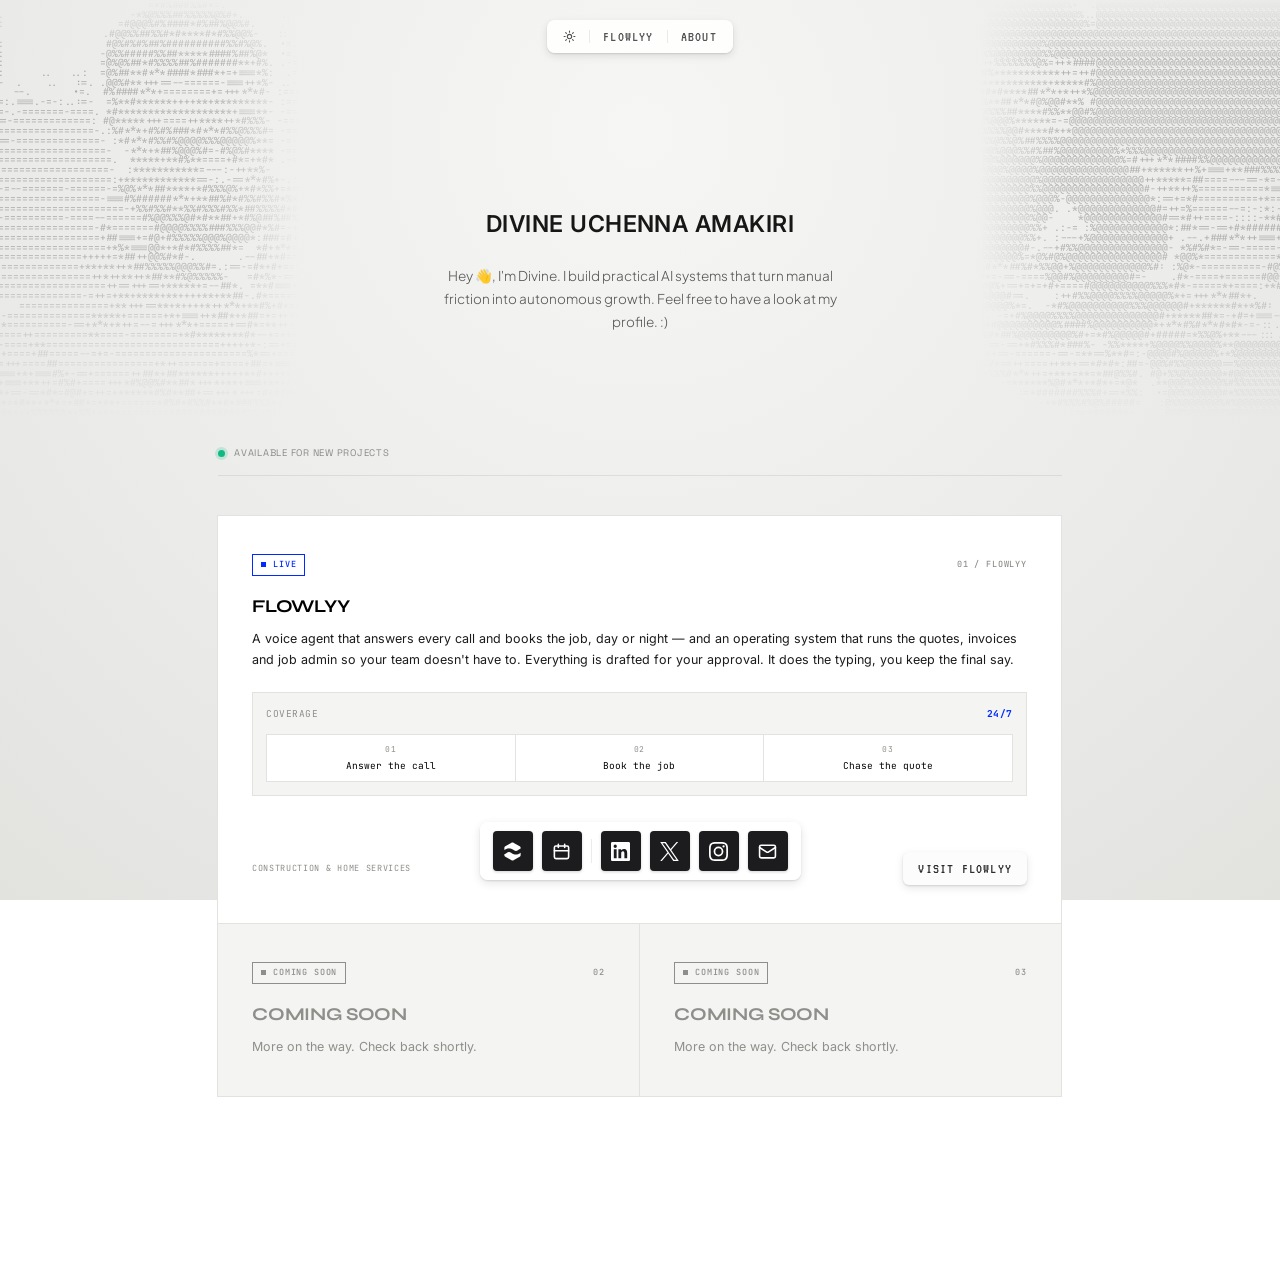
==== index.html @ fd587afb "Personal landing page A single static page for the link in bio on Instagram, LinkedIn and X: name, i" ====
<!DOCTYPE html>
<html lang="en">
<head>
<meta charset="utf-8">
<meta name="viewport" content="width=device-width, initial-scale=1">

<title>Divine Uchenna Amakiri — AI systems for trade businesses</title>
<meta name="description" content="I build voice agents and operating systems that answer the calls, chase the quotes and run the job admin for construction and home-service firms. Founder of Flowlyy.">
<meta name="author" content="Divine Uchenna Amakiri">
<meta name="theme-color" content="#f6f6f4" media="(prefers-color-scheme: light)">
<meta name="theme-color" content="#101015" media="(prefers-color-scheme: dark)">

<!-- Link previews for Instagram, LinkedIn and X.
     TODO before launch: set these two to the page's real public URL. -->
<link rel="canonical" href="https://www.flowly.org.uk/divine">
<meta property="og:url" content="https://www.flowly.org.uk/divine">
<meta property="og:type" content="profile">
<meta property="og:site_name" content="Divine Uchenna Amakiri">
<meta property="og:title" content="Divine Uchenna Amakiri — AI systems for trade businesses">
<meta property="og:description" content="Voice agents and operating systems that answer the calls, chase the quotes and run the job admin for construction and home-service firms.">
<meta property="og:image" content="assets/og-image.png">
<meta property="og:image:width" content="1200">
<meta property="og:image:height" content="630">
<meta property="og:image:alt" content="Divine Uchenna Amakiri, founder of Flowlyy — AI systems for trade businesses.">
<meta property="profile:first_name" content="Divine">
<meta property="profile:last_name" content="Amakiri">
<meta name="twitter:card" content="summary_large_image">
<meta name="twitter:site" content="@FlowlyybuildsAI">
<meta name="twitter:creator" content="@FlowlyybuildsAI">
<meta name="twitter:title" content="Divine Uchenna Amakiri — AI systems for trade businesses">
<meta name="twitter:description" content="Voice agents and operating systems that answer the calls, chase the quotes and run the job admin for construction and home-service firms.">
<meta name="twitter:image" content="assets/og-image.png">

<link rel="icon" href="assets/logo/favicon.svg" type="image/svg+xml">
<link rel="apple-touch-icon" href="assets/logo/favicon.svg">

<link rel="preconnect" href="https://fonts.googleapis.com">
<link rel="preconnect" href="https://fonts.gstatic.com" crossorigin>
<link rel="stylesheet" href="https://fonts.googleapis.com/css2?family=Inter:wght@400;500;600;700&family=JetBrains+Mono:wght@400;500;700&family=Plus+Jakarta+Sans:wght@300;400;500;600;700;800&family=Space+Grotesk:wght@400;500;600&family=Syne:wght@700;800&family=VT323&display=swap">

<link rel="stylesheet" href="css/styles.css">

<!-- Applied before first paint so the correct theme renders immediately, with no flash. -->
<script>
  (function () {
    try {
      var saved = localStorage.getItem('theme');
      if (saved === 'dark' || saved === 'light') {
        document.documentElement.setAttribute('data-theme', saved);
      }
    } catch (e) { /* private mode or blocked storage: fall back to the OS preference */ }
  })();
</script>
</head>

<body>
<a class="skip-link" href="#main">Skip to content</a>

<!-- Floating capsule nav -->
<header class="topbar">
  <nav class="pill" aria-label="Page">
    <button class="pill__icon" id="themeToggle" type="button" aria-label="Switch to dark theme">
      <svg class="icon-sun" viewBox="0 0 24 24" fill="none" stroke="currentColor" stroke-width="2" stroke-linecap="round" aria-hidden="true">
        <circle cx="12" cy="12" r="4"/><path d="M12 2v2M12 20v2M4.93 4.93l1.41 1.41M17.66 17.66l1.41 1.41M2 12h2M20 12h2M6.34 17.66l-1.41 1.41M19.07 4.93l-1.41 1.41"/>
      </svg>
      <svg class="icon-moon" viewBox="0 0 24 24" fill="none" stroke="currentColor" stroke-width="2" stroke-linecap="round" stroke-linejoin="round" aria-hidden="true">
        <path d="M12 3a6 6 0 0 0 9 9 9 9 0 1 1-9-9Z"/>
      </svg>
    </button>

    <span class="pill__rule" aria-hidden="true"></span>

    <a class="pill__link" href="https://www.flowly.org.uk/" target="_blank" rel="noopener noreferrer">flowlyy</a>

    <span class="pill__rule" aria-hidden="true"></span>

    <button class="pill__link" id="aboutOpen" type="button" aria-haspopup="dialog">about</button>
  </nav>
</header>

<main id="main">
  <!-- Hero -->
  <section class="hero">
    <!-- ASCII backdrop. Decorative, so hidden from assistive tech — it would
         otherwise be read out as thousands of punctuation characters.
         Generated from design/feature-source.jpg; see README to regenerate. -->
    <div class="ascii" aria-hidden="true"><pre>                           =*#%###%%#*=.                      :::-=--===================-                                                           .-                 .#@@@@@@@@@@@%+  .@@@@@@@@@@%%@@@@@@@@@@@@@@@@@@@@@
  .                     -*%@%%%##%%%%%@%#+.      ..  .    ..:---========================-                                                           .-                =@@@@@@@@@@@@@@@%..@@@@@@@@@@@@@@@@@@@@@@@@@@@@@@@@@
 .:                   =#@@@%#%####*#%##%@@%#.    .    ....:---==========================-                                                           :-               -@@@@@@@@@@@@@@@@@%=@@@@@@@@@@@@@@@@@@@@@@@@@@@@@@@@@
 .:                 .#@@%%##%%#*#****#*#%%@@%-   :: ..-:::========================-=====-                                                           --               %@@@@@@@@@@@@@@@@@@@@@@@@@@@@@@@@@@@@@@@@@@@@@@@@@@@@.
 .:                 #@%#%#%##%##########%%#%@%.  .=.:=--================================-                                                          .--               %@@@@@@@@@@%@@@@@@@@@@@@@@@@@@@@@@@@@@@@@@@@@@@@@@@@@
 .:                -@%%#####%%##*****####%##%@*  .=.-====================================.                              .                          .-.              .%%%@@@@@@@@%%@@@@@@@@@@@@@@@@@@@@@@@@@@@@@@@@@@@@@@@@
 .:                =@%@%##*#%%%%##%#######**+#%. .-======================-=-=============.                            . .                         ..-.               #++%%%%%%%@%=++*####@@@@@@@@@@@@@@@@@@@@@@@@@@@@@@@@@
 .:      ..   ..:  =@%##**#***####*###*+=+===*%:  .=============-:.....   . .============.                  .    .                .:--===-:.      ::=.              :##%***********++=++#@@@@@@@@@@@@@@@@@@@@@@@@@@@@@@@@@
  -  .    ..   :=. .@@%#**+++==--======-===++*%- ..-===========:  ....:---- :============.               .. .      .    ...    .-+#########+=+=    .=.        ...-**#%***********+*****#%@@@@@@@@@@@@@@@@@@@@@@@@@@@@@@@@@
  -  --.       .=.  #%####***+========+=+++***#- :=============-.=======-:::=============.                .    ..  .--.=-==:  =*#*******+*+*%@@-   .-     :=#%@@@@%#####*#****##***+*++*%@@@@@@@@@@@@@@@@@@@@@@@@@@@@@@@@@.
  =:.===.-=-:..:=-  =%**#******++++**+*********- :==============-:..  .....-=============:                 .    . ..-::===-  +#*********+*%@@@@%+. .-  -*%@@@@@@@@#%%%%**##***#@%@@#**% #@@@@@@@@@@@@@@@@@@@@@@@@@@@@@@@@@
  =-.-=======-====. *#*******************+===**- -===============.:-:-=================-=-                       .--===-=:  *@#*******++#@@@@@@%%#-  =%@@@@@@@@@@@@@@@@%%%##****#%%**@@#%@@@@@@@@@@@@@@@@@@@@@@@@@@@@@@@@@
  ==-=============: #@*****+++====++****++*#%%%- -===============-=======================-                 .:..-=========: =@%********#%%@@@@@@%%%%=#@@@@@@@@@@@@@@#%@@%@@@%******=-=@@@@@@@@@@@@@@@@@@@@@@@@@@@@@@@@@@@@@.
  ================-.:%#***+#%#%###*#***#%%@%%%#= -================-=-====================-                 :-====-=======.=%%********%%%%@@@@@@@###@@@@@@@@@@@@@@@@@##%%%%@@#****#*+*@@@@@@@@@@@@@@@@@@@@@@@@@@@@@@@@@@@@@
  ==-==============- :*#***#%%#%@@@@%%%@@@@@%**= -=-============================----=====-           ..  .:-::==========.=%#******##%%%%%%@@@@@@%%@@@@@@@@@%%%@@@@@@@%%%@%%@%##%%%%@@@@@@@@@@@@@@@@@@@@@@@@@@@@@@@@@@@@@@@
  ==================-  -***+*##%@@@%#=-#%@%#**** -=======================--=-::-...:::---:           :. .----===========.###******####%%%@@@@@@%%@@@@@%%%%@@%%%@@@@@@@@@%@@@%%#%##%@@@@@@@@@%*%%%@@@@@@@@@@@@@@@@@@@@@@@@%
  ===================.  *****+**#%**====+#*=+*#* .-===================---:=+=+***#######*+-         . -:.-=:===========:-#**#***#*#**%#*#@@@@@@%%@@@@@%%%%%@@@%%@@@@@@@@%@@@@@@%@@@@@@@@@@@@@%=#+++***####%%@@@@@@@@@@@@@%
  ===================-  :***********=---:-++**%-    ..--============--=*#################%%#-    ...   ..--============:#%%##**%%*#**%#%#%@@@@@%#@@@@@@@%%@@@@@@@@@@@@@@@@%@@@@%@@@@@@@@@@@@@@@##+******++%+===+**###%%%%%.
  ===================:+************==-:.-==***#%+-.::::...::-========%%##########%##%####%#%%+   ..:--=================-##****%%###**%#**%@@@@@%%@@@@@@@@@@@@@@@%@@@@@@@@@@@@@@%@@@@@@@@@@@@@@@@@++*****=##====---==-*=-==
  -=--=======-======-=%@%***##****+*#%%%@%+*#*%%+=*==+====-:=======*%%########%#%######%##%%%@*    .===================-*#***##%%##**#%#**%@@@@@@@%@@@@@@@@@@@@@@@@@@@@@@@@@@@%%@@@@@@@@@@@@@@@@@#-++**++%===========*===-
  =================-===#%######***+**##%#*#%%#%%#*%*.==============%@%%%##############%%#%%%%%@#.  .-====================%%%%#*%##*#*#%##*%@@@@@@@@@@@@@@@@@@@@@@@@@@@@@@@@@@@%@@@%-@@@@@@@@@@@@@@*:==+=*#==========+*====
  =====================-+%%#%%#**%%#%%%#%%*##%%%%#*#+-++===========-=#@######%####%%#######%@%%@#   -====================%@@@@@%##*#**%@%@%%@@@@@@@@@@@@@@@@@@@@@@@@@@@@@@@@@@%@@@. .*@@@@@@@@@@@@@#=++=%======--=:-:*:---
  -==========-====--======#%@@%%%@#*#**##+*#%@##%##%%==++===========-.*%%%##%%#%##%#%##%####%%%@@+  :==================++%@@@@@%#*****###@%%@@@@@@%@%%%%@@@%@@@@@@@@@@@@@@@@@@%@@-    *@@@@@@@@@@@@@#==*#++====-::::-**#%#
  ================-#*=======#@@@@%%%%###%%%@@#*%#=-++===++============-+@@@%###%#%%%%#%%%#%####%@@= :================+**+*%@%%@%#*%#**#**#%@%@@@@@%%%%%%%%%%%@@@@@@@@@@@@@@@@@%%+ .:-= :%@@@@@@@@@@@@*:##*==-==+#*#######*
  =================+##===+=#@+#%%%%%@@@%@@@@*:###=#++====+============+-+@@%%@%%#%%@%@%#%#%#####@@%:.===============+**+*#**%@@@@##%%###*#%%%@@@@@%%%%%%%%%%%@@@@@@@@@@@@@@@@%%+. :---+%@@@@@@@@@@@@@+ .--.+###***++===+*=
  ==================+*%*===@@*+*#*#%%%%##*=  *#+***=======+============+-*@@@@%%%%%%%%%%@%%#%####%@#.==============+****%#%@@@%%%%##%@#**#%%%%@@@@%%%%%%%%%%%@@@@@@@@@@@@@@@@#-.--+#%%@@@@@@@@@@@@@@@- *%#%#*=-==-=====-:-
  ==============+++++=*##++@@%#*#-.       .--##+*#====================***:*@@@%@%%@%%%%%%%%%%%###%@@*:=============***+#@@%@@@%%%%#*#@@%@%@@%%@@@@%%%@@@@@@@%@@@@@@@@@@@@@@@%=*@%#@%@@@@@@@@@@@@@@@@# *@@%*============*+:
  ==============+**+**++*##%%%%%@@@%%#=.:==-=#*+#+=========+==========#**=:#@@@@@%%%%%@%%########%@@@=============****+%@@%%@@%%%#%%#%@@%%@@@@@@@@@@@@@@@@@@@@@@@@@@@@%#***##%#*%%@@+%@@@@@@@@@@@@%#: :%@*-==========-#@%=.
  ================++*++**++*##**#%@%%%%%-   =#*%*-==++++==============+#+==:#@@@%%%%%%%%#%%#%#####%@@%-==========******@@%%%%@@@%%%%#%%#@%@@@@@@@@@@@@@@@@@@@@@@@@@@%+#*=-==-====%@@#%@@@@@@@@@#=-    .#*-====+======#@@*=.
  ==================++==+++==+*****+=--##*. =**#===+*++*=========+====*%====-%@@@%@%%%%%%@@%%%###%%@@@*-========*****+#@@@%%%@@@@@@%###%@@@@@@@@@@@@@@@@@%%%@@@@@@@#%%#@%+==+=+=+#+====#@@@@@@@@@@%%%*#*-=====*+====:+*#:.
  ==============-=++=+**+****+**++++**+**##-.#*=====+=====*+-====++==-+*==-==-%%@@@@@@@@@@%%%%%@%%@@@%%-=======*******%%%%%%%@@@@@@@@%%@@@@@@@@@@@@@@@@@%%%%%%@@@@@@@#%@@@#==.    :++#%%@@@@%%%%@@@@@%*+=+++***##*+.    ..
  ===============+**+++==**+*++++*++***+**#%+#+=====-====-#%===+++**+==#+--==-:%@@@@@@@@@@@@%@@@@@@@@%%*-=====********%@@%%@@@@@@@@@@@@@@@@@@@@@@@@@@@@@%%%%%%%%@@@@@@@%*=.  -*#%@@@@@@@@@@%%%@@@@@@#+******#*+*%#:
  -==============*****+======+*+===++*##*+*##=+=++=========+==++++=+*==**+*===:-%%@@@@@@@@@@@@@@@@@@@%%%-====+*******#%%%@@@@@%@%%@@@%%@@@@@@@@@@@@@@@@@@@@%%%%%%%@@#=. -=+#%@@@@%%%%@@@@@@@@@@@@@@#+*****##*=-+#=+===--.
 .*==========-==+***+*++=--=+++***+=====+==#*=**++--=======--+*====+**=#%*+==+=.+@%%@@@@@@@@@@@@@@@@@%%@===-+********%%%%%%%@@%%%%%@@%%@@@@@@@@@@@@@@@@@@@@@@@@%%%%%%%*#@@@@@@@@@@%####%@@@@@@@@@@*+***#%#***#*#*-=-::...
  ====++=========**====-========+*#*****+**#*--+=++++=+=============**=*#+======-:%%%@@@@@@@@@@@@@@@@%%@+===+********@%@@@%@@@%%%@%%%@@@@%@@@@@@@@@@@@@@@@@@@@@@@@@@@@%#*##%@@@@@@@@@%#+=*#%@@@@@#+#####=*%%@%+**---:::...
  -====+**=============================+++++*-:==+=====++++=========+*+=**+==+==+:.#%%@@@@@@@@@@@@@%%%@@====********#%%@@%@@@%%%@%%%%@@@%%@@@@@@@@@@@@@@%@@@@@@@@@@@@*-==-==+*#%%%#*###%- -%%****+%@@@@%%@@@@%**@@@@@@@@@%
  =+====+##=====--=+=-======================%*==+========+=========+***=**===+====::#@%@@@@@@@@@@%%%%@@%-==+********#@%%@@%%@%%@@%%%%%%%%@@@@@@@@@@@%#=. .=*#%@@@@@@#=+*+==-======-==-=**==%**#=:-@@@@#%@@@@@%+*%@@@@@@@@@.
  =+++====##================+*++======+====+##=+===++==============+***+++-=======#@*#%%@%%@@%@%%%%%@@@*===****##****@%%%@%%@@@@@@%%%%%@@@@@@@@@%#=.          .+%@@@%%%#*==++====++**+==*#*#*:##=-@@%#%%@@@@@@==%@@@@@@@@@
  ===+*+===#%+-==+======++##*+##******+++++*+#++++===============+*==**+*#*+=====#%=.#@%%%%%%%%%%%%@@@#===+****##****%%%%@@%@@@@@@@%@@@@@@@@%#+:                 -++=+*%%%#***++=+**+=**=*##@%%#. #@+%%@%@@@@@*#@@%%%%%%%%
  +===+**++=#%#+====+++*#%@@%#**##*+++*+**+===+**+****=========+***==+*+#@@%+==+##*%@@@%%%%%%%%%%@@@@#==-=*****###**#@@%%@%%@@@@@@@@@@@@@%+-                            .-=******%@#***+*#*+=*@*  .**@@@%@@@@@%#%%%%%%%%%#
  *+==-==*#*=#@#+=++=+******#%#**##+==+++*+++=#*########++===++***+====++@@#*+#%*=:=#@@@@@@@@%@@@@@%+-===+*****###*%@%@%@%%%@@@@@@@@@%*-.                                   :=*#######%%%#+==*%%:  .=@@%%@@@@@#*%%%%%%%%%#
  **=*#**+***=+##+=+**+======*#%#*#%%#**#*###%%%**:=##%@%#+==*****=-==**+%@*#@%*===: -*=+%@@@@@@@%*-=+==*******####%@@%%%%@@@@@@@%#=.                                          .-+*#%%%#%@%#####=   :@%%@@@@@@%#%@@@@@@@@%.
  =#*=+*%%%%%%*+%%+++++========*############%%##%##%%%%##**+=-====++=*####%%@%======+=-.  +@@@@#+=-+**********#####%%@@%@@@@@%#=:                                                   .:==*#####*-.   .@@@%@@@@@@%@@@@@@@@@@.
  =*#*+===*#%%@%#@%#++*+========*####%%%@@##*+=#%##*#####%%%#+-...=+##%@@%@%#==+=+======--:-*+-:-==*++*******########%@@@%#*:                                                                       .%%*#%@@@@@@@@@@@@@@@@.
  ==+##*==-==*#%%%@@%#=======+==+==**##%###+===*+#****+*#%@@@@%%#+-=##**#@%+===++++====**-:.  +###***#*******####%%%%%#+-                                                                           .#+..==++*+*#%#%%%%%%%
  =+=-##*=====+=+#%@@@%++=--=-==+++==++=======**=*#+++*++++#%%%%@@@#+:.. *#+*=**+=++=======--%@%%%%%@@%%#++***#%#%%+-.                                                                               **-=====:--=-
  ==+==*#*+==+====+*#@@%**#%%#*=**+==========++===**=======-=+++#%%%%%+=:#@#*##**+**#*-=++=-%@+--==++=+=====---====++-                                                                               +*=-==-:=++*=.
  =====**##+=***====*@@@%*%@@@%#++==========+=====-++=-.======----==+#*+=@@%#%%%%#++#%*==*+=@%=============+***=++++++.                                                                              +@##%%##%%%@*-==-.</pre></div>

    <div class="hero__id">
      <!-- carries the page's h1 now that the display headline is gone -->
      <h1 class="hero__name">Divine Uchenna Amakiri</h1>
    </div>

    <p class="hero__lede">
      Hey 👋, I'm Divine. I build practical AI systems that turn manual friction
      into autonomous growth. Feel free to have a look at my profile. :)
    </p>
  </section>


  <!-- Work -->
  <section class="work" aria-labelledby="work-heading">
    <h2 class="visually-hidden" id="work-heading">What I build</h2>

    <div class="work__bar">
      <p class="status">
        <span class="status__dot" aria-hidden="true"></span>
        Available for new projects
      </p>
    </div>

    <div class="cards">
      <!-- 01 — live -->
      <article class="card card--live">
        <div class="card__top">
          <span class="tag tag--brand"><span class="tag__dot" aria-hidden="true"></span>Live</span>
          <span class="card__num">01 / FLOWLYY</span>
        </div>

        <h3 class="card__title">Flowlyy</h3>

        <p class="card__body">
          A voice agent that answers every call and books the job, day or night — and an
          operating system that runs the quotes, invoices and job admin so your team doesn't
          have to. Everything is drafted for your approval. It does the typing, you keep the
          final say.
        </p>

        <div class="panel">
          <div class="panel__row">
            <span>Coverage</span>
            <strong class="panel__ok">24/7</strong>
          </div>
          <ol class="panel__flow">
            <li><span>01</span>Answer the call</li>
            <li><span>02</span>Book the job</li>
            <li><span>03</span>Chase the quote</li>
          </ol>
        </div>

        <div class="card__foot">
          <p class="card__meta">Construction &amp; home services</p>
          <a class="card__link" href="https://www.flowly.org.uk/" target="_blank" rel="noopener noreferrer">Visit Flowlyy</a>
        </div>
      </article>

      <!-- 02 — placeholder -->
      <article class="card card--soon">
        <div class="card__top">
          <span class="tag"><span class="tag__dot" aria-hidden="true"></span>Coming soon</span>
          <span class="card__num">02</span>
        </div>
        <h3 class="card__title">Coming soon</h3>
        <p class="card__body">More on the way. Check back shortly.</p>
      </article>

      <!-- 03 — placeholder -->
      <article class="card card--soon">
        <div class="card__top">
          <span class="tag"><span class="tag__dot" aria-hidden="true"></span>Coming soon</span>
          <span class="card__num">03</span>
        </div>
        <h3 class="card__title">Coming soon</h3>
        <p class="card__body">More on the way. Check back shortly.</p>
      </article>
    </div>
  </section>
</main>

<!-- Floating dock -->
<footer class="dock-wrap">
  <nav class="dock" aria-label="Links and contact">
    <ul class="dock__group">
      <li class="dock__item">
        <a class="sq sq--flowlyy" href="https://www.flowly.org.uk/" target="_blank" rel="noopener noreferrer" aria-label="Flowlyy">
          <img src="assets/logo/favicon.svg" alt="" width="26" height="26">
        </a>
        <span class="tip" aria-hidden="true">Flowlyy</span>
      </li>

      <li class="dock__item">
        <a class="sq sq--cal" href="https://cal.com/divine-uchenna-amakiri/discovery-call" target="_blank" rel="noopener noreferrer" aria-label="Book a discovery call">
          <svg viewBox="0 0 24 24" fill="none" stroke="currentColor" stroke-width="2" stroke-linecap="round" stroke-linejoin="round" aria-hidden="true">
            <rect x="3" y="5" width="18" height="16" rx="2"/><path d="M8 3v4M16 3v4M3 11h18"/>
          </svg>
        </a>
        <span class="tip" aria-hidden="true">Book a call</span>
      </li>
    </ul>

    <span class="dock__rule" aria-hidden="true"></span>

    <ul class="dock__group">
      <li class="dock__item">
        <a class="sq sq--linkedin" href="https://www.linkedin.com/in/divineamakiri/" target="_blank" rel="noopener noreferrer" aria-label="LinkedIn">
          <svg viewBox="0 0 24 24" fill="currentColor" aria-hidden="true">
            <path d="M20.45 20.45h-3.55v-5.57c0-1.33-.03-3.04-1.85-3.04-1.86 0-2.14 1.45-2.14 2.94v5.67H9.35V9h3.41v1.56h.05c.48-.9 1.64-1.85 3.37-1.85 3.6 0 4.27 2.37 4.27 5.46v6.28ZM5.34 7.43a2.06 2.06 0 1 1 0-4.12 2.06 2.06 0 0 1 0 4.12Zm1.78 13.02H3.55V9h3.57v11.45ZM22.22 0H1.77C.79 0 0 .77 0 1.73v20.54C0 23.23.79 24 1.77 24h20.45c.98 0 1.78-.77 1.78-1.73V1.73C24 .77 23.2 0 22.22 0Z"/>
          </svg>
        </a>
        <span class="tip" aria-hidden="true">LinkedIn</span>
      </li>

      <li class="dock__item">
        <a class="sq sq--x" href="https://x.com/FlowlyybuildsAI" target="_blank" rel="noopener noreferrer" aria-label="X">
          <svg viewBox="0 0 24 24" fill="currentColor" aria-hidden="true">
            <path d="M14.234 10.162 22.977 0h-2.072l-7.591 8.824L7.251 0H.258l9.168 13.343L.258 24H2.33l8.016-9.318L16.749 24h6.993zm-2.837 3.299-.929-1.329L3.076 1.56h3.182l5.965 8.532.929 1.329 7.754 11.09h-3.182z"/>
          </svg>
        </a>
        <span class="tip" aria-hidden="true">X</span>
      </li>

      <li class="dock__item">
        <a class="sq sq--instagram" href="https://www.instagram.com/divinebiz_/" target="_blank" rel="noopener noreferrer" aria-label="Instagram">
          <svg viewBox="0 0 24 24" fill="currentColor" aria-hidden="true">
            <path d="M12 2.16c3.2 0 3.58.01 4.85.07 1.17.05 1.8.25 2.23.41.56.22.96.48 1.38.9.42.42.68.82.9 1.38.16.42.36 1.06.41 2.23.06 1.27.07 1.65.07 4.85s-.01 3.58-.07 4.85c-.05 1.17-.25 1.8-.41 2.23-.22.56-.48.96-.9 1.38-.42.42-.82.68-1.38.9-.42.16-1.06.36-2.23.41-1.27.06-1.65.07-4.85.07s-3.58-.01-4.85-.07c-1.17-.05-1.8-.25-2.23-.41-.56-.22-.96-.48-1.38-.9-.42-.42-.68-.82-.9-1.38-.16-.42-.36-1.06-.41-2.23-.06-1.27-.07-1.65-.07-4.85s.01-3.58.07-4.85c.05-1.17.25-1.8.41-2.23.22-.56.48-.96.9-1.38.42-.42.82-.68 1.38-.9.42-.16 1.06-.36 2.23-.41 1.27-.06 1.65-.07 4.85-.07M12 0C8.74 0 8.33.01 7.05.07 5.78.13 4.9.33 4.14.63c-.79.3-1.46.71-2.13 1.38C1.34 2.68.93 3.35.63 4.14.33 4.9.13 5.78.07 7.05.01 8.33 0 8.74 0 12s.01 3.67.07 4.95c.06 1.27.26 2.15.56 2.91.3.79.71 1.46 1.38 2.13.67.67 1.34 1.08 2.13 1.38.76.3 1.64.5 2.91.56C8.33 23.99 8.74 24 12 24s3.67-.01 4.95-.07c1.27-.06 2.15-.26 2.91-.56.79-.3 1.46-.71 2.13-1.38.67-.67 1.08-1.34 1.38-2.13.3-.76.5-1.64.56-2.91.06-1.28.07-1.69.07-4.95s-.01-3.67-.07-4.95c-.06-1.27-.26-2.15-.56-2.91-.3-.79-.71-1.46-1.38-2.13C21.32 1.34 20.65.93 19.86.63c-.76-.3-1.64-.5-2.91-.56C15.67.01 15.26 0 12 0Zm0 5.84a6.16 6.16 0 1 0 0 12.32 6.16 6.16 0 0 0 0-12.32ZM12 16a4 4 0 1 1 0-8 4 4 0 0 1 0 8Zm7.85-10.4a1.44 1.44 0 1 1-2.88 0 1.44 1.44 0 0 1 2.88 0Z"/>
          </svg>
        </a>
        <span class="tip" aria-hidden="true">Instagram</span>
      </li>

      <li class="dock__item">
        <button class="sq sq--mail" id="copyEmail" type="button" aria-label="Copy my email address">
          <svg viewBox="0 0 24 24" fill="none" stroke="currentColor" stroke-width="2" stroke-linecap="round" stroke-linejoin="round" aria-hidden="true">
            <rect x="2" y="4" width="20" height="16" rx="2"/><path d="m22 7-8.97 5.7a1.94 1.94 0 0 1-2.06 0L2 7"/>
          </svg>
        </button>
        <span class="tip" aria-hidden="true">Copy email</span>
      </li>
    </ul>
  </nav>
</footer>

<!-- About -->
<div class="modal" id="aboutModal" role="dialog" aria-modal="true" aria-labelledby="aboutTitle" hidden>
  <div class="modal__box" role="document">
    <button class="modal__close" id="aboutClose" type="button" aria-label="Close">
      <svg viewBox="0 0 24 24" fill="none" stroke="currentColor" stroke-width="2" stroke-linecap="round" aria-hidden="true"><path d="M18 6 6 18M6 6l12 12"/></svg>
    </button>

    <div class="modal__head">
      <div class="avatar avatar--sm">
        <img src="assets/founder/divine.jpg" alt="" width="480" height="480" loading="lazy" decoding="async">
      </div>
      <div>
        <h2 class="modal__name" id="aboutTitle">Divine Uchenna Amakiri</h2>
        <p class="modal__role">Founder, Flowlyy</p>
      </div>
    </div>

    <div class="prose">
      <p>
        You started your business to be your own boss. Then the phone and the paperwork started
        running you. A missed call leaves no trace, so you never see what it cost. A quote sits
        unsent for a week. An invoice goes unchased for two months.
      </p>
      <p>
        AI can take that grunt work off you. The problem is it moves fast, and there's no time to
        work out what actually holds up on a noisy job site. So I build custom AI systems for
        trades — a voice agent that books the job, and an operating system that runs your quotes,
        invoices and job admin.
      </p>
      <p>
        Book an audit and you walk away with a ranked plan, <strong>whether you hire me or not</strong>.
      </p>
    </div>

    <section class="block">
      <h3 class="block__title">What I do</h3>
      <ul class="grid2">
        <li><strong>Voice agents</strong><span>Answers every call and books the job, day or night.</span></li>
        <li><strong>AI operating systems</strong><span>Runs the quotes, invoices and job admin.</span></li>
        <li><strong>Consulting &amp; done-for-you</strong><span>1:1 strategy, or I build the whole thing.</span></li>
        <li><strong>AI education</strong><span>Teaching AI agents, Claude Code and Codex.</span></li>
      </ul>
    </section>

    <section class="block">
      <h3 class="block__title">What it costs</h3>
      <dl class="rows">
        <div><dt>One module</dt><dd>£2,000–£3,500 <span>+ £299/mo</span></dd></div>
        <div><dt>Three modules</dt><dd>£6,000 <span>+ £749/mo</span></dd></div>
        <div><dt>Full suite</dt><dd>£9,000 <span>+ £999/mo</span></dd></div>
        <div><dt>Audit</dt><dd>from £1,500 <span>credited if you build within 60 days</span></dd></div>
      </dl>
    </section>

    <div class="modal__foot">
      <p class="modal__where">United Kingdom · working globally</p>
      <a class="btn btn--primary" href="https://cal.com/divine-uchenna-amakiri/discovery-call" target="_blank" rel="noopener noreferrer">Book a call</a>
    </div>
  </div>
</div>

<div class="toast" id="toast" role="status" aria-live="polite">
  <span class="toast__dot" aria-hidden="true"></span>
  <span id="toastText"></span>
</div>

<script src="js/script.js" defer></script>
</body>
</html>
---- css/styles.css ----
/* Divine Uchenna Amakiri — personal landing page
   Design ported by hand from design/code.html (Google Stitch export).
   No framework, no build step. Tokens live on :root. */

/* ---------------------------------------------------------------- tokens */

:root {
  --canvas-1: #f6f6f4;
  --canvas-2: #ebebea;
  --canvas-3: #e2e2df;

  --ink: #171717;
  --ink-soft: #525252;
  --ink-mute: #8a8a85;

  --surface: rgba(255, 255, 255, 0.7);
  --surface-solid: #ffffff;
  --surface-sunk: #f1f1ef;
  --line: rgba(0, 0, 0, 0.08);
  --line-soft: rgba(0, 0, 0, 0.05);

  --glass: rgba(255, 255, 255, 0.68);
  --glass-dock: rgba(250, 250, 249, 0.75);
  --glass-edge: rgba(255, 255, 255, 0.85);

  --accent: #6d3bf5;
  --accent-ink: #5a2ee0;
  --accent-wash: rgba(109, 59, 245, 0.1);
  --ok: #10b981;

  --invert-bg: #171717;
  --invert-ink: #ffffff;

  --shadow-pill: 0 8px 24px -4px rgba(0, 0, 0, 0.06), 0 0 0 1px rgba(0, 0, 0, 0.05);
  --shadow-card: 0 12px 32px -8px rgba(0, 0, 0, 0.05), 0 0 0 1px rgba(0, 0, 0, 0.04);
  --shadow-lift: 0 24px 48px -12px rgba(0, 0, 0, 0.12), 0 0 0 1px rgba(0, 0, 0, 0.05);
  --shadow-dock: 0 20px 48px -12px rgba(0, 0, 0, 0.16), 0 2px 6px rgba(0, 0, 0, 0.04),
    inset 0 1px 0 rgba(255, 255, 255, 0.9);

  --font: "Plus Jakarta Sans", ui-sans-serif, system-ui, -apple-system, "Segoe UI", sans-serif;
  --mono: "Space Grotesk", ui-monospace, "SFMono-Regular", monospace;
  --font-name: "Inter", ui-sans-serif, system-ui, -apple-system, sans-serif;

  --r-sm: 10px;
  --r-md: 16px;
  --r-lg: 24px;
  --r-pill: 999px;

  --page: 900px;
  --gutter: 20px;
}

/* Dark: follows the OS unless the visitor picked a theme. */
@media (prefers-color-scheme: dark) {
  :root:not([data-theme="light"]) {
    --canvas-1: #18181f;
    --canvas-2: #101015;
    --canvas-3: #09090c;

    --ink: #f5f5f5;
    --ink-soft: #a3a3a3;
    --ink-mute: #6f6f76;

    --surface: rgba(21, 21, 27, 0.8);
    --surface-solid: #16161c;
    --surface-sunk: #0e0e13;
    --line: rgba(255, 255, 255, 0.1);
    --line-soft: rgba(255, 255, 255, 0.07);

    --glass: rgba(22, 22, 28, 0.72);
    --glass-dock: rgba(22, 22, 28, 0.78);
    --glass-edge: rgba(255, 255, 255, 0.12);

    --accent: #a78bfa;
    --accent-ink: #c4b5fd;
    --accent-wash: rgba(167, 139, 250, 0.14);

    --invert-bg: #ffffff;
    --invert-ink: #16161c;

    --shadow-pill: 0 8px 24px -4px rgba(0, 0, 0, 0.5), 0 0 0 1px rgba(255, 255, 255, 0.08);
    --shadow-card: 0 12px 32px -8px rgba(0, 0, 0, 0.45), 0 0 0 1px rgba(255, 255, 255, 0.06);
    --shadow-lift: 0 28px 56px -14px rgba(0, 0, 0, 0.7), 0 0 0 1px rgba(255, 255, 255, 0.09);
    --shadow-dock: 0 25px 60px -15px rgba(0, 0, 0, 0.65), inset 0 1px 0 rgba(255, 255, 255, 0.15);
  }
}

:root[data-theme="dark"] {
  --canvas-1: #18181f;
  --canvas-2: #101015;
  --canvas-3: #09090c;

  --ink: #f5f5f5;
  --ink-soft: #a3a3a3;
  --ink-mute: #6f6f76;

  --surface: rgba(21, 21, 27, 0.8);
  --surface-solid: #16161c;
  --surface-sunk: #0e0e13;
  --line: rgba(255, 255, 255, 0.1);
  --line-soft: rgba(255, 255, 255, 0.07);

  --glass: rgba(22, 22, 28, 0.72);
  --glass-dock: rgba(22, 22, 28, 0.78);
  --glass-edge: rgba(255, 255, 255, 0.12);

  --accent: #a78bfa;
  --accent-ink: #c4b5fd;
  --accent-wash: rgba(167, 139, 250, 0.14);

  --invert-bg: #ffffff;
  --invert-ink: #16161c;

  --shadow-pill: 0 8px 24px -4px rgba(0, 0, 0, 0.5), 0 0 0 1px rgba(255, 255, 255, 0.08);
  --shadow-card: 0 12px 32px -8px rgba(0, 0, 0, 0.45), 0 0 0 1px rgba(255, 255, 255, 0.06);
  --shadow-lift: 0 28px 56px -14px rgba(0, 0, 0, 0.7), 0 0 0 1px rgba(255, 255, 255, 0.09);
  --shadow-dock: 0 25px 60px -15px rgba(0, 0, 0, 0.65), inset 0 1px 0 rgba(255, 255, 255, 0.15);
}

/* ---------------------------------------------------------------- base */

*,
*::before,
*::after { box-sizing: border-box; }

html {
  scroll-behavior: smooth;
  -webkit-text-size-adjust: 100%;
}

body {
  margin: 0;
  min-height: 100vh;
  padding-bottom: 172px;
  background: radial-gradient(circle at 50% 15%, var(--canvas-1) 0%, var(--canvas-2) 60%, var(--canvas-3) 100%);
  background-attachment: fixed;
  color: var(--ink);
  font-family: var(--font);
  font-size: 15px;
  line-height: 1.6;
  -webkit-font-smoothing: antialiased;
  overflow-x: hidden;
}

h1, h2, h3, p, dl, dd, figure, ul, ol { margin: 0; padding: 0; }
ul, ol { list-style: none; }
img, svg { display: block; max-width: 100%; }
a { color: inherit; text-decoration: none; }

button {
  font: inherit;
  color: inherit;
  background: none;
  border: 0;
  cursor: pointer;
}

::selection { background: var(--ink); color: var(--canvas-1); }

:focus-visible {
  outline: 2px solid var(--accent);
  outline-offset: 3px;
  border-radius: 4px;
}

.visually-hidden {
  position: absolute;
  width: 1px; height: 1px;
  margin: -1px; padding: 0;
  overflow: hidden;
  clip: rect(0 0 0 0);
  white-space: nowrap;
  border: 0;
}

.skip-link {
  position: absolute;
  top: -100px;
  left: 50%;
  transform: translateX(-50%);
  z-index: 100;
  padding: 10px 18px;
  background: var(--invert-bg);
  color: var(--invert-ink);
  border-radius: var(--r-pill);
  font-size: 13px;
  font-weight: 600;
  transition: top 0.2s ease;
}
.skip-link:focus { top: 12px; }

/* ---------------------------------------------------------------- top pill */

.topbar {
  position: fixed;
  top: 20px;
  left: 0; right: 0;
  z-index: 40;
  display: flex;
  justify-content: center;
  padding: 0 var(--gutter);
  pointer-events: none;
}

/* Retro treatment: squared-off corners instead of a capsule, no rule, and the
   same two-layer shadow and VT323 label as the "Visit Flowlyy" button. */
.pill {
  pointer-events: auto;
  display: inline-flex;
  align-items: center;
  gap: 10px;
  padding: 7px 13px;
  border: 0;
  border-radius: 8px;
  background: rgba(255, 255, 255, 0.86);
  box-shadow:
    0 1px 2px rgba(0, 0, 0, 0.12),
    0 3px 8px rgba(0, 0, 0, 0.10);
  -webkit-backdrop-filter: blur(16px);
  backdrop-filter: blur(16px);
  transition: box-shadow 0.3s ease;
}
.pill:hover {
  box-shadow:
    0 2px 4px rgba(0, 0, 0, 0.14),
    0 5px 14px rgba(0, 0, 0, 0.12);
}
:root[data-theme="dark"] .pill {
  background: rgba(32, 32, 40, 0.88);
  box-shadow: 0 2px 10px rgba(0, 0, 0, 0.55);
}
:root[data-theme="dark"] .pill:hover { box-shadow: 0 4px 16px rgba(0, 0, 0, 0.65); }
@media (prefers-color-scheme: dark) {
  :root:not([data-theme="light"]) .pill {
    background: rgba(32, 32, 40, 0.88);
    box-shadow: 0 2px 10px rgba(0, 0, 0, 0.55);
  }
  :root:not([data-theme="light"]) .pill:hover { box-shadow: 0 4px 16px rgba(0, 0, 0, 0.65); }
}

.pill__icon {
  display: grid;
  place-items: center;
  padding: 3px;
  color: var(--ink-soft);
  border-radius: 3px;
  transition: color 0.2s ease;
}
.pill__icon:hover { color: var(--ink); }
.pill__icon svg { width: 13px; height: 13px; }

.icon-moon { display: none; }
:root[data-theme="dark"] .icon-sun { display: none; }
:root[data-theme="dark"] .icon-moon { display: block; }
@media (prefers-color-scheme: dark) {
  :root:not([data-theme="light"]) .icon-sun { display: none; }
  :root:not([data-theme="light"]) .icon-moon { display: block; }
}

.pill__rule {
  width: 1px;
  height: 13px;
  background: var(--line);
}

.pill__link {
  padding: 1px 3px;
  color: var(--ink-soft);
  font-family: "VT323", ui-monospace, monospace;
  font-size: 15px;
  letter-spacing: 0.08em;
  line-height: 1;
  text-transform: uppercase;
  transition: color 0.2s ease;
}
.pill__link:hover { color: var(--ink); }

/* ---------------------------------------------------------------- hero */

.hero {
  position: relative;
  max-width: 680px;
  margin: 0 auto;
  padding: 180px var(--gutter) 0;
  text-align: center;
}

.hero__id,
.hero__lede { position: relative; z-index: 1; }

.hero__id { display: grid; justify-items: center; }

.avatar {
  width: 104px;
  height: 104px;
  padding: 4px;
  border-radius: 50%;
  background: linear-gradient(to bottom, rgba(255, 255, 255, 0.9), rgba(255, 255, 255, 0.4));
  box-shadow: 0 4px 14px rgba(0, 0, 0, 0.08), 0 0 0 1px rgba(0, 0, 0, 0.05);
}
:root[data-theme="dark"] .avatar {
  background: linear-gradient(to bottom, #3f3f46, #18181b);
  box-shadow: 0 4px 14px rgba(0, 0, 0, 0.5), 0 0 0 1px rgba(255, 255, 255, 0.1);
}
@media (prefers-color-scheme: dark) {
  :root:not([data-theme="light"]) .avatar {
    background: linear-gradient(to bottom, #3f3f46, #18181b);
    box-shadow: 0 4px 14px rgba(0, 0, 0, 0.5), 0 0 0 1px rgba(255, 255, 255, 0.1);
  }
}

.avatar img {
  width: 100%;
  height: 100%;
  border-radius: 50%;
  object-fit: cover;
  filter: grayscale(1) contrast(1.08);
}

.avatar--sm { width: 56px; height: 56px; padding: 3px; }

.hero__name {
  font-family: var(--font-name);
  /* the name is the hero's focal point now, so it scales with the viewport;
     tracking tightens as it grows, since 0.16em sprawls at display sizes */
  font-size: clamp(1rem, 3.4vw, 1.45rem);
  /* 600 in a proportional sans reads at about the weight 500 did in mono */
  font-weight: 600;
  letter-spacing: 0.02em;
  line-height: 1.25;
  text-transform: uppercase;
  text-wrap: balance;
  color: var(--ink);
}

.hero__lede {
  max-width: 27rem;
  margin: 26px auto 0;
  color: var(--ink-soft);
  font-size: 13.5px;
  font-weight: 300;
  line-height: 1.7;
  text-wrap: pretty;
}

.btn {
  display: inline-flex;
  align-items: center;
  gap: 7px;
  padding: 11px 20px;
  border: 1px solid transparent;
  border-radius: var(--r-pill);
  font-size: 14px;
  font-weight: 600;
  white-space: nowrap;
  transition: transform 0.18s ease, opacity 0.18s ease, background-color 0.18s ease;
}
.btn svg { width: 15px; height: 15px; }
.btn:active { transform: scale(0.97); }

.btn--primary {
  background: var(--invert-bg);
  color: var(--invert-ink);
  box-shadow: 0 6px 18px -6px rgba(0, 0, 0, 0.35);
}
.btn--primary:hover { opacity: 0.88; }

/* ---------------------------------------------------------------- ascii backdrop
   Real characters, not an image: inherits color so it works in both themes, and
   monospace means 220 cols x 0.6em advance sizes to exactly 100vw at any width.
   Sits behind the hero text; a radial hole keeps the copy legible. */

.ascii {
  position: absolute;
  top: 0;
  left: 50%;
  transform: translateX(-50%);
  z-index: 0;
  display: flex;
  justify-content: center;
  width: 100vw;
  overflow: hidden;
  line-height: 0;
  pointer-events: none;
  /* Two layers. Horizontally, a clear column down the middle so the art sits
     either side of the copy rather than behind it. Vertically, fade in below the
     nav and out again before the cards. The column is sized in px, not %, so it
     tracks the 680px hero rather than the viewport. */
  -webkit-mask-image:
    linear-gradient(to right,
      #000 0,
      #000 calc(50% - 420px),
      transparent calc(50% - 340px),
      transparent calc(50% + 340px),
      #000 calc(50% + 420px),
      #000 100%),
    linear-gradient(to bottom, transparent 0%, #000 13%, #000 52%, transparent 90%);
  -webkit-mask-composite: source-in;
  mask-image:
    linear-gradient(to right,
      #000 0,
      #000 calc(50% - 420px),
      transparent calc(50% - 340px),
      transparent calc(50% + 340px),
      #000 calc(50% + 420px),
      #000 100%),
    linear-gradient(to bottom, transparent 0%, #000 13%, #000 52%, transparent 90%);
  mask-composite: intersect;
}

/* Below ~1000px there is no room either side of the copy for a column, so the
   art goes back to sitting behind it with a hole punched out instead. */
@media (max-width: 999px) {
  .ascii {
    -webkit-mask-image:
      radial-gradient(ellipse 46% 38% at 50% 40%, transparent 12%, #000 76%),
      linear-gradient(to bottom, transparent 0%, #000 13%, #000 52%, transparent 90%);
    mask-image:
      radial-gradient(ellipse 46% 38% at 50% 40%, transparent 12%, #000 76%),
      linear-gradient(to bottom, transparent 0%, #000 13%, #000 52%, transparent 90%);
  }
}

.ascii pre {
  margin: 0;
  font-family: "JetBrains Mono", ui-monospace, "SFMono-Regular", monospace;
  font-size: calc(100vw / 132);
  line-height: 1;
  white-space: pre;
  flex: 0 0 auto;
  color: rgba(23, 23, 23, 0.3);
  user-select: none;
  -webkit-user-select: none;
}

:root[data-theme="dark"] .ascii pre { color: rgba(245, 245, 245, 0.3); }
@media (prefers-color-scheme: dark) {
  :root:not([data-theme="light"]) .ascii pre { color: rgba(245, 245, 245, 0.3); }
}

/* On a phone the block would only be ~136px tall at the desktop ratio, leaving the
   hero copy on blank space. It is scaled up instead and cropped evenly by the
   centring above, so it still reads as a backdrop rather than a strip. */
@media (max-width: 639px) {
  .ascii pre { font-size: calc(100vw / 58); }
}

/* ---------------------------------------------------------------- work */

.work {
  max-width: var(--page);
  margin: 0 auto;
  padding: 96px var(--gutter) 0;
}

.work__bar {
  display: flex;
  flex-wrap: wrap;
  gap: 8px;
  align-items: center;
  padding-bottom: 14px;
  border-bottom: 1px solid var(--line);
}

.status {
  display: flex;
  align-items: center;
  gap: 9px;
  font-family: var(--mono);
  font-size: 9.5px;
  letter-spacing: 0.08em;
  text-transform: uppercase;
  color: var(--ink-mute);
}

.status__dot {
  width: 7px;
  height: 7px;
  border-radius: 50%;
  background: var(--ok);
  box-shadow: 0 0 0 3px rgba(16, 185, 129, 0.18);
}

/* ---------------------------------------------------------------- project cards
   Archival Swiss, matching flowly.org.uk: zero radius, zero shadow, hairline
   grid, Syne heads, JetBrains Mono labels, #002AFF accent. Scoped to the cards
   only — the section around them keeps the page's soft styling. */

.cards {
  --sw-canvas: #ffffff;
  --sw-sunk: #f4f4f2;
  --sw-line: #e2e2de;
  --sw-rule: #1b1b1b;
  --sw-ink: #000000;
  --sw-ink-2: #1b1b1b;
  --sw-mute: #8e8e8a;
  --sw-accent: #002aff;
  --sw-mono: "JetBrains Mono", ui-monospace, monospace;
  --sw-head: "Syne", ui-sans-serif, system-ui, sans-serif;

  display: grid;
  grid-template-columns: 1fr;
  gap: 0;
  margin-top: 40px;
}

:root[data-theme="dark"] .cards {
  --sw-canvas: #0d0d11;
  --sw-sunk: #141419;
  --sw-line: rgba(255, 255, 255, 0.14);
  --sw-rule: rgba(255, 255, 255, 0.5);
  --sw-ink: #f5f5f5;
  --sw-ink-2: #d4d4d4;
  --sw-mute: #7c7c84;
  --sw-accent: #6b86ff;
}
@media (prefers-color-scheme: dark) {
  :root:not([data-theme="light"]) .cards {
    --sw-canvas: #0d0d11;
    --sw-sunk: #141419;
    --sw-line: rgba(255, 255, 255, 0.14);
    --sw-rule: rgba(255, 255, 255, 0.5);
    --sw-ink: #f5f5f5;
    --sw-ink-2: #d4d4d4;
    --sw-mute: #7c7c84;
    --sw-accent: #6b86ff;
  }
}

.card {
  display: flex;
  flex-direction: column;
  padding: 30px 26px;
  /* full border per cell, shared edges pulled together so they stay 1px */
  border: 1px solid var(--sw-line);
  margin: -1px 0 0 -1px;
  background: var(--sw-canvas);
  color: var(--sw-ink);
  transition: background-color 0.2s ease;
}
.card--live:hover { background: var(--sw-sunk); }

.card__top {
  display: flex;
  align-items: center;
  justify-content: space-between;
  gap: 12px;
  margin-bottom: 20px;
}

.tag {
  display: inline-flex;
  align-items: center;
  gap: 7px;
  padding: 3px 8px;
  border: 1px solid currentColor;
  color: var(--sw-mute);
  font-family: var(--sw-mono);
  font-size: 8.5px;
  font-weight: 500;
  letter-spacing: 0.1em;
  text-transform: uppercase;
}
.tag__dot { width: 5px; height: 5px; background: currentColor; }
.tag--brand { color: var(--sw-accent); }

.card__num {
  font-family: var(--sw-mono);
  font-size: 8.5px;
  font-weight: 500;
  letter-spacing: 0.1em;
  color: var(--sw-mute);
}

.card__title {
  font-family: var(--sw-head);
  font-size: 15px;
  font-weight: 700;
  letter-spacing: -0.01em;
  line-height: 1.2;
  text-transform: uppercase;
  color: var(--sw-ink);
}

.card__body {
  margin-top: 12px;
  color: var(--sw-ink-2);
  font-family: var(--font-name);
  font-size: 12px;
  font-weight: 400;
  line-height: 1.65;
  text-wrap: pretty;
}

.panel {
  margin-top: 22px;
  padding: 13px;
  border: 1px solid var(--sw-line);
  background: var(--sw-sunk);
  font-family: var(--sw-mono);
  font-size: 9.5px;
}

.panel__row {
  display: flex;
  align-items: center;
  justify-content: space-between;
  letter-spacing: 0.06em;
  text-transform: uppercase;
  color: var(--sw-mute);
}
.panel__ok { color: var(--sw-accent); font-weight: 700; }

.panel__flow {
  display: grid;
  grid-template-columns: repeat(3, 1fr);
  gap: 0;
  margin-top: 12px;
  border-left: 1px solid var(--sw-line);
}
.panel__flow li {
  padding: 9px 7px;
  border-right: 1px solid var(--sw-line);
  border-top: 1px solid var(--sw-line);
  border-bottom: 1px solid var(--sw-line);
  background: var(--sw-canvas);
  color: var(--sw-ink);
  font-size: 9.5px;
  line-height: 1.4;
  text-align: center;
}
.panel__flow span {
  display: block;
  margin-bottom: 4px;
  color: var(--sw-mute);
  font-size: 8px;
  letter-spacing: 0.12em;
}

.card__foot {
  display: flex;
  flex-wrap: wrap;
  gap: 12px;
  align-items: center;
  justify-content: space-between;
  margin-top: auto;
  padding-top: 28px;
}
.card .panel + .card__foot { margin-top: 28px; }

.card__meta {
  font-family: var(--sw-mono);
  font-size: 8.5px;
  letter-spacing: 0.08em;
  text-transform: uppercase;
  color: var(--sw-mute);
}

.card__link {
  display: inline-flex;
  align-items: center;
  gap: 8px;
  padding: 8px 14px;
  border: 1px solid var(--sw-rule);
  color: var(--sw-ink);
  font-family: var(--sw-mono);
  font-size: 11px;
  font-weight: 500;
  letter-spacing: 0.08em;
  text-transform: uppercase;
  transition: color 0.2s ease, border-color 0.2s ease;
}
.card__link svg { width: 13px; height: 13px; }
.card__link:hover { color: var(--sw-accent); border-color: var(--sw-accent); }

.card--soon {
  min-height: 170px;
  background: var(--sw-sunk);
}
.card--soon .card__title,
.card--soon .card__body { color: var(--sw-mute); }

@media (min-width: 900px) {
  .work { padding-top: 112px; }
  .cards { grid-template-columns: repeat(2, 1fr); }
  .card--live { grid-column: 1 / -1; }
  .card { padding: 38px 34px; }
  .card__title { font-size: 18px; }
  .card__body { font-size: 12.5px; }
}

/* ---------------------------------------------------------------- cta buttons
   Matched to the supplied reference: 2px grey rule, soft 6px corner,
   near-white fill, pixel uppercase label. */

.card__link,
.btn--primary {
  --cta-bg: #fdfcfc;
  --cta-ink: #2e2d2d;
  --cta-line: #7f7f7f;

  display: inline-flex;
  align-items: center;
  justify-content: center;
  padding: 7px 13px;
  border: 2px solid var(--cta-line);
  border-radius: 6px;
  background: var(--cta-bg);
  color: var(--cta-ink);
  /* VT323 is a true bitmap face — it carries a small cap height for its em,
     so it runs larger than a normal label would at the same optical size. */
  font-family: "VT323", ui-monospace, monospace;
  font-size: 15px;
  font-weight: 400;
  letter-spacing: 0.08em;
  line-height: 1;
  text-transform: uppercase;
  white-space: nowrap;
  box-shadow: none;
  transition: border-color 0.2s ease, color 0.2s ease, background-color 0.2s ease;
}

.card__link:hover,
.btn--primary:hover {
  border-color: var(--cta-ink);
  color: #000000;
  background: #ffffff;
  opacity: 1;
}

:root[data-theme="dark"] .card__link,
:root[data-theme="dark"] .btn--primary {
  --cta-bg: #17171c;
  --cta-ink: #e8e8e8;
  --cta-line: #6f6f76;
}
:root[data-theme="dark"] .card__link:hover,
:root[data-theme="dark"] .btn--primary:hover {
  border-color: #e8e8e8;
  color: #ffffff;
  background: #1f1f26;
}
@media (prefers-color-scheme: dark) {
  :root:not([data-theme="light"]) .card__link,
  :root:not([data-theme="light"]) .btn--primary {
    --cta-bg: #17171c;
    --cta-ink: #e8e8e8;
    --cta-line: #6f6f76;
  }
  :root:not([data-theme="light"]) .card__link:hover,
  :root:not([data-theme="light"]) .btn--primary:hover {
    border-color: #e8e8e8;
    color: #ffffff;
    background: #1f1f26;
  }
}

/* "Visit Flowlyy" drops the rule and is lifted on a shadow instead. It sits on a
   white card and is itself near-white, so the shadow is the only thing defining
   its edge — hence two layers rather than one soft blur. Padding grows by the
   2px the border gave back, so the button keeps its size. */

.card__link {
  padding: 9px 15px;
  border: 0;
  box-shadow:
    0 1px 2px rgba(0, 0, 0, 0.12),
    0 3px 8px rgba(0, 0, 0, 0.10);
  transition: box-shadow 0.2s ease, transform 0.2s ease, color 0.2s ease,
    background-color 0.2s ease;
}

.card__link:hover {
  transform: translateY(-1px);
  box-shadow:
    0 2px 5px rgba(0, 0, 0, 0.14),
    0 7px 18px rgba(0, 0, 0, 0.13);
}
.card__link:active { transform: translateY(0); }

/* On dark, a drop shadow reads as nothing, so the lift comes from the button
   being lighter than the card behind it. */
:root[data-theme="dark"] .card__link {
  --cta-bg: #24242c;
  box-shadow: 0 2px 10px rgba(0, 0, 0, 0.55);
}
:root[data-theme="dark"] .card__link:hover {
  --cta-bg: #2e2e38;
  box-shadow: 0 5px 18px rgba(0, 0, 0, 0.65);
}
@media (prefers-color-scheme: dark) {
  :root:not([data-theme="light"]) .card__link {
    --cta-bg: #24242c;
    box-shadow: 0 2px 10px rgba(0, 0, 0, 0.55);
  }
  :root:not([data-theme="light"]) .card__link:hover {
    --cta-bg: #2e2e38;
    box-shadow: 0 5px 18px rgba(0, 0, 0, 0.65);
  }
}

/* ---------------------------------------------------------------- dock */

.dock-wrap {
  position: fixed;
  bottom: 20px;
  left: 0; right: 0;
  z-index: 40;
  display: flex;
  justify-content: center;
  padding: 0 var(--gutter);
  pointer-events: none;
}

/* Same retro treatment as the top bar: squared corners, no rule, two-layer shadow. */
.dock {
  pointer-events: auto;
  display: inline-flex;
  align-items: center;
  gap: 7px;
  padding: 8px 11px;
  border: 0;
  border-radius: 8px;
  background: rgba(255, 255, 255, 0.86);
  box-shadow:
    0 1px 2px rgba(0, 0, 0, 0.12),
    0 3px 10px rgba(0, 0, 0, 0.11);
  -webkit-backdrop-filter: blur(24px) saturate(180%);
  backdrop-filter: blur(24px) saturate(180%);
}

:root[data-theme="dark"] .dock {
  background: rgba(32, 32, 40, 0.88);
  box-shadow: 0 2px 12px rgba(0, 0, 0, 0.6);
}
@media (prefers-color-scheme: dark) {
  :root:not([data-theme="light"]) .dock {
    background: rgba(32, 32, 40, 0.88);
    box-shadow: 0 2px 12px rgba(0, 0, 0, 0.6);
  }
}

.dock__group {
  display: flex;
  align-items: center;
  gap: 8px;
}

.dock__rule {
  width: 1px;
  height: 24px;
  background: var(--line);
}

.dock__item { position: relative; }

.sq {
  display: grid;
  place-items: center;
  width: 36px;
  height: 36px;
  border-radius: 4px;
  box-shadow: 0 1px 3px rgba(0, 0, 0, 0.18);
  transition: transform 0.2s ease;
}
.sq svg { width: 17px; height: 17px; }
.sq:hover { transform: translateY(-7px) scale(1.05); }
.sq:active { transform: translateY(-3px) scale(0.96); }

/* Dock marks are monochrome: solid squircles that invert with the theme.
   The Flowlyy mark is an <img>, so it is knocked to flat black or white with a
   filter rather than a fill. */

.sq {
  background: #1c1c1e;
  color: #ffffff;
}
.sq--flowlyy img {
  width: 21px;
  height: 21px;
  filter: brightness(0) invert(1);
}

:root[data-theme="dark"] .sq {
  background: #f2f2f2;
  color: #16161c;
}
:root[data-theme="dark"] .sq--flowlyy img { filter: brightness(0); }

@media (prefers-color-scheme: dark) {
  :root:not([data-theme="light"]) .sq {
    background: #f2f2f2;
    color: #16161c;
  }
  :root:not([data-theme="light"]) .sq--flowlyy img { filter: brightness(0); }
}

.tip {
  position: absolute;
  bottom: calc(100% + 10px);
  left: 50%;
  transform: translate(-50%, 6px);
  padding: 4px 9px;
  border-radius: 4px;
  background: var(--invert-bg);
  color: var(--invert-ink);
  font-family: "VT323", ui-monospace, monospace;
  font-size: 13px;
  letter-spacing: 0.08em;
  line-height: 1.2;
  text-transform: uppercase;
  white-space: nowrap;
  opacity: 0;
  pointer-events: none;
  transition: opacity 0.2s ease, transform 0.2s ease;
}
.dock__item:hover .tip,
.sq:focus-visible + .tip {
  opacity: 1;
  transform: translate(-50%, 0);
}

/* ---------------------------------------------------------------- about */

.modal {
  position: fixed;
  inset: 0;
  z-index: 60;
  display: flex;
  align-items: center;
  justify-content: center;
  padding: 16px;
  background: rgba(0, 0, 0, 0.45);
  -webkit-backdrop-filter: blur(10px);
  backdrop-filter: blur(10px);
  opacity: 0;
  transition: opacity 0.25s ease;
}
.modal[hidden] { display: none; }
.modal.is-open { opacity: 1; }

.modal__box {
  position: relative;
  width: 100%;
  max-width: 540px;
  max-height: 88vh;
  padding: 26px;
  overflow-y: auto;
  overscroll-behavior: contain;
  border: 1px solid var(--line);
  border-radius: var(--r-lg);
  background: var(--surface-solid);
  box-shadow: 0 32px 64px -16px rgba(0, 0, 0, 0.35);
  transform: scale(0.96);
  transition: transform 0.25s ease;
}
.modal.is-open .modal__box { transform: scale(1); }

.modal__close {
  position: absolute;
  top: 20px; right: 20px;
  display: grid;
  place-items: center;
  width: 34px; height: 34px;
  border-radius: 50%;
  color: var(--ink-mute);
  transition: background-color 0.2s ease, color 0.2s ease;
}
.modal__close svg { width: 18px; height: 18px; }
.modal__close:hover { background: rgba(0, 0, 0, 0.06); color: var(--ink); }
:root[data-theme="dark"] .modal__close:hover { background: rgba(255, 255, 255, 0.09); }
@media (prefers-color-scheme: dark) {
  :root:not([data-theme="light"]) .modal__close:hover { background: rgba(255, 255, 255, 0.09); }
}

.modal__head {
  display: flex;
  align-items: center;
  gap: 14px;
  padding-right: 40px;
}
.modal__name { font-size: 17px; font-weight: 600; letter-spacing: -0.02em; }
.modal__role {
  font-family: var(--mono);
  font-size: 10.5px;
  color: var(--ink-mute);
}

.prose { margin-top: 22px; display: grid; gap: 14px; }
.prose p {
  color: var(--ink-soft);
  font-size: 13px;
  font-weight: 300;
  line-height: 1.7;
  text-wrap: pretty;
}
.prose strong { color: var(--ink); font-weight: 600; }

.block {
  margin-top: 26px;
  padding-top: 22px;
  border-top: 1px solid var(--line-soft);
}
.block__title {
  margin-bottom: 14px;
  font-family: var(--mono);
  font-size: 9.5px;
  font-weight: 500;
  letter-spacing: 0.1em;
  text-transform: uppercase;
  color: var(--ink-mute);
}

.grid2 {
  display: grid;
  grid-template-columns: 1fr;
  gap: 10px;
}
.grid2 li {
  padding: 13px 14px;
  border: 1px solid var(--line-soft);
  border-radius: var(--r-md);
  background: var(--surface-sunk);
}
.grid2 strong {
  display: block;
  margin-bottom: 3px;
  font-size: 12.5px;
  font-weight: 600;
}
.grid2 span {
  color: var(--ink-mute);
  font-size: 11.5px;
  line-height: 1.5;
}

.rows { display: grid; gap: 2px; }
.rows > div {
  display: flex;
  flex-wrap: wrap;
  gap: 10px;
  align-items: baseline;
  justify-content: space-between;
  padding: 11px 0;
  border-bottom: 1px solid var(--line-soft);
}
.rows > div:last-child { border-bottom: 0; }
.rows dt { font-size: 12.5px; font-weight: 500; }
.rows dd {
  margin: 0;
  font-family: var(--mono);
  font-size: 12px;
  text-align: right;
}
.rows dd span {
  display: block;
  color: var(--ink-mute);
  font-size: 10.5px;
}

.modal__foot {
  display: flex;
  flex-wrap: wrap;
  gap: 14px;
  align-items: center;
  justify-content: space-between;
  margin-top: 26px;
  padding-top: 22px;
  border-top: 1px solid var(--line-soft);
}
.modal__where {
  font-family: var(--mono);
  font-size: 10.5px;
  color: var(--ink-mute);
}

/* ---------------------------------------------------------------- toast */

.toast {
  position: fixed;
  top: 76px;
  left: 50%;
  z-index: 70;
  display: flex;
  align-items: center;
  gap: 9px;
  padding: 10px 16px;
  border-radius: var(--r-pill);
  background: var(--invert-bg);
  color: var(--invert-ink);
  font-family: var(--mono);
  font-size: 11px;
  box-shadow: 0 16px 32px -10px rgba(0, 0, 0, 0.4);
  opacity: 0;
  transform: translate(-50%, -10px);
  pointer-events: none;
  transition: opacity 0.25s ease, transform 0.25s ease;
}
.toast.is-on { opacity: 1; transform: translate(-50%, 0); }
.toast__dot {
  width: 6px; height: 6px;
  border-radius: 50%;
  background: var(--ok);
}

/* ---------------------------------------------------------------- breakpoints */

@media (min-width: 640px) {
  :root { --gutter: 28px; }
  .hero { padding-top: 210px; }
  .sq { width: 40px; height: 40px; border-radius: 4px; }
  .sq svg { width: 19px; height: 19px; }
  .dock { gap: 9px; padding: 9px 13px; border-radius: 8px; }
  .dock__group { gap: 9px; }
  .grid2 { grid-template-columns: 1fr 1fr; }
  .modal__box { padding: 30px; }
}

@media (max-width: 380px) {
  .sq { width: 32px; height: 32px; border-radius: 3px; }
  .sq svg { width: 15px; height: 15px; }
  .sq--flowlyy img { width: 19px; height: 19px; }
  .dock { gap: 5px; padding: 7px 9px; }
  .dock__group { gap: 6px; }
}

@media (prefers-reduced-motion: reduce) {
  html { scroll-behavior: auto; }
  *, *::before, *::after {
    animation-duration: 0.01ms !important;
    transition-duration: 0.01ms !important;
  }
}
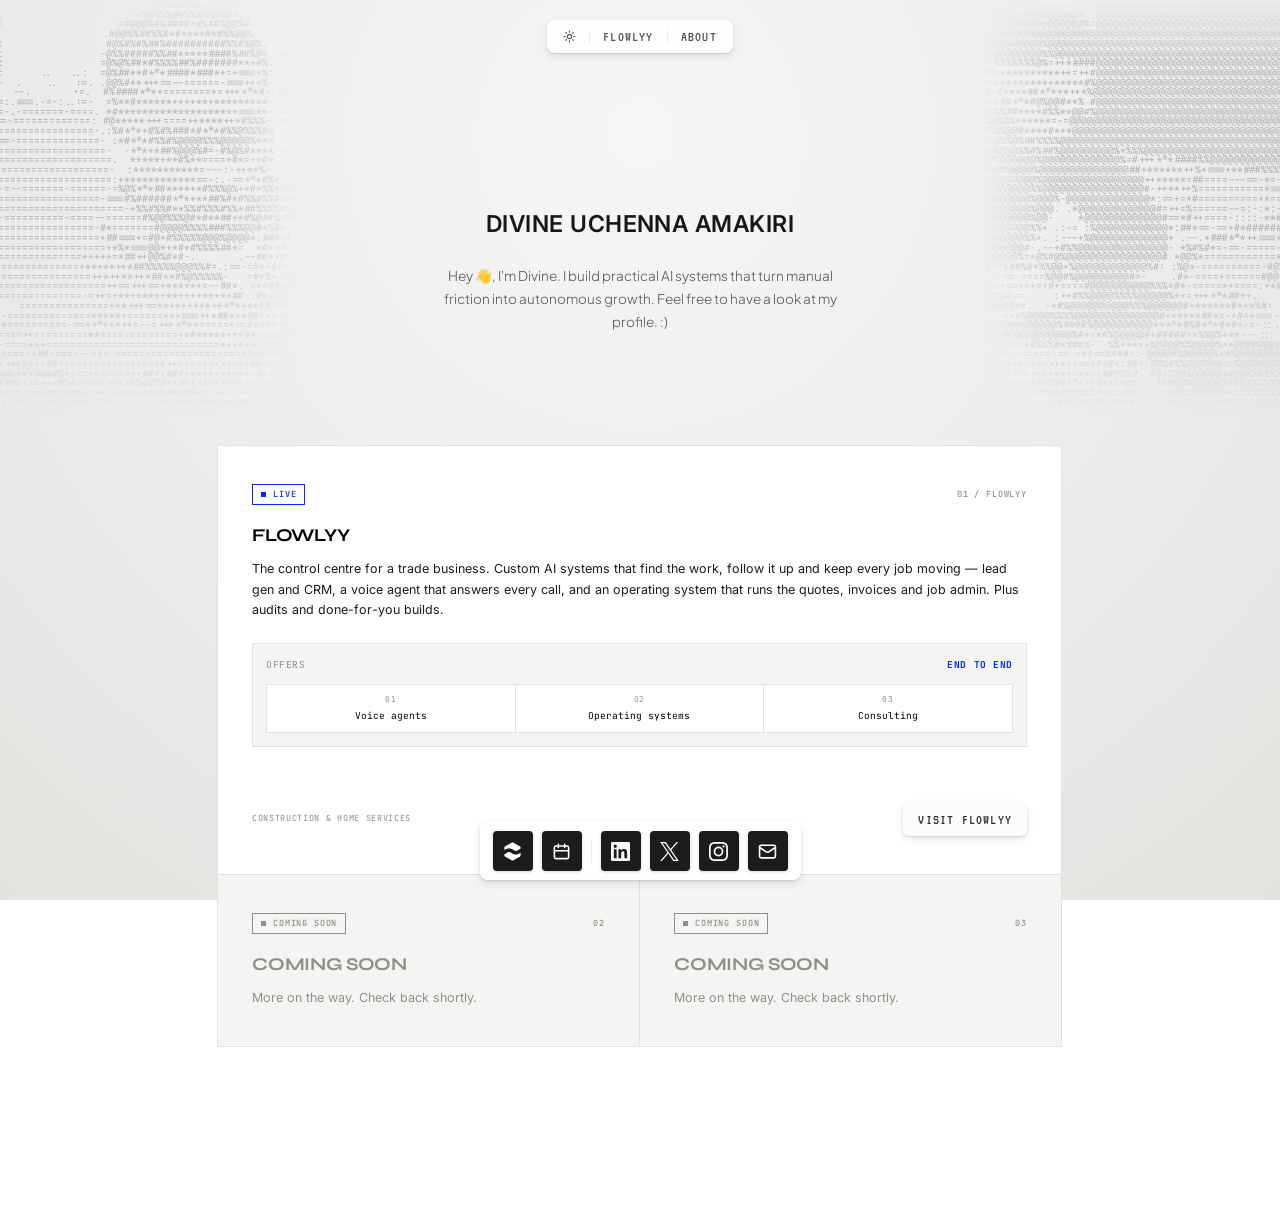
==== commit 16dac99d: "Reposition Flowlyy card and simplify work section - Rewrite Flowlyy copy to lead with the full offer" ====
--- a/index.html
+++ b/index.html
@@ -149,13 +149,6 @@
   <section class="work" aria-labelledby="work-heading">
     <h2 class="visually-hidden" id="work-heading">What I build</h2>
 
-    <div class="work__bar">
-      <p class="status">
-        <span class="status__dot" aria-hidden="true"></span>
-        Available for new projects
-      </p>
-    </div>
-
     <div class="cards">
       <!-- 01 — live -->
       <article class="card card--live">
@@ -167,21 +160,21 @@
         <h3 class="card__title">Flowlyy</h3>
 
         <p class="card__body">
-          A voice agent that answers every call and books the job, day or night — and an
-          operating system that runs the quotes, invoices and job admin so your team doesn't
-          have to. Everything is drafted for your approval. It does the typing, you keep the
-          final say.
+          The control centre for a trade business. Custom AI systems that find the work,
+          follow it up and keep every job moving — lead gen and CRM, a voice agent that
+          answers every call, and an operating system that runs the quotes, invoices and
+          job admin. Plus audits and done-for-you builds.
         </p>
 
         <div class="panel">
           <div class="panel__row">
-            <span>Coverage</span>
-            <strong class="panel__ok">24/7</strong>
+            <span>Offers</span>
+            <strong class="panel__ok">End to end</strong>
           </div>
           <ol class="panel__flow">
-            <li><span>01</span>Answer the call</li>
-            <li><span>02</span>Book the job</li>
-            <li><span>03</span>Chase the quote</li>
+            <li><span>01</span>Voice agents</li>
+            <li><span>02</span>Operating systems</li>
+            <li><span>03</span>Consulting</li>
           </ol>
         </div>
 
--- a/css/styles.css
+++ b/css/styles.css
@@ -453,34 +453,6 @@
   padding: 96px var(--gutter) 0;
 }
 
-.work__bar {
-  display: flex;
-  flex-wrap: wrap;
-  gap: 8px;
-  align-items: center;
-  padding-bottom: 14px;
-  border-bottom: 1px solid var(--line);
-}
-
-.status {
-  display: flex;
-  align-items: center;
-  gap: 9px;
-  font-family: var(--mono);
-  font-size: 9.5px;
-  letter-spacing: 0.08em;
-  text-transform: uppercase;
-  color: var(--ink-mute);
-}
-
-.status__dot {
-  width: 7px;
-  height: 7px;
-  border-radius: 50%;
-  background: var(--ok);
-  box-shadow: 0 0 0 3px rgba(16, 185, 129, 0.18);
-}
-
 /* ---------------------------------------------------------------- project cards
    Archival Swiss, matching flowly.org.uk: zero radius, zero shadow, hairline
    grid, Syne heads, JetBrains Mono labels, #002AFF accent. Scoped to the cards
@@ -501,7 +473,7 @@
   display: grid;
   grid-template-columns: 1fr;
   gap: 0;
-  margin-top: 40px;
+  margin-top: 0;
 }
 
 :root[data-theme="dark"] .cards {
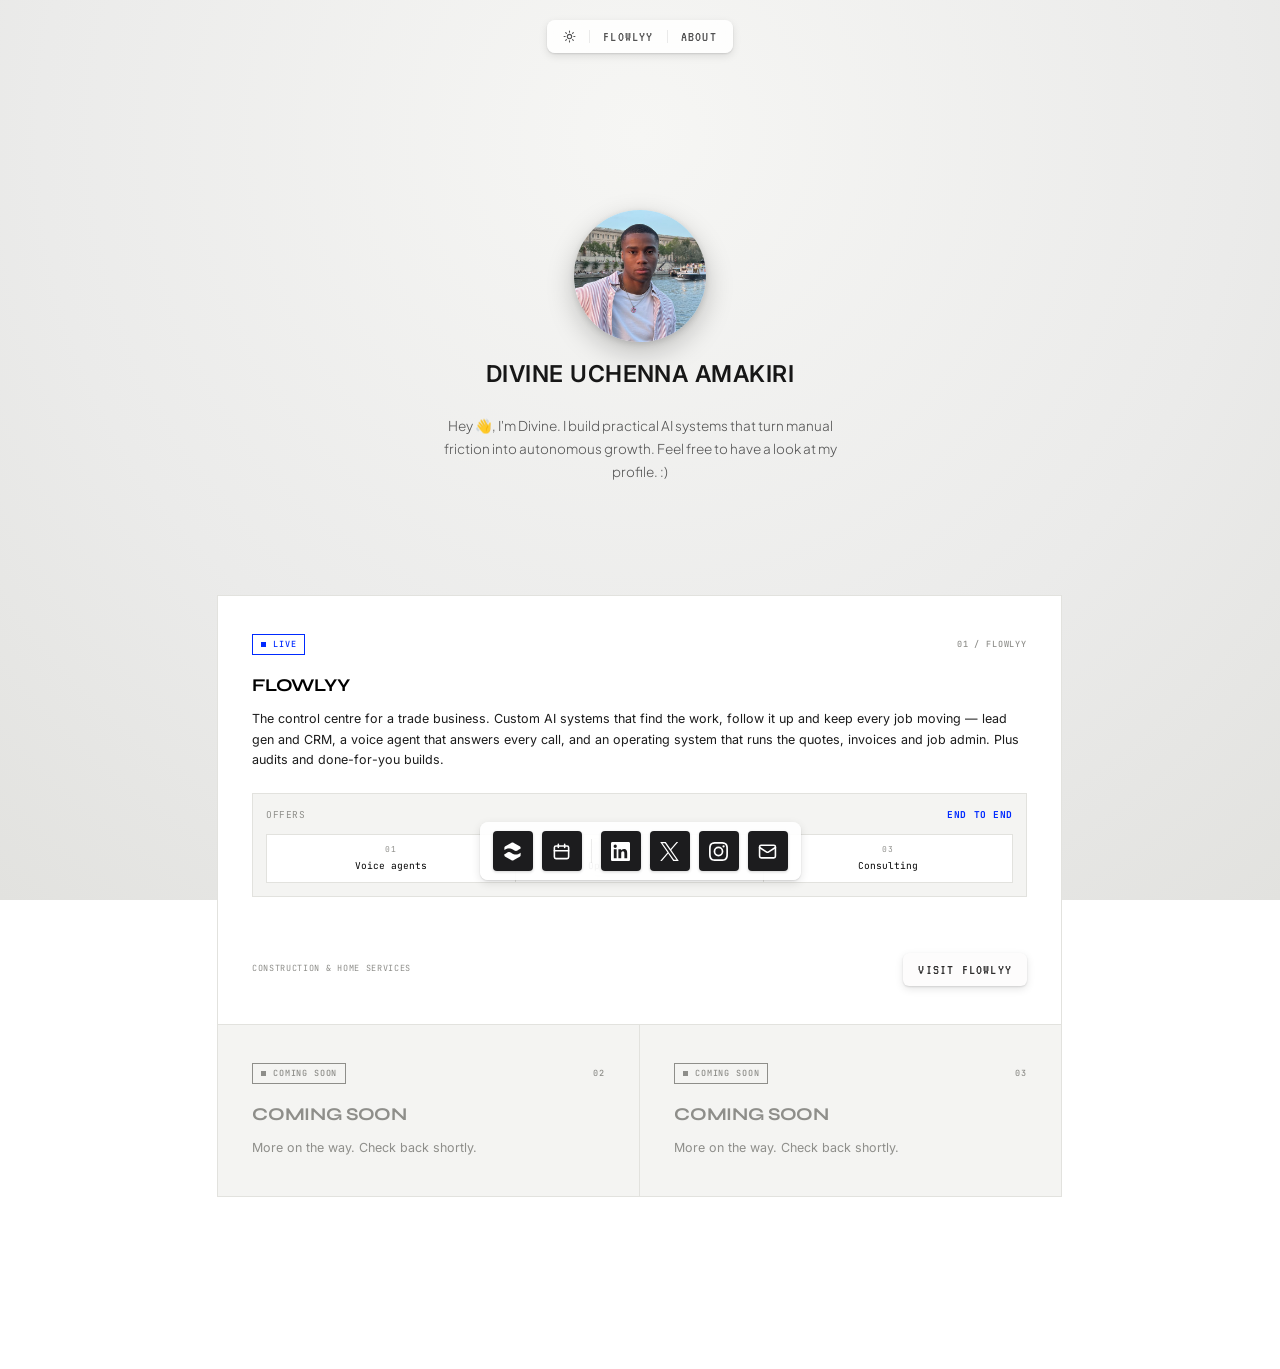
==== commit 577275ef: "Replace ASCII backdrop with uploadable profile photo Remove the ASCII art hero backdrop, add a circu" ====
--- a/index.html
+++ b/index.html
@@ -81,59 +81,18 @@
 <main id="main">
   <!-- Hero -->
   <section class="hero">
-    <!-- ASCII backdrop. Decorative, so hidden from assistive tech — it would
-         otherwise be read out as thousands of punctuation characters.
-         Generated from design/feature-source.jpg; see README to regenerate. -->
-    <div class="ascii" aria-hidden="true"><pre>                           =*#%###%%#*=.                      :::-=--===================-                                                           .-                 .#@@@@@@@@@@@%+  .@@@@@@@@@@%%@@@@@@@@@@@@@@@@@@@@@
-  .                     -*%@%%%##%%%%%@%#+.      ..  .    ..:---========================-                                                           .-                =@@@@@@@@@@@@@@@%..@@@@@@@@@@@@@@@@@@@@@@@@@@@@@@@@@
- .:                   =#@@@%#%####*#%##%@@%#.    .    ....:---==========================-                                                           :-               -@@@@@@@@@@@@@@@@@%=@@@@@@@@@@@@@@@@@@@@@@@@@@@@@@@@@
- .:                 .#@@%%##%%#*#****#*#%%@@%-   :: ..-:::========================-=====-                                                           --               %@@@@@@@@@@@@@@@@@@@@@@@@@@@@@@@@@@@@@@@@@@@@@@@@@@@@.
- .:                 #@%#%#%##%##########%%#%@%.  .=.:=--================================-                                                          .--               %@@@@@@@@@@%@@@@@@@@@@@@@@@@@@@@@@@@@@@@@@@@@@@@@@@@@
- .:                -@%%#####%%##*****####%##%@*  .=.-====================================.                              .                          .-.              .%%%@@@@@@@@%%@@@@@@@@@@@@@@@@@@@@@@@@@@@@@@@@@@@@@@@@
- .:                =@%@%##*#%%%%##%#######**+#%. .-======================-=-=============.                            . .                         ..-.               #++%%%%%%%@%=++*####@@@@@@@@@@@@@@@@@@@@@@@@@@@@@@@@@
- .:      ..   ..:  =@%##**#***####*###*+=+===*%:  .=============-:.....   . .============.                  .    .                .:--===-:.      ::=.              :##%***********++=++#@@@@@@@@@@@@@@@@@@@@@@@@@@@@@@@@@
-  -  .    ..   :=. .@@%#**+++==--======-===++*%- ..-===========:  ....:---- :============.               .. .      .    ...    .-+#########+=+=    .=.        ...-**#%***********+*****#%@@@@@@@@@@@@@@@@@@@@@@@@@@@@@@@@@
-  -  --.       .=.  #%####***+========+=+++***#- :=============-.=======-:::=============.                .    ..  .--.=-==:  =*#*******+*+*%@@-   .-     :=#%@@@@%#####*#****##***+*++*%@@@@@@@@@@@@@@@@@@@@@@@@@@@@@@@@@.
-  =:.===.-=-:..:=-  =%**#******++++**+*********- :==============-:..  .....-=============:                 .    . ..-::===-  +#*********+*%@@@@%+. .-  -*%@@@@@@@@#%%%%**##***#@%@@#**% #@@@@@@@@@@@@@@@@@@@@@@@@@@@@@@@@@
-  =-.-=======-====. *#*******************+===**- -===============.:-:-=================-=-                       .--===-=:  *@#*******++#@@@@@@%%#-  =%@@@@@@@@@@@@@@@@%%%##****#%%**@@#%@@@@@@@@@@@@@@@@@@@@@@@@@@@@@@@@@
-  ==-=============: #@*****+++====++****++*#%%%- -===============-=======================-                 .:..-=========: =@%********#%%@@@@@@%%%%=#@@@@@@@@@@@@@@#%@@%@@@%******=-=@@@@@@@@@@@@@@@@@@@@@@@@@@@@@@@@@@@@@.
-  ================-.:%#***+#%#%###*#***#%%@%%%#= -================-=-====================-                 :-====-=======.=%%********%%%%@@@@@@@###@@@@@@@@@@@@@@@@@##%%%%@@#****#*+*@@@@@@@@@@@@@@@@@@@@@@@@@@@@@@@@@@@@@
-  ==-==============- :*#***#%%#%@@@@%%%@@@@@%**= -=-============================----=====-           ..  .:-::==========.=%#******##%%%%%%@@@@@@%%@@@@@@@@@%%%@@@@@@@%%%@%%@%##%%%%@@@@@@@@@@@@@@@@@@@@@@@@@@@@@@@@@@@@@@@
-  ==================-  -***+*##%@@@%#=-#%@%#**** -=======================--=-::-...:::---:           :. .----===========.###******####%%%@@@@@@%%@@@@@%%%%@@%%%@@@@@@@@@%@@@%%#%##%@@@@@@@@@%*%%%@@@@@@@@@@@@@@@@@@@@@@@@%
-  ===================.  *****+**#%**====+#*=+*#* .-===================---:=+=+***#######*+-         . -:.-=:===========:-#**#***#*#**%#*#@@@@@@%%@@@@@%%%%%@@@%%@@@@@@@@%@@@@@@%@@@@@@@@@@@@@%=#+++***####%%@@@@@@@@@@@@@%
-  ===================-  :***********=---:-++**%-    ..--============--=*#################%%#-    ...   ..--============:#%%##**%%*#**%#%#%@@@@@%#@@@@@@@%%@@@@@@@@@@@@@@@@%@@@@%@@@@@@@@@@@@@@@##+******++%+===+**###%%%%%.
-  ===================:+************==-:.-==***#%+-.::::...::-========%%##########%##%####%#%%+   ..:--=================-##****%%###**%#**%@@@@@%%@@@@@@@@@@@@@@@%@@@@@@@@@@@@@@%@@@@@@@@@@@@@@@@@++*****=##====---==-*=-==
-  -=--=======-======-=%@%***##****+*#%%%@%+*#*%%+=*==+====-:=======*%%########%#%######%##%%%@*    .===================-*#***##%%##**#%#**%@@@@@@@%@@@@@@@@@@@@@@@@@@@@@@@@@@@%%@@@@@@@@@@@@@@@@@#-++**++%===========*===-
-  =================-===#%######***+**##%#*#%%#%%#*%*.==============%@%%%##############%%#%%%%%@#.  .-====================%%%%#*%##*#*#%##*%@@@@@@@@@@@@@@@@@@@@@@@@@@@@@@@@@@@%@@@%-@@@@@@@@@@@@@@*:==+=*#==========+*====
-  =====================-+%%#%%#**%%#%%%#%%*##%%%%#*#+-++===========-=#@######%####%%#######%@%%@#   -====================%@@@@@%##*#**%@%@%%@@@@@@@@@@@@@@@@@@@@@@@@@@@@@@@@@@%@@@. .*@@@@@@@@@@@@@#=++=%======--=:-:*:---
-  -==========-====--======#%@@%%%@#*#**##+*#%@##%##%%==++===========-.*%%%##%%#%##%#%##%####%%%@@+  :==================++%@@@@@%#*****###@%%@@@@@@%@%%%%@@@%@@@@@@@@@@@@@@@@@@%@@-    *@@@@@@@@@@@@@#==*#++====-::::-**#%#
-  ================-#*=======#@@@@%%%%###%%%@@#*%#=-++===++============-+@@@%###%#%%%%#%%%#%####%@@= :================+**+*%@%%@%#*%#**#**#%@%@@@@@%%%%%%%%%%%@@@@@@@@@@@@@@@@@%%+ .:-= :%@@@@@@@@@@@@*:##*==-==+#*#######*
-  =================+##===+=#@+#%%%%%@@@%@@@@*:###=#++====+============+-+@@%%@%%#%%@%@%#%#%#####@@%:.===============+**+*#**%@@@@##%%###*#%%%@@@@@%%%%%%%%%%%@@@@@@@@@@@@@@@@%%+. :---+%@@@@@@@@@@@@@+ .--.+###***++===+*=
-  ==================+*%*===@@*+*#*#%%%%##*=  *#+***=======+============+-*@@@@%%%%%%%%%%@%%#%####%@#.==============+****%#%@@@%%%%##%@#**#%%%%@@@@%%%%%%%%%%%@@@@@@@@@@@@@@@@#-.--+#%%@@@@@@@@@@@@@@@- *%#%#*=-==-=====-:-
-  ==============+++++=*##++@@%#*#-.       .--##+*#====================***:*@@@%@%%@%%%%%%%%%%%###%@@*:=============***+#@@%@@@%%%%#*#@@%@%@@%%@@@@%%%@@@@@@@%@@@@@@@@@@@@@@@%=*@%#@%@@@@@@@@@@@@@@@@# *@@%*============*+:
-  ==============+**+**++*##%%%%%@@@%%#=.:==-=#*+#+=========+==========#**=:#@@@@@%%%%%@%%########%@@@=============****+%@@%%@@%%%#%%#%@@%%@@@@@@@@@@@@@@@@@@@@@@@@@@@@%#***##%#*%%@@+%@@@@@@@@@@@@%#: :%@*-==========-#@%=.
-  ================++*++**++*##**#%@%%%%%-   =#*%*-==++++==============+#+==:#@@@%%%%%%%%#%%#%#####%@@%-==========******@@%%%%@@@%%%%#%%#@%@@@@@@@@@@@@@@@@@@@@@@@@@@%+#*=-==-====%@@#%@@@@@@@@@#=-    .#*-====+======#@@*=.
-  ==================++==+++==+*****+=--##*. =**#===+*++*=========+====*%====-%@@@%@%%%%%%@@%%%###%%@@@*-========*****+#@@@%%%@@@@@@%###%@@@@@@@@@@@@@@@@@%%%@@@@@@@#%%#@%+==+=+=+#+====#@@@@@@@@@@%%%*#*-=====*+====:+*#:.
-  ==============-=++=+**+****+**++++**+**##-.#*=====+=====*+-====++==-+*==-==-%%@@@@@@@@@@%%%%%@%%@@@%%-=======*******%%%%%%%@@@@@@@@%%@@@@@@@@@@@@@@@@@%%%%%%@@@@@@@#%@@@#==.    :++#%%@@@@%%%%@@@@@%*+=+++***##*+.    ..
-  ===============+**+++==**+*++++*++***+**#%+#+=====-====-#%===+++**+==#+--==-:%@@@@@@@@@@@@%@@@@@@@@%%*-=====********%@@%%@@@@@@@@@@@@@@@@@@@@@@@@@@@@@%%%%%%%%@@@@@@@%*=.  -*#%@@@@@@@@@@%%%@@@@@@#+******#*+*%#:
-  -==============*****+======+*+===++*##*+*##=+=++=========+==++++=+*==**+*===:-%%@@@@@@@@@@@@@@@@@@@%%%-====+*******#%%%@@@@@%@%%@@@%%@@@@@@@@@@@@@@@@@@@@%%%%%%%@@#=. -=+#%@@@@%%%%@@@@@@@@@@@@@@#+*****##*=-+#=+===--.
- .*==========-==+***+*++=--=+++***+=====+==#*=**++--=======--+*====+**=#%*+==+=.+@%%@@@@@@@@@@@@@@@@@%%@===-+********%%%%%%%@@%%%%%@@%%@@@@@@@@@@@@@@@@@@@@@@@@%%%%%%%*#@@@@@@@@@@%####%@@@@@@@@@@*+***#%#***#*#*-=-::...
-  ====++=========**====-========+*#*****+**#*--+=++++=+=============**=*#+======-:%%%@@@@@@@@@@@@@@@@%%@+===+********@%@@@%@@@%%%@%%%@@@@%@@@@@@@@@@@@@@@@@@@@@@@@@@@@%#*##%@@@@@@@@@%#+=*#%@@@@@#+#####=*%%@%+**---:::...
-  -====+**=============================+++++*-:==+=====++++=========+*+=**+==+==+:.#%%@@@@@@@@@@@@@%%%@@====********#%%@@%@@@%%%@%%%%@@@%%@@@@@@@@@@@@@@%@@@@@@@@@@@@*-==-==+*#%%%#*###%- -%%****+%@@@@%%@@@@%**@@@@@@@@@%
-  =+====+##=====--=+=-======================%*==+========+=========+***=**===+====::#@%@@@@@@@@@@%%%%@@%-==+********#@%%@@%%@%%@@%%%%%%%%@@@@@@@@@@@%#=. .=*#%@@@@@@#=+*+==-======-==-=**==%**#=:-@@@@#%@@@@@%+*%@@@@@@@@@.
-  =+++====##================+*++======+====+##=+===++==============+***+++-=======#@*#%%@%%@@%@%%%%%@@@*===****##****@%%%@%%@@@@@@%%%%%@@@@@@@@@%#=.          .+%@@@%%%#*==++====++**+==*#*#*:##=-@@%#%%@@@@@@==%@@@@@@@@@
-  ===+*+===#%+-==+======++##*+##******+++++*+#++++===============+*==**+*#*+=====#%=.#@%%%%%%%%%%%%@@@#===+****##****%%%%@@%@@@@@@@%@@@@@@@@%#+:                 -++=+*%%%#***++=+**+=**=*##@%%#. #@+%%@%@@@@@*#@@%%%%%%%%
-  +===+**++=#%#+====+++*#%@@%#**##*+++*+**+===+**+****=========+***==+*+#@@%+==+##*%@@@%%%%%%%%%%@@@@#==-=*****###**#@@%%@%%@@@@@@@@@@@@@%+-                            .-=******%@#***+*#*+=*@*  .**@@@%@@@@@%#%%%%%%%%%#
-  *+==-==*#*=#@#+=++=+******#%#**##+==+++*+++=#*########++===++***+====++@@#*+#%*=:=#@@@@@@@@%@@@@@%+-===+*****###*%@%@%@%%%@@@@@@@@@%*-.                                   :=*#######%%%#+==*%%:  .=@@%%@@@@@#*%%%%%%%%%#
-  **=*#**+***=+##+=+**+======*#%#*#%%#**#*###%%%**:=##%@%#+==*****=-==**+%@*#@%*===: -*=+%@@@@@@@%*-=+==*******####%@@%%%%@@@@@@@%#=.                                          .-+*#%%%#%@%#####=   :@%%@@@@@@%#%@@@@@@@@%.
-  =#*=+*%%%%%%*+%%+++++========*############%%##%##%%%%##**+=-====++=*####%%@%======+=-.  +@@@@#+=-+**********#####%%@@%@@@@@%#=:                                                   .:==*#####*-.   .@@@%@@@@@@%@@@@@@@@@@.
-  =*#*+===*#%%@%#@%#++*+========*####%%%@@##*+=#%##*#####%%%#+-...=+##%@@%@%#==+=+======--:-*+-:-==*++*******########%@@@%#*:                                                                       .%%*#%@@@@@@@@@@@@@@@@.
-  ==+##*==-==*#%%%@@%#=======+==+==**##%###+===*+#****+*#%@@@@%%#+-=##**#@%+===++++====**-:.  +###***#*******####%%%%%#+-                                                                           .#+..==++*+*#%#%%%%%%%
-  =+=-##*=====+=+#%@@@%++=--=-==+++==++=======**=*#+++*++++#%%%%@@@#+:.. *#+*=**+=++=======--%@%%%%%@@%%#++***#%#%%+-.                                                                               **-=====:--=-
-  ==+==*#*+==+====+*#@@%**#%%#*=**+==========++===**=======-=+++#%%%%%+=:#@#*##**+**#*-=++=-%@+--==++=+=====---====++-                                                                               +*=-==-:=++*=.
-  =====**##+=***====*@@@%*%@@@%#++==========+=====-++=-.======----==+#*+=@@%#%%%%#++#%*==*+=@%=============+***=++++++.                                                                              +@##%%##%%%@*-==-.</pre></div>
+    <!-- Profile photo. Click it (or press Enter) to upload your own; the choice
+         is saved in this browser only. To change it for every visitor, replace
+         assets/founder/divine.jpg. -->
 
     <div class="hero__id">
+      <label class="avatar avatar--lg avatar--upload" for="avatarInput" title="Upload a photo">
+        <img id="heroAvatar" src="assets/founder/divine.jpg" alt="Photo of Divine Uchenna Amakiri" width="480" height="480" decoding="async">
+        <span class="avatar__hint" aria-hidden="true">
+          <svg viewBox="0 0 24 24" fill="none" stroke="currentColor" stroke-width="2" stroke-linecap="round" stroke-linejoin="round"><path d="M23 19a2 2 0 0 1-2 2H3a2 2 0 0 1-2-2V8a2 2 0 0 1 2-2h4l2-3h6l2 3h4a2 2 0 0 1 2 2z"/><circle cx="12" cy="13" r="4"/></svg>
+        </span>
+        <input class="visually-hidden" id="avatarInput" type="file" accept="image/*" aria-label="Upload a profile photo">
+      </label>
       <!-- carries the page's h1 now that the display headline is gone -->
       <h1 class="hero__name">Divine Uchenna Amakiri</h1>
     </div>
--- a/css/styles.css
+++ b/css/styles.css
@@ -288,24 +288,20 @@
 .hero__id,
 .hero__lede { position: relative; z-index: 1; }
 
-.hero__id { display: grid; justify-items: center; }
+.hero__id { display: grid; justify-items: center; gap: 18px; }
 
 .avatar {
   width: 104px;
   height: 104px;
-  padding: 4px;
   border-radius: 50%;
-  background: linear-gradient(to bottom, rgba(255, 255, 255, 0.9), rgba(255, 255, 255, 0.4));
-  box-shadow: 0 4px 14px rgba(0, 0, 0, 0.08), 0 0 0 1px rgba(0, 0, 0, 0.05);
+  box-shadow: 0 10px 28px rgba(0, 0, 0, 0.22), 0 2px 6px rgba(0, 0, 0, 0.12);
 }
 :root[data-theme="dark"] .avatar {
-  background: linear-gradient(to bottom, #3f3f46, #18181b);
-  box-shadow: 0 4px 14px rgba(0, 0, 0, 0.5), 0 0 0 1px rgba(255, 255, 255, 0.1);
+  box-shadow: 0 10px 28px rgba(0, 0, 0, 0.7), 0 2px 6px rgba(0, 0, 0, 0.5);
 }
 @media (prefers-color-scheme: dark) {
   :root:not([data-theme="light"]) .avatar {
-    background: linear-gradient(to bottom, #3f3f46, #18181b);
-    box-shadow: 0 4px 14px rgba(0, 0, 0, 0.5), 0 0 0 1px rgba(255, 255, 255, 0.1);
+    box-shadow: 0 10px 28px rgba(0, 0, 0, 0.7), 0 2px 6px rgba(0, 0, 0, 0.5);
   }
 }
 
@@ -314,10 +310,35 @@
   height: 100%;
   border-radius: 50%;
   object-fit: cover;
-  filter: grayscale(1) contrast(1.08);
-}
-
-.avatar--sm { width: 56px; height: 56px; padding: 3px; }
+}
+
+.avatar--sm { width: 56px; height: 56px; box-shadow: 0 4px 12px rgba(0, 0, 0, 0.2); }
+.avatar--lg { width: 132px; height: 132px; }
+
+/* Upload avatar: the whole circle is a label for a hidden file input. */
+.avatar--upload {
+  position: relative;
+  display: block;
+  cursor: pointer;
+  transition: transform 0.18s ease;
+}
+.avatar--upload:hover { transform: scale(1.03); }
+.avatar--upload:focus-within { outline: 2px solid var(--ink); outline-offset: 3px; }
+.avatar__hint {
+  position: absolute;
+  inset: 0;
+  display: grid;
+  place-items: center;
+  border-radius: 50%;
+  background: rgba(0, 0, 0, 0.45);
+  color: #fff;
+  opacity: 0;
+  transition: opacity 0.18s ease;
+  pointer-events: none;
+}
+.avatar__hint svg { width: 26px; height: 26px; }
+.avatar--upload:hover .avatar__hint,
+.avatar--upload:focus-within .avatar__hint { opacity: 1; }
 
 .hero__name {
   font-family: var(--font-name);
@@ -364,86 +385,6 @@
   box-shadow: 0 6px 18px -6px rgba(0, 0, 0, 0.35);
 }
 .btn--primary:hover { opacity: 0.88; }
-
-/* ---------------------------------------------------------------- ascii backdrop
-   Real characters, not an image: inherits color so it works in both themes, and
-   monospace means 220 cols x 0.6em advance sizes to exactly 100vw at any width.
-   Sits behind the hero text; a radial hole keeps the copy legible. */
-
-.ascii {
-  position: absolute;
-  top: 0;
-  left: 50%;
-  transform: translateX(-50%);
-  z-index: 0;
-  display: flex;
-  justify-content: center;
-  width: 100vw;
-  overflow: hidden;
-  line-height: 0;
-  pointer-events: none;
-  /* Two layers. Horizontally, a clear column down the middle so the art sits
-     either side of the copy rather than behind it. Vertically, fade in below the
-     nav and out again before the cards. The column is sized in px, not %, so it
-     tracks the 680px hero rather than the viewport. */
-  -webkit-mask-image:
-    linear-gradient(to right,
-      #000 0,
-      #000 calc(50% - 420px),
-      transparent calc(50% - 340px),
-      transparent calc(50% + 340px),
-      #000 calc(50% + 420px),
-      #000 100%),
-    linear-gradient(to bottom, transparent 0%, #000 13%, #000 52%, transparent 90%);
-  -webkit-mask-composite: source-in;
-  mask-image:
-    linear-gradient(to right,
-      #000 0,
-      #000 calc(50% - 420px),
-      transparent calc(50% - 340px),
-      transparent calc(50% + 340px),
-      #000 calc(50% + 420px),
-      #000 100%),
-    linear-gradient(to bottom, transparent 0%, #000 13%, #000 52%, transparent 90%);
-  mask-composite: intersect;
-}
-
-/* Below ~1000px there is no room either side of the copy for a column, so the
-   art goes back to sitting behind it with a hole punched out instead. */
-@media (max-width: 999px) {
-  .ascii {
-    -webkit-mask-image:
-      radial-gradient(ellipse 46% 38% at 50% 40%, transparent 12%, #000 76%),
-      linear-gradient(to bottom, transparent 0%, #000 13%, #000 52%, transparent 90%);
-    mask-image:
-      radial-gradient(ellipse 46% 38% at 50% 40%, transparent 12%, #000 76%),
-      linear-gradient(to bottom, transparent 0%, #000 13%, #000 52%, transparent 90%);
-  }
-}
-
-.ascii pre {
-  margin: 0;
-  font-family: "JetBrains Mono", ui-monospace, "SFMono-Regular", monospace;
-  font-size: calc(100vw / 132);
-  line-height: 1;
-  white-space: pre;
-  flex: 0 0 auto;
-  color: rgba(23, 23, 23, 0.3);
-  user-select: none;
-  -webkit-user-select: none;
-}
-
-:root[data-theme="dark"] .ascii pre { color: rgba(245, 245, 245, 0.3); }
-@media (prefers-color-scheme: dark) {
-  :root:not([data-theme="light"]) .ascii pre { color: rgba(245, 245, 245, 0.3); }
-}
-
-/* On a phone the block would only be ~136px tall at the desktop ratio, leaving the
-   hero copy on blank space. It is scaled up instead and cropped evenly by the
-   centring above, so it still reads as a backdrop rather than a strip. */
-@media (max-width: 639px) {
-  .ascii pre { font-size: calc(100vw / 58); }
-}
 
 /* ---------------------------------------------------------------- work */
 
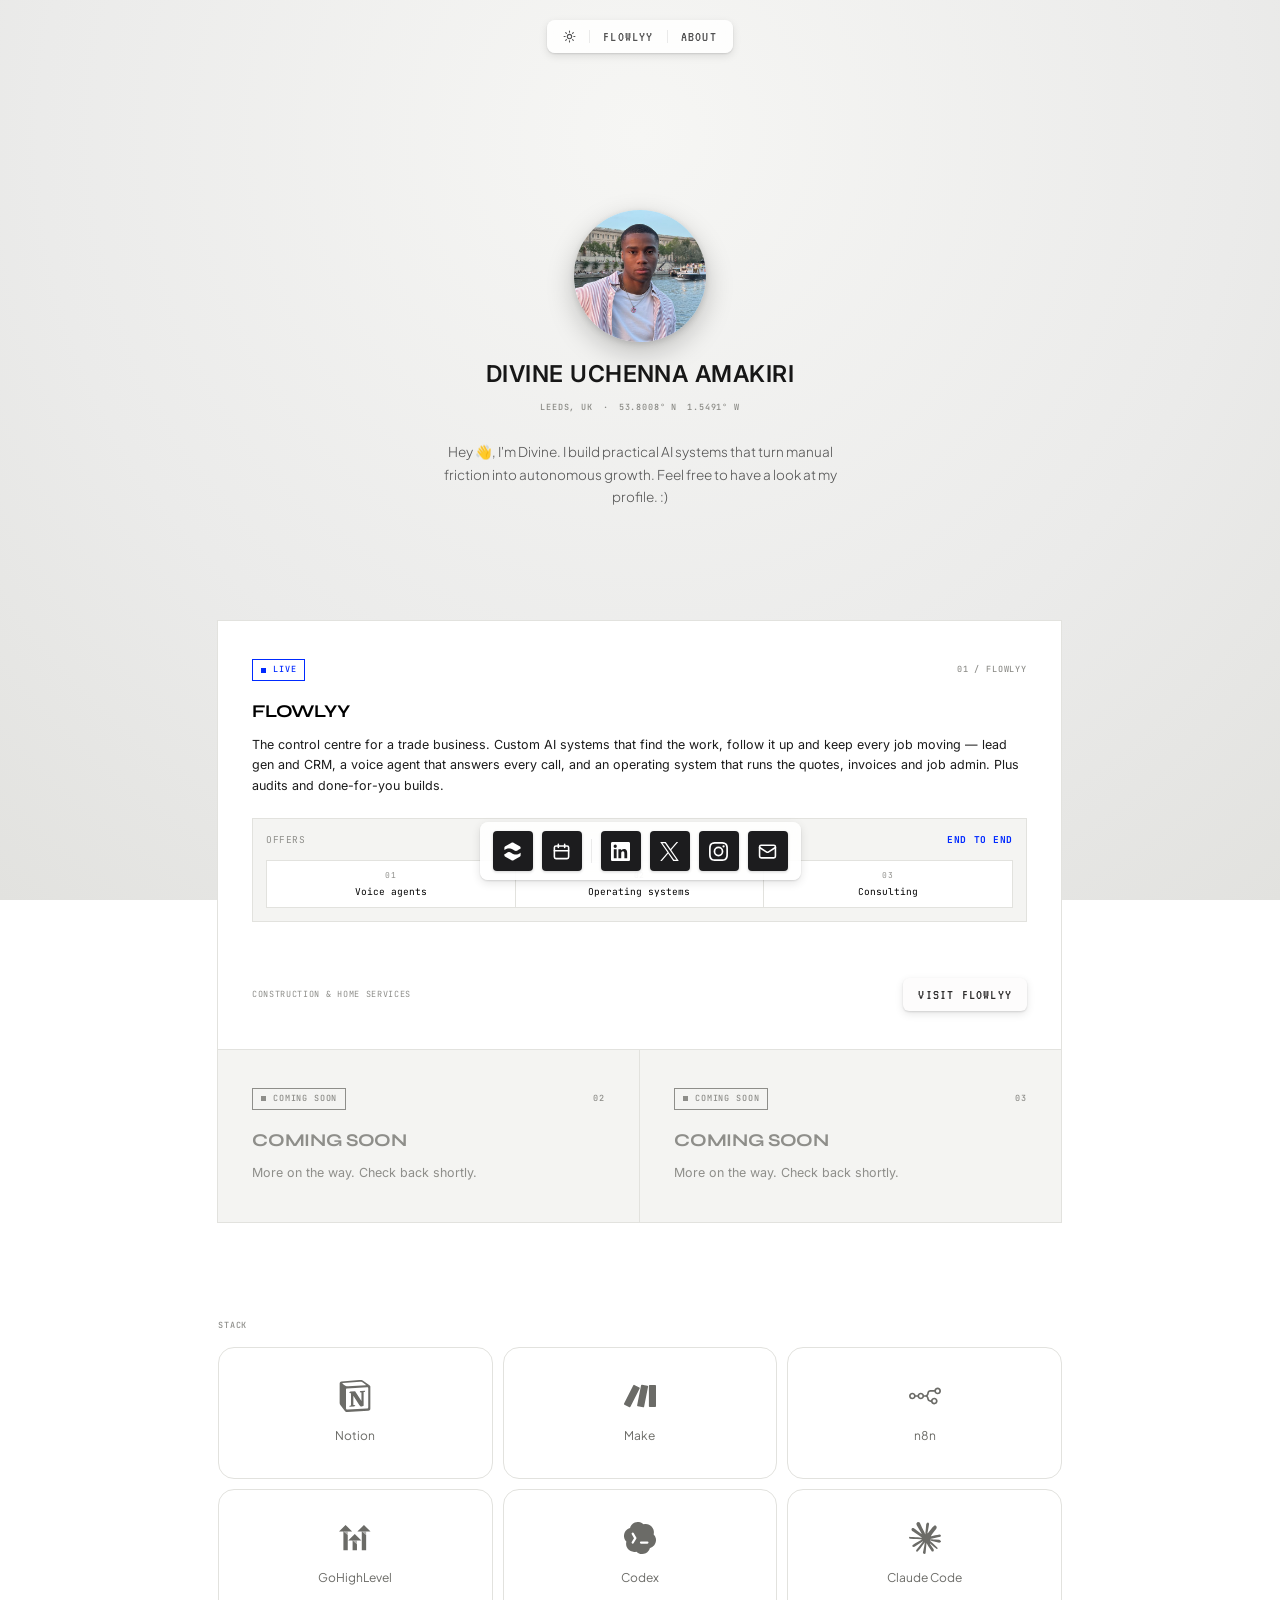
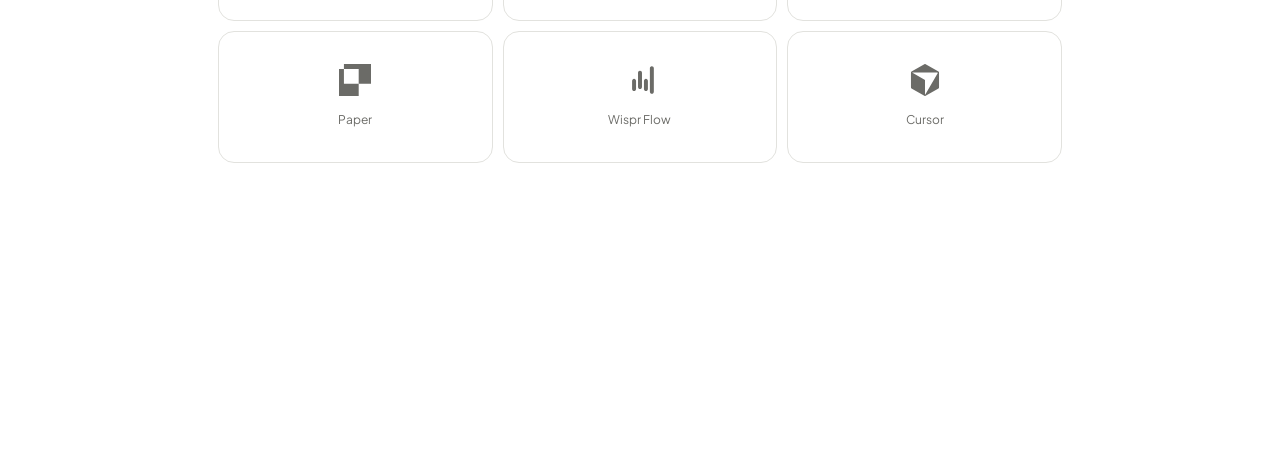
==== commit fd388fa1: "Add tech stack tiles linking to each tool and Leeds coordinates under the name Co-Authored-By: Claud" ====
--- a/index.html
+++ b/index.html
@@ -95,6 +95,7 @@
       </label>
       <!-- carries the page's h1 now that the display headline is gone -->
       <h1 class="hero__name">Divine Uchenna Amakiri</h1>
+      <p class="hero__geo"><span>Leeds, UK</span><span aria-hidden="true">·</span><span>53.8008° N</span><span>1.5491° W</span></p>
     </div>
 
     <p class="hero__lede">
@@ -163,6 +164,22 @@
         <p class="card__body">More on the way. Check back shortly.</p>
       </article>
     </div>
+  </section>
+
+  <!-- Stack: tools I use. Logos are inline SVG in currentColor so they stay grey in both themes. -->
+  <section class="stack" aria-labelledby="stack-heading">
+    <h2 class="stack__label" id="stack-heading">Stack</h2>
+    <ul class="stack__grid">
+      <li class="stack__item"><a class="stack__link" href="https://www.notion.com" target="_blank" rel="noopener noreferrer" aria-label="Notion (opens in a new tab)"><svg viewBox="0 0 24 24" fill="currentColor" aria-hidden="true" focusable="false"><path d="M4.459 4.208c.746.606 1.026.56 2.428.466l13.215-.793c.28 0 .047-.28-.046-.326L17.86 1.968c-.42-.326-.981-.7-2.055-.607L3.01 2.295c-.466.046-.56.28-.374.466zm.793 3.08v13.904c0 .747.373 1.027 1.214.98l14.523-.84c.841-.046.935-.56.935-1.167V6.354c0-.606-.233-.933-.748-.887l-15.177.887c-.56.047-.747.327-.747.933zm14.337.745c.093.42 0 .84-.42.888l-.7.14v10.264c-.608.327-1.168.514-1.635.514-.748 0-.935-.234-1.495-.933l-4.577-7.186v6.952L12.21 19s0 .84-1.168.84l-3.222.186c-.093-.186 0-.653.327-.746l.84-.233V9.854L7.822 9.76c-.094-.42.14-1.026.793-1.073l3.456-.233 4.764 7.279v-6.44l-1.215-.139c-.093-.514.28-.887.747-.933zM1.936 1.035l13.31-.98c1.634-.14 2.055-.047 3.082.7l4.249 2.986c.7.513.934.653.934 1.213v16.378c0 1.026-.373 1.634-1.68 1.726l-15.458.934c-.98.047-1.448-.093-1.962-.747l-3.129-4.06c-.56-.747-.793-1.306-.793-1.96V2.667c0-.839.374-1.54 1.447-1.632z"/></svg><span class="stack__name">Notion</span></a></li>
+      <li class="stack__item"><a class="stack__link" href="https://www.make.com" target="_blank" rel="noopener noreferrer" aria-label="Make (opens in a new tab)"><svg viewBox="0 0 24 24" fill="currentColor" aria-hidden="true" focusable="false"><path d="M13.38 3.498c-.27 0-.511.19-.566.465L9.85 18.986a.578.578 0 0 0 .453.678l4.095.826a.58.58 0 0 0 .682-.455l2.963-15.021a.578.578 0 0 0-.453-.678l-4.096-.826a.589.589 0 0 0-.113-.012zm-5.876.098a.576.576 0 0 0-.516.318L.062 17.697a.575.575 0 0 0 .256.774l3.733 1.877a.578.578 0 0 0 .775-.258l6.926-13.781a.577.577 0 0 0-.256-.776L7.762 3.658a.571.571 0 0 0-.258-.062zm11.74.115a.576.576 0 0 0-.576.576v15.426c0 .318.258.578.576.578h4.178a.58.58 0 0 0 .578-.578V4.287a.578.578 0 0 0-.578-.576Z"/></svg><span class="stack__name">Make</span></a></li>
+      <li class="stack__item"><a class="stack__link" href="https://n8n.io" target="_blank" rel="noopener noreferrer" aria-label="n8n (opens in a new tab)"><svg viewBox="0 0 24 24" fill="currentColor" aria-hidden="true" focusable="false"><path d="M21.4737 5.6842c-1.1772 0-2.1663.8051-2.4468 1.8947h-2.8955c-1.235 0-2.289.893-2.492 2.111l-.1038.623a1.263 1.263 0 0 1-1.246 1.0555H11.289c-.2805-1.0896-1.2696-1.8947-2.4468-1.8947s-2.1663.8051-2.4467 1.8947H4.973c-.2805-1.0896-1.2696-1.8947-2.4468-1.8947C1.1311 9.4737 0 10.6047 0 12s1.131 2.5263 2.5263 2.5263c1.1772 0 2.1663-.8051 2.4468-1.8947h1.4223c.2804 1.0896 1.2696 1.8947 2.4467 1.8947 1.1772 0 2.1663-.8051 2.4468-1.8947h1.0008a1.263 1.263 0 0 1 1.2459 1.0555l.1038.623c.203 1.218 1.257 2.111 2.492 2.111h.3692c.2804 1.0895 1.2696 1.8947 2.4468 1.8947 1.3952 0 2.5263-1.131 2.5263-2.5263s-1.131-2.5263-2.5263-2.5263c-1.1772 0-2.1664.805-2.4468 1.8947h-.3692a1.263 1.263 0 0 1-1.246-1.0555l-.1037-.623A2.52 2.52 0 0 0 13.9607 12a2.52 2.52 0 0 0 .821-1.4794l.1038-.623a1.263 1.263 0 0 1 1.2459-1.0555h2.8955c.2805 1.0896 1.2696 1.8947 2.4468 1.8947 1.3952 0 2.5263-1.131 2.5263-2.5263s-1.131-2.5263-2.5263-2.5263m0 1.2632a1.263 1.263 0 0 1 1.2631 1.2631 1.263 1.263 0 0 1-1.2631 1.2632 1.263 1.263 0 0 1-1.2632-1.2632 1.263 1.263 0 0 1 1.2632-1.2631M2.5263 10.7368A1.263 1.263 0 0 1 3.7895 12a1.263 1.263 0 0 1-1.2632 1.2632A1.263 1.263 0 0 1 1.2632 12a1.263 1.263 0 0 1 1.2631-1.2632m6.3158 0A1.263 1.263 0 0 1 10.1053 12a1.263 1.263 0 0 1-1.2632 1.2632A1.263 1.263 0 0 1 7.579 12a1.263 1.263 0 0 1 1.2632-1.2632m10.1053 3.7895a1.263 1.263 0 0 1 1.2631 1.2632 1.263 1.263 0 0 1-1.2631 1.2631 1.263 1.263 0 0 1-1.2632-1.2631 1.263 1.263 0 0 1 1.2632-1.2632"/></svg><span class="stack__name">n8n</span></a></li>
+      <li class="stack__item"><a class="stack__link" href="https://www.gohighlevel.com" target="_blank" rel="noopener noreferrer" aria-label="GoHighLevel (opens in a new tab)"><svg viewBox="0 0 38 31" fill="currentColor" aria-hidden="true" focusable="false"><path d="M29.6459 0L21.8371 7.70729H27.0573V30.0754H32.2345V12.0312L27.293 7.72427H32.2345V7.70729H37.4564L29.6459 0Z"/><path d="M32.2345 7.72427H27.293L32.2345 12.0312V7.72427Z" opacity=".55"/><path d="M15.6193 7.70729L7.8088 0L0 7.70729H5.2202V30.0482H10.3991V12.004L5.45756 7.69711H10.3991V7.70729H15.6193Z"/><path d="M10.3991 7.69711H5.45756L10.3991 12.004V7.69711Z" opacity=".55"/><path d="M26.543 18.4805L18.7342 10.7732L10.9237 18.4805H16.1456V30.0754H21.3228V22.7874L16.3813 18.4805H21.3228H26.543Z"/><path d="M21.3228 18.4805H16.3813L21.3228 22.7874V18.4805Z" opacity=".55"/></svg><span class="stack__name">GoHighLevel</span></a></li>
+      <li class="stack__item"><a class="stack__link" href="https://openai.com/codex" target="_blank" rel="noopener noreferrer" aria-label="Codex (opens in a new tab)"><svg viewBox="0 0 24 24" fill="currentColor" aria-hidden="true" focusable="false"><path fill-rule="evenodd" clip-rule="evenodd" d="M8.086.457a6.105 6.105 0 013.046-.415c1.333.153 2.521.72 3.564 1.7a.117.117 0 00.107.029c1.408-.346 2.762-.224 4.061.366l.063.03.154.076c1.357.703 2.33 1.77 2.918 3.198.278.679.418 1.388.421 2.126a5.655 5.655 0 01-.18 1.631.167.167 0 00.04.155 5.982 5.982 0 011.578 2.891c.385 1.901-.01 3.615-1.183 5.14l-.182.22a6.063 6.063 0 01-2.934 1.851.162.162 0 00-.108.102c-.255.736-.511 1.364-.987 1.992-1.199 1.582-2.962 2.462-4.948 2.451-1.583-.008-2.986-.587-4.21-1.736a.145.145 0 00-.14-.032c-.518.167-1.04.191-1.604.185a5.924 5.924 0 01-2.595-.622 6.058 6.058 0 01-2.146-1.781c-.203-.269-.404-.522-.551-.821a7.74 7.74 0 01-.495-1.283 6.11 6.11 0 01-.017-3.064.166.166 0 00.008-.074.115.115 0 00-.037-.064 5.958 5.958 0 01-1.38-2.202 5.196 5.196 0 01-.333-1.589 6.915 6.915 0 01.188-2.132c.45-1.484 1.309-2.648 2.577-3.493.282-.188.55-.334.802-.438.286-.12.573-.22.861-.304a.129.129 0 00.087-.087A6.016 6.016 0 015.635 2.31C6.315 1.464 7.132.846 8.086.457zm-.804 7.85a.848.848 0 00-1.473.842l1.694 2.965-1.688 2.848a.849.849 0 001.46.864l1.94-3.272a.849.849 0 00.007-.854l-1.94-3.393zm5.446 6.24a.849.849 0 000 1.695h4.848a.849.849 0 000-1.696h-4.848z"/></svg><span class="stack__name">Codex</span></a></li>
+      <li class="stack__item"><a class="stack__link" href="https://claude.com/product/claude-code" target="_blank" rel="noopener noreferrer" aria-label="Claude Code (opens in a new tab)"><svg viewBox="0 0 24 24" fill="currentColor" aria-hidden="true" focusable="false"><path d="m4.7144 15.9555 4.7174-2.6471.079-.2307-.079-.1275h-.2307l-.7893-.0486-2.6956-.0729-2.3375-.0971-2.2646-.1214-.5707-.1215-.5343-.7042.0546-.3522.4797-.3218.686.0608 1.5179.1032 2.2767.1578 1.6514.0972 2.4468.255h.3886l.0546-.1579-.1336-.0971-.1032-.0972L6.973 9.8356l-2.55-1.6879-1.3356-.9714-.7225-.4918-.3643-.4614-.1578-1.0078.6557-.7225.8803.0607.2246.0607.8925.686 1.9064 1.4754 2.4893 1.8336.3643.3035.1457-.1032.0182-.0728-.164-.2733-1.3539-2.4467-1.445-2.4893-.6435-1.032-.17-.6194c-.0607-.255-.1032-.4674-.1032-.7285L6.287.1335 6.6997 0l.9957.1336.419.3642.6192 1.4147 1.0018 2.2282 1.5543 3.0296.4553.8985.2429.8318.091.255h.1579v-.1457l.1275-1.706.2368-2.0947.2307-2.6957.0789-.7589.3764-.9107.7468-.4918.5828.2793.4797.686-.0668.4433-.2853 1.8517-.5586 2.9021-.3643 1.9429h.2125l.2429-.2429.9835-1.3053 1.6514-2.0643.7286-.8196.85-.9046.5464-.4311h1.0321l.759 1.1293-.34 1.1657-1.0625 1.3478-.8804 1.1414-1.2628 1.7-.7893 1.36.0729.1093.1882-.0183 2.8535-.607 1.5421-.2794 1.8396-.3157.8318.3886.091.3946-.3278.8075-1.967.4857-2.3072.4614-3.4364.8136-.0425.0304.0486.0607 1.5482.1457.6618.0364h1.621l3.0175.2247.7892.522.4736.6376-.079.4857-1.2142.6193-1.6393-.3886-3.825-.9107-1.3113-.3279h-.1822v.1093l1.0929 1.0686 2.0035 1.8092 2.5075 2.3314.1275.5768-.3218.4554-.34-.0486-2.2039-1.6575-.85-.7468-1.9246-1.621h-.1275v.17l.4432.6496 2.3436 3.5214.1214 1.0807-.17.3521-.6071.2125-.6679-.1214-1.3721-1.9246L14.38 17.959l-1.1414-1.9428-.1397.079-.674 7.2552-.3156.3703-.7286.2793-.6071-.4614-.3218-.7468.3218-1.4753.3886-1.9246.3157-1.53.2853-1.9004.17-.6314-.0121-.0425-.1397.0182-1.4328 1.9672-2.1796 2.9446-1.7243 1.8456-.4128.164-.7164-.3704.0667-.6618.4008-.5889 2.386-3.0357 1.4389-1.882.929-1.0868-.0062-.1579h-.0546l-6.3385 4.1164-1.1293.1457-.4857-.4554.0608-.7467.2307-.2429 1.9064-1.3114Z"/></svg><span class="stack__name">Claude Code</span></a></li>
+      <li class="stack__item"><a class="stack__link" href="https://paper.design" target="_blank" rel="noopener noreferrer" aria-label="Paper (opens in a new tab)"><svg viewBox="0 0 39 39" fill="currentColor" aria-hidden="true" focusable="false"><path d="M39 24H24V6H6V24H24V39H0V6H6V0H39V24Z"/></svg><span class="stack__name">Paper</span></a></li>
+      <li class="stack__item"><a class="stack__link" href="https://wisprflow.ai" target="_blank" rel="noopener noreferrer" aria-label="Wispr Flow (opens in a new tab)"><svg viewBox="7 7 14 14" fill="currentColor" aria-hidden="true" focusable="false"><path d="M14 9.96118C13.8856 9.96118 13.7754 9.98259 13.6694 10.0254C13.5634 10.0682 13.4701 10.1324 13.3896 10.2138C13.3091 10.2951 13.2455 10.3893 13.2031 10.4963C13.1607 10.6033 13.1353 10.7146 13.1353 10.8259V17.0888C13.1353 17.32 13.2243 17.5383 13.3896 17.701C13.5507 17.8637 13.7711 17.9536 14 17.9536C14.2289 17.9536 14.4494 17.8637 14.6104 17.701C14.7715 17.5383 14.8648 17.32 14.8648 17.0888V10.8259C14.8648 10.5947 14.7758 10.3764 14.6104 10.2138C14.4494 10.0511 14.2289 9.96118 14 9.96118Z"/><path d="M11.4058 13.4966C11.1769 13.4966 10.9564 13.5865 10.7954 13.7492C10.6343 13.9118 10.541 14.1301 10.541 14.3613V17.9316C10.541 18.1627 10.63 18.381 10.7954 18.5437C10.9564 18.7064 11.1769 18.7963 11.4058 18.7963C11.6347 18.7963 11.8551 18.7064 12.0162 18.5437C12.1773 18.381 12.2706 18.1627 12.2706 17.9316V14.3613C12.2706 14.1301 12.1815 13.9118 12.0162 13.7492C11.8551 13.5865 11.6347 13.4966 11.4058 13.4966Z"/><path d="M19.1884 7.99609C19.0739 7.99609 18.9637 8.0175 18.8577 8.06031C18.7518 8.10312 18.6585 8.16733 18.578 8.24866C18.4974 8.33 18.4338 8.42418 18.3914 8.5312C18.349 8.63822 18.3236 8.74953 18.3236 8.86083V19.1349C18.3236 19.3661 18.4126 19.5844 18.578 19.7471C18.739 19.9097 18.9595 19.9996 19.1884 19.9996C19.4173 19.9996 19.6377 19.9097 19.7988 19.7471C19.9599 19.5844 20.0531 19.3661 20.0531 19.1349V8.86083C20.0531 8.62966 19.9641 8.41134 19.7988 8.24866C19.6377 8.08599 19.4173 7.99609 19.1884 7.99609Z"/><path d="M16.5943 13.4966C16.3654 13.4966 16.1449 13.5865 15.9838 13.7492C15.8228 13.9118 15.7295 14.1301 15.7295 14.3613V17.9316C15.7295 18.1627 15.8185 18.381 15.9838 18.5437C16.1449 18.7064 16.3654 18.7963 16.5943 18.7963C16.8232 18.7963 17.0436 18.7064 17.2047 18.5437C17.3658 18.381 17.459 18.1627 17.459 17.9316V14.3613C17.459 14.1301 17.37 13.9118 17.2047 13.7492C17.0436 13.5865 16.8232 13.4966 16.5943 13.4966Z"/></svg><span class="stack__name">Wispr Flow</span></a></li>
+      <li class="stack__item"><a class="stack__link" href="https://cursor.com" target="_blank" rel="noopener noreferrer" aria-label="Cursor (opens in a new tab)"><svg viewBox="0 0 24 24" fill="currentColor" aria-hidden="true" focusable="false"><path d="M11.503.131 1.891 5.678a.84.84 0 0 0-.42.726v11.188c0 .3.162.575.42.724l9.609 5.55a1 1 0 0 0 .998 0l9.61-5.55a.84.84 0 0 0 .42-.724V6.404a.84.84 0 0 0-.42-.726L12.497.131a1.01 1.01 0 0 0-.996 0M2.657 6.338h18.55c.263 0 .43.287.297.515L12.23 22.918c-.062.107-.229.064-.229-.06V12.335a.59.59 0 0 0-.295-.51l-9.11-5.257c-.109-.063-.064-.23.061-.23"/></svg><span class="stack__name">Cursor</span></a></li>
+    </ul>
   </section>
 </main>
 
--- a/css/styles.css
+++ b/css/styles.css
@@ -1044,3 +1044,121 @@
     transition-duration: 0.01ms !important;
   }
 }
+
+/* ---------------------------------------------------------------- stack
+   Tools I use. Same hairline-grid look as the cards; logos are inline SVG in
+   currentColor so they stay grey and follow the theme. */
+
+.stack {
+  --st-canvas: #ffffff;
+  --st-line: #e2e2de;
+  --st-logo: #6b6b67;
+  --st-mute: #8e8e8a;
+  --st-ink: #171717;
+  --st-hover: #f6f6f4;
+  --st-line-hover: #cfcfca;
+  --st-mono: "JetBrains Mono", ui-monospace, monospace;
+
+  max-width: var(--page);
+  margin: 0 auto;
+  padding: 72px var(--gutter) 0;
+}
+
+:root[data-theme="dark"] .stack {
+  --st-canvas: #0d0d11;
+  --st-line: rgba(255, 255, 255, 0.14);
+  --st-logo: #9a9aa2;
+  --st-mute: #7c7c84;
+  --st-ink: #f5f5f5;
+  --st-hover: #16161c;
+  --st-line-hover: rgba(255, 255, 255, 0.3);
+}
+@media (prefers-color-scheme: dark) {
+  :root:not([data-theme="light"]) .stack {
+    --st-canvas: #0d0d11;
+    --st-line: rgba(255, 255, 255, 0.14);
+    --st-logo: #9a9aa2;
+    --st-mute: #7c7c84;
+    --st-ink: #f5f5f5;
+    --st-hover: #16161c;
+    --st-line-hover: rgba(255, 255, 255, 0.3);
+  }
+}
+
+.stack__label {
+  margin-bottom: 14px;
+  font-family: var(--st-mono);
+  font-size: 8.5px;
+  font-weight: 500;
+  letter-spacing: 0.1em;
+  text-transform: uppercase;
+  color: var(--st-mute);
+}
+
+.stack__grid {
+  display: grid;
+  grid-template-columns: repeat(3, 1fr);
+  gap: 10px;
+  list-style: none;
+  margin: 0;
+  padding: 0;
+}
+
+/* each tool is its own rounded tile and links to the tool's real site */
+.stack__link {
+  display: flex;
+  flex-direction: column;
+  align-items: center;
+  justify-content: center;
+  gap: 14px;
+  min-height: 112px;
+  padding: 20px 8px;
+  border: 1px solid var(--st-line);
+  border-radius: 16px;
+  background: var(--st-canvas);
+  color: var(--st-logo);
+  text-decoration: none;
+  transition: background-color 0.2s ease, border-color 0.2s ease, color 0.2s ease;
+}
+.stack__link:hover,
+.stack__link:focus-visible {
+  background: var(--st-hover);
+  border-color: var(--st-line-hover);
+  color: var(--st-ink);
+}
+.stack__link:focus-visible { outline: 2px solid var(--st-ink); outline-offset: 2px; }
+.stack__link svg { width: 28px; height: 28px; flex: none; }
+
+.stack__name {
+  font-family: var(--font);
+  font-size: 12px;
+  font-weight: 400;
+  color: inherit;
+  text-align: center;
+}
+
+@media (min-width: 900px) {
+  .stack { padding-top: 96px; }
+  .stack__link { min-height: 132px; }
+  .stack__link svg { width: 32px; height: 32px; }
+}
+
+/* room above the floating dock */
+.stack { padding-bottom: 140px; }
+
+/* ---------------------------------------------------------------- location
+   Small mono line under the name. Same label look as the card numbers. */
+
+.hero__geo {
+  display: flex;
+  flex-wrap: wrap;
+  justify-content: center;
+  gap: 4px 10px;
+  margin-top: -6px;
+  font-family: "JetBrains Mono", ui-monospace, monospace;
+  font-size: 8.5px;
+  font-weight: 500;
+  letter-spacing: 0.1em;
+  text-transform: uppercase;
+  color: var(--ink-mute);
+}
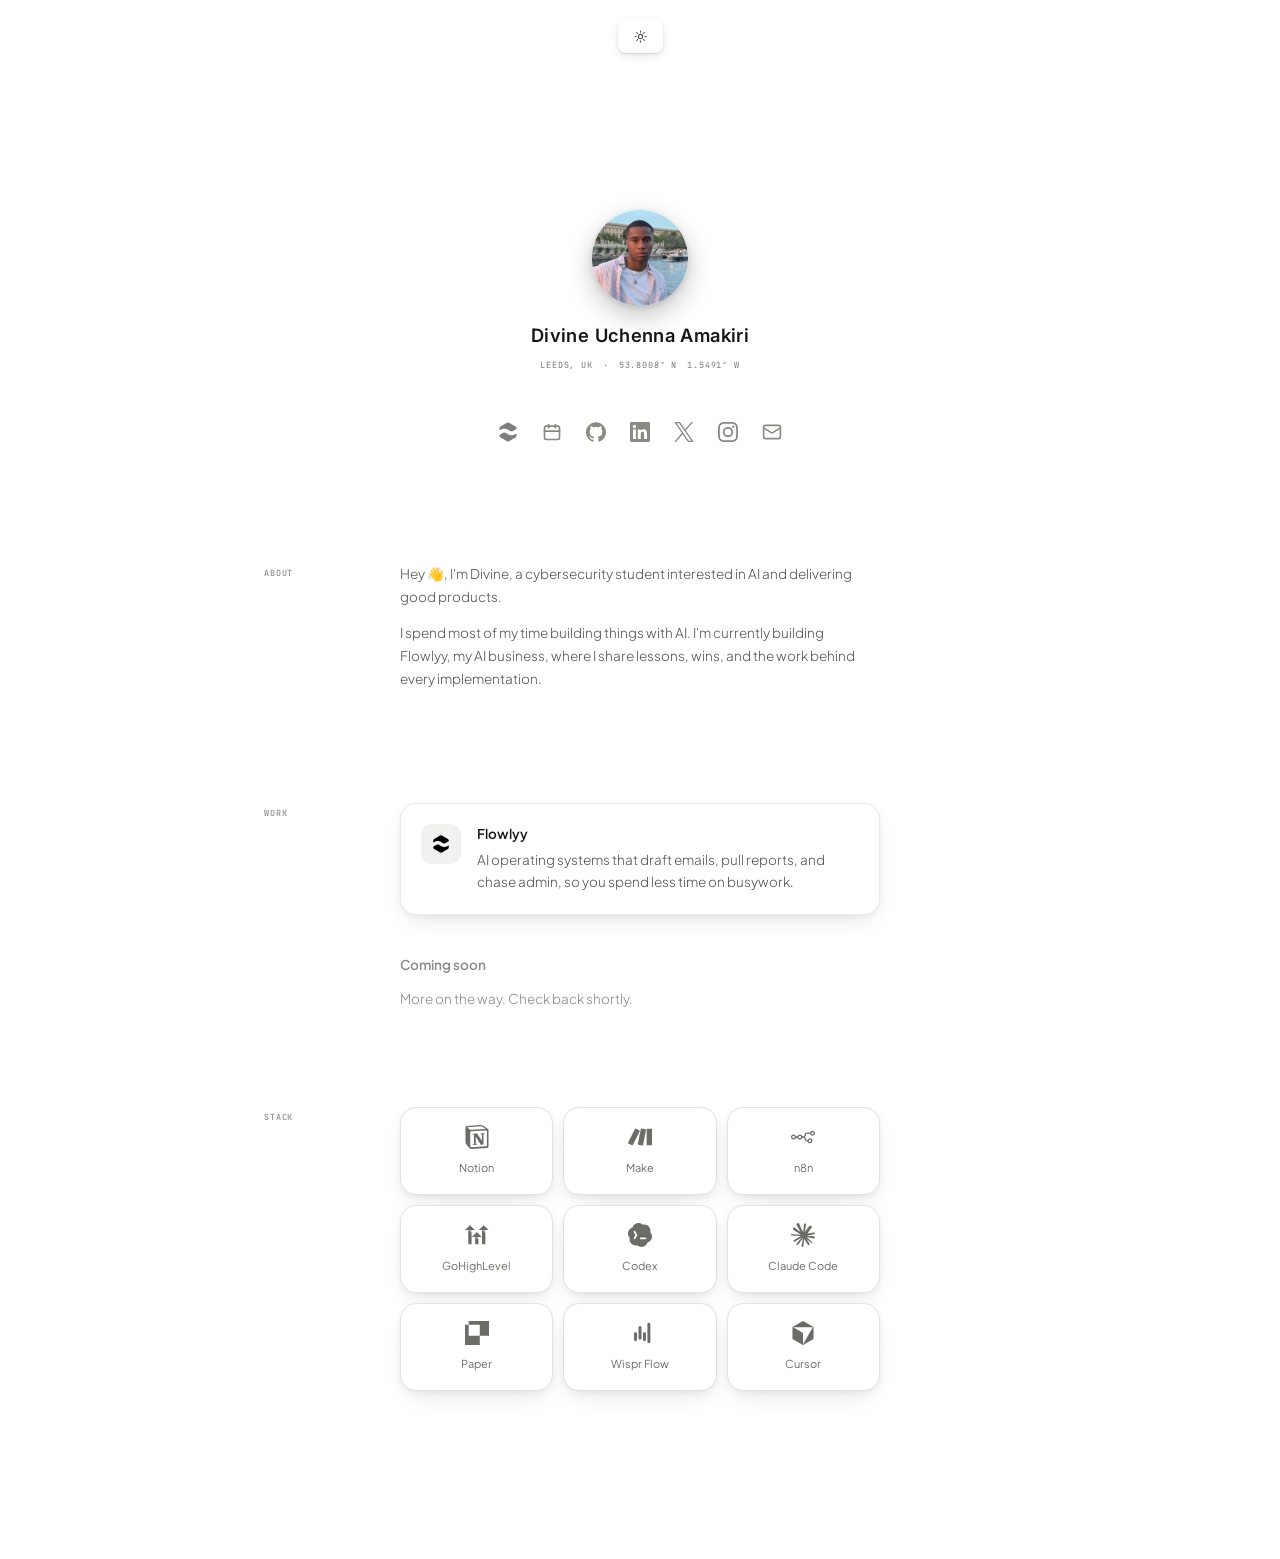
==== commit 0cdd0865: "Rework page into About, Work and Stack sections Plain-writing About, a clickable Flowlyy tile with t" ====
--- a/index.html
+++ b/index.html
@@ -7,7 +7,7 @@
 <title>Divine Uchenna Amakiri — AI systems for trade businesses</title>
 <meta name="description" content="I build voice agents and operating systems that answer the calls, chase the quotes and run the job admin for construction and home-service firms. Founder of Flowlyy.">
 <meta name="author" content="Divine Uchenna Amakiri">
-<meta name="theme-color" content="#f6f6f4" media="(prefers-color-scheme: light)">
+<meta name="theme-color" content="#ffffff" media="(prefers-color-scheme: light)">
 <meta name="theme-color" content="#101015" media="(prefers-color-scheme: dark)">
 
 <!-- Link previews for Instagram, LinkedIn and X.
@@ -68,13 +68,6 @@
       </svg>
     </button>
 
-    <span class="pill__rule" aria-hidden="true"></span>
-
-    <a class="pill__link" href="https://www.flowly.org.uk/" target="_blank" rel="noopener noreferrer">flowlyy</a>
-
-    <span class="pill__rule" aria-hidden="true"></span>
-
-    <button class="pill__link" id="aboutOpen" type="button" aria-haspopup="dialog">about</button>
   </nav>
 </header>
 
@@ -98,70 +91,118 @@
       <p class="hero__geo"><span>Leeds, UK</span><span aria-hidden="true">·</span><span>53.8008° N</span><span>1.5491° W</span></p>
     </div>
 
-    <p class="hero__lede">
-      Hey 👋, I'm Divine. I build practical AI systems that turn manual friction
-      into autonomous growth. Feel free to have a look at my profile. :)
-    </p>
-  </section>
-
+  </section>
+
+
+  <!-- Handles: links and contact, as a row of icons under the hero -->
+  <div class="dock-wrap">
+    <nav class="dock" aria-label="Links and contact">
+      <ul class="dock__group">
+        <li class="dock__item">
+          <a class="sq sq--flowlyy" href="https://www.flowly.org.uk/" target="_blank" rel="noopener noreferrer" aria-label="Flowlyy">
+            <img src="assets/logo/favicon.svg" alt="" width="26" height="26">
+          </a>
+          <span class="tip" aria-hidden="true">Flowlyy</span>
+        </li>
+  
+        <li class="dock__item">
+          <a class="sq sq--cal" href="https://cal.com/divine-uchenna-amakiri/discovery-call" target="_blank" rel="noopener noreferrer" aria-label="Book a discovery call">
+            <svg viewBox="0 0 24 24" fill="none" stroke="currentColor" stroke-width="2" stroke-linecap="round" stroke-linejoin="round" aria-hidden="true">
+              <rect x="3" y="5" width="18" height="16" rx="2"/><path d="M8 3v4M16 3v4M3 11h18"/>
+            </svg>
+          </a>
+          <span class="tip" aria-hidden="true">Book a call</span>
+        </li>
+      </ul>
+
+      <ul class="dock__group">
+        <li class="dock__item">
+          <a class="sq sq--github" href="https://github.com/DivineUchenna/flowlyy_workspace" target="_blank" rel="noopener noreferrer" aria-label="GitHub">
+            <svg viewBox="0 0 24 24" fill="currentColor" aria-hidden="true">
+              <path d="M12 .297c-6.63 0-12 5.373-12 12 0 5.303 3.438 9.8 8.205 11.385.6.113.82-.258.82-.577 0-.285-.01-1.04-.015-2.04-3.338.724-4.042-1.61-4.042-1.61C4.422 18.07 3.633 17.7 3.633 17.7c-1.087-.744.084-.729.084-.729 1.205.084 1.838 1.236 1.838 1.236 1.07 1.835 2.809 1.305 3.495.998.108-.776.417-1.305.76-1.605-2.665-.3-5.466-1.332-5.466-5.93 0-1.31.465-2.38 1.235-3.22-.135-.303-.54-1.523.105-3.176 0 0 1.005-.322 3.3 1.23.96-.267 1.98-.399 3-.405 1.02.006 2.04.138 3 .405 2.28-1.552 3.285-1.23 3.285-1.23.645 1.653.24 2.873.12 3.176.765.84 1.23 1.91 1.23 3.22 0 4.61-2.805 5.625-5.475 5.92.42.36.81 1.096.81 2.22 0 1.606-.015 2.896-.015 3.286 0 .315.21.69.825.57C20.565 22.092 24 17.592 24 12.297c0-6.627-5.373-12-12-12"/>
+            </svg>
+          </a>
+          <span class="tip" aria-hidden="true">GitHub</span>
+        </li>
+  
+        <li class="dock__item">
+          <a class="sq sq--linkedin" href="https://www.linkedin.com/in/divineamakiri/" target="_blank" rel="noopener noreferrer" aria-label="LinkedIn">
+            <svg viewBox="0 0 24 24" fill="currentColor" aria-hidden="true">
+              <path d="M20.45 20.45h-3.55v-5.57c0-1.33-.03-3.04-1.85-3.04-1.86 0-2.14 1.45-2.14 2.94v5.67H9.35V9h3.41v1.56h.05c.48-.9 1.64-1.85 3.37-1.85 3.6 0 4.27 2.37 4.27 5.46v6.28ZM5.34 7.43a2.06 2.06 0 1 1 0-4.12 2.06 2.06 0 0 1 0 4.12Zm1.78 13.02H3.55V9h3.57v11.45ZM22.22 0H1.77C.79 0 0 .77 0 1.73v20.54C0 23.23.79 24 1.77 24h20.45c.98 0 1.78-.77 1.78-1.73V1.73C24 .77 23.2 0 22.22 0Z"/>
+            </svg>
+          </a>
+          <span class="tip" aria-hidden="true">LinkedIn</span>
+        </li>
+  
+        <li class="dock__item">
+          <a class="sq sq--x" href="https://x.com/FlowlyybuildsAI" target="_blank" rel="noopener noreferrer" aria-label="X">
+            <svg viewBox="0 0 24 24" fill="currentColor" aria-hidden="true">
+              <path d="M14.234 10.162 22.977 0h-2.072l-7.591 8.824L7.251 0H.258l9.168 13.343L.258 24H2.33l8.016-9.318L16.749 24h6.993zm-2.837 3.299-.929-1.329L3.076 1.56h3.182l5.965 8.532.929 1.329 7.754 11.09h-3.182z"/>
+            </svg>
+          </a>
+          <span class="tip" aria-hidden="true">X</span>
+        </li>
+  
+        <li class="dock__item">
+          <a class="sq sq--instagram" href="https://www.instagram.com/divinebiz_/" target="_blank" rel="noopener noreferrer" aria-label="Instagram">
+            <svg viewBox="0 0 24 24" fill="currentColor" aria-hidden="true">
+              <path d="M12 2.16c3.2 0 3.58.01 4.85.07 1.17.05 1.8.25 2.23.41.56.22.96.48 1.38.9.42.42.68.82.9 1.38.16.42.36 1.06.41 2.23.06 1.27.07 1.65.07 4.85s-.01 3.58-.07 4.85c-.05 1.17-.25 1.8-.41 2.23-.22.56-.48.96-.9 1.38-.42.42-.82.68-1.38.9-.42.16-1.06.36-2.23.41-1.27.06-1.65.07-4.85.07s-3.58-.01-4.85-.07c-1.17-.05-1.8-.25-2.23-.41-.56-.22-.96-.48-1.38-.9-.42-.42-.68-.82-.9-1.38-.16-.42-.36-1.06-.41-2.23-.06-1.27-.07-1.65-.07-4.85s.01-3.58.07-4.85c.05-1.17.25-1.8.41-2.23.22-.56.48-.96.9-1.38.42-.42.82-.68 1.38-.9.42-.16 1.06-.36 2.23-.41 1.27-.06 1.65-.07 4.85-.07M12 0C8.74 0 8.33.01 7.05.07 5.78.13 4.9.33 4.14.63c-.79.3-1.46.71-2.13 1.38C1.34 2.68.93 3.35.63 4.14.33 4.9.13 5.78.07 7.05.01 8.33 0 8.74 0 12s.01 3.67.07 4.95c.06 1.27.26 2.15.56 2.91.3.79.71 1.46 1.38 2.13.67.67 1.34 1.08 2.13 1.38.76.3 1.64.5 2.91.56C8.33 23.99 8.74 24 12 24s3.67-.01 4.95-.07c1.27-.06 2.15-.26 2.91-.56.79-.3 1.46-.71 2.13-1.38.67-.67 1.08-1.34 1.38-2.13.3-.76.5-1.64.56-2.91.06-1.28.07-1.69.07-4.95s-.01-3.67-.07-4.95c-.06-1.27-.26-2.15-.56-2.91-.3-.79-.71-1.46-1.38-2.13C21.32 1.34 20.65.93 19.86.63c-.76-.3-1.64-.5-2.91-.56C15.67.01 15.26 0 12 0Zm0 5.84a6.16 6.16 0 1 0 0 12.32 6.16 6.16 0 0 0 0-12.32ZM12 16a4 4 0 1 1 0-8 4 4 0 0 1 0 8Zm7.85-10.4a1.44 1.44 0 1 1-2.88 0 1.44 1.44 0 0 1 2.88 0Z"/>
+            </svg>
+          </a>
+          <span class="tip" aria-hidden="true">Instagram</span>
+        </li>
+  
+        <li class="dock__item">
+          <button class="sq sq--mail" id="copyEmail" type="button" aria-label="Copy my email address">
+            <svg viewBox="0 0 24 24" fill="none" stroke="currentColor" stroke-width="2" stroke-linecap="round" stroke-linejoin="round" aria-hidden="true">
+              <rect x="2" y="4" width="20" height="16" rx="2"/><path d="m22 7-8.97 5.7a1.94 1.94 0 0 1-2.06 0L2 7"/>
+            </svg>
+          </button>
+          <span class="tip" aria-hidden="true">Copy email</span>
+        </li>
+      </ul>
+    </nav>
+  </div>
+
+  <!-- About -->
+  <section class="about" aria-labelledby="about-heading">
+    <h2 class="write__label" id="about-heading">About</h2>
+
+    <div class="write">
+      <div class="write__prose">
+        <p class="write__body">
+          Hey 👋, I'm Divine, a cybersecurity student interested in AI and delivering good products.
+        </p>
+        <p class="write__body">
+          I spend most of my time building things with AI. I'm currently building Flowlyy, my AI
+          business, where I share lessons, wins, and the work behind every implementation.
+        </p>
+      </div>
+    </div>
+  </section>
 
   <!-- Work -->
   <section class="work" aria-labelledby="work-heading">
-    <h2 class="visually-hidden" id="work-heading">What I build</h2>
-
-    <div class="cards">
-      <!-- 01 — live -->
-      <article class="card card--live">
-        <div class="card__top">
-          <span class="tag tag--brand"><span class="tag__dot" aria-hidden="true"></span>Live</span>
-          <span class="card__num">01 / FLOWLYY</span>
-        </div>
-
-        <h3 class="card__title">Flowlyy</h3>
-
-        <p class="card__body">
-          The control centre for a trade business. Custom AI systems that find the work,
-          follow it up and keep every job moving — lead gen and CRM, a voice agent that
-          answers every call, and an operating system that runs the quotes, invoices and
-          job admin. Plus audits and done-for-you builds.
-        </p>
-
-        <div class="panel">
-          <div class="panel__row">
-            <span>Offers</span>
-            <strong class="panel__ok">End to end</strong>
-          </div>
-          <ol class="panel__flow">
-            <li><span>01</span>Voice agents</li>
-            <li><span>02</span>Operating systems</li>
-            <li><span>03</span>Consulting</li>
-          </ol>
-        </div>
-
-        <div class="card__foot">
-          <p class="card__meta">Construction &amp; home services</p>
-          <a class="card__link" href="https://www.flowly.org.uk/" target="_blank" rel="noopener noreferrer">Visit Flowlyy</a>
-        </div>
-      </article>
-
-      <!-- 02 — placeholder -->
-      <article class="card card--soon">
-        <div class="card__top">
-          <span class="tag"><span class="tag__dot" aria-hidden="true"></span>Coming soon</span>
-          <span class="card__num">02</span>
-        </div>
-        <h3 class="card__title">Coming soon</h3>
-        <p class="card__body">More on the way. Check back shortly.</p>
-      </article>
-
-      <!-- 03 — placeholder -->
-      <article class="card card--soon">
-        <div class="card__top">
-          <span class="tag"><span class="tag__dot" aria-hidden="true"></span>Coming soon</span>
-          <span class="card__num">03</span>
-        </div>
-        <h3 class="card__title">Coming soon</h3>
-        <p class="card__body">More on the way. Check back shortly.</p>
+    <h2 class="write__label" id="work-heading">Work</h2>
+
+    <div class="write">
+      <!-- The whole Flowlyy block is the link. -->
+      <a class="write__link" href="https://www.flowly.org.uk/" target="_blank" rel="noopener noreferrer" aria-label="Flowlyy (opens in a new tab)">
+        <span class="write__icon" aria-hidden="true">
+          <img src="assets/logo/favicon.svg" alt="" width="20" height="20">
+        </span>
+        <span class="write__text">
+          <span class="write__heading">Flowlyy</span>
+          <span class="write__body">
+            AI operating systems that draft emails, pull reports, and chase admin, so you spend
+            less time on busywork.
+          </span>
+        </span>
+      </a>
+
+      <article class="write--soon">
+        <h3 class="write__heading">Coming soon</h3>
+        <p class="write__body">More on the way. Check back shortly.</p>
       </article>
     </div>
   </section>
@@ -181,131 +222,8 @@
       <li class="stack__item"><a class="stack__link" href="https://cursor.com" target="_blank" rel="noopener noreferrer" aria-label="Cursor (opens in a new tab)"><svg viewBox="0 0 24 24" fill="currentColor" aria-hidden="true" focusable="false"><path d="M11.503.131 1.891 5.678a.84.84 0 0 0-.42.726v11.188c0 .3.162.575.42.724l9.609 5.55a1 1 0 0 0 .998 0l9.61-5.55a.84.84 0 0 0 .42-.724V6.404a.84.84 0 0 0-.42-.726L12.497.131a1.01 1.01 0 0 0-.996 0M2.657 6.338h18.55c.263 0 .43.287.297.515L12.23 22.918c-.062.107-.229.064-.229-.06V12.335a.59.59 0 0 0-.295-.51l-9.11-5.257c-.109-.063-.064-.23.061-.23"/></svg><span class="stack__name">Cursor</span></a></li>
     </ul>
   </section>
+
 </main>
-
-<!-- Floating dock -->
-<footer class="dock-wrap">
-  <nav class="dock" aria-label="Links and contact">
-    <ul class="dock__group">
-      <li class="dock__item">
-        <a class="sq sq--flowlyy" href="https://www.flowly.org.uk/" target="_blank" rel="noopener noreferrer" aria-label="Flowlyy">
-          <img src="assets/logo/favicon.svg" alt="" width="26" height="26">
-        </a>
-        <span class="tip" aria-hidden="true">Flowlyy</span>
-      </li>
-
-      <li class="dock__item">
-        <a class="sq sq--cal" href="https://cal.com/divine-uchenna-amakiri/discovery-call" target="_blank" rel="noopener noreferrer" aria-label="Book a discovery call">
-          <svg viewBox="0 0 24 24" fill="none" stroke="currentColor" stroke-width="2" stroke-linecap="round" stroke-linejoin="round" aria-hidden="true">
-            <rect x="3" y="5" width="18" height="16" rx="2"/><path d="M8 3v4M16 3v4M3 11h18"/>
-          </svg>
-        </a>
-        <span class="tip" aria-hidden="true">Book a call</span>
-      </li>
-    </ul>
-
-    <span class="dock__rule" aria-hidden="true"></span>
-
-    <ul class="dock__group">
-      <li class="dock__item">
-        <a class="sq sq--linkedin" href="https://www.linkedin.com/in/divineamakiri/" target="_blank" rel="noopener noreferrer" aria-label="LinkedIn">
-          <svg viewBox="0 0 24 24" fill="currentColor" aria-hidden="true">
-            <path d="M20.45 20.45h-3.55v-5.57c0-1.33-.03-3.04-1.85-3.04-1.86 0-2.14 1.45-2.14 2.94v5.67H9.35V9h3.41v1.56h.05c.48-.9 1.64-1.85 3.37-1.85 3.6 0 4.27 2.37 4.27 5.46v6.28ZM5.34 7.43a2.06 2.06 0 1 1 0-4.12 2.06 2.06 0 0 1 0 4.12Zm1.78 13.02H3.55V9h3.57v11.45ZM22.22 0H1.77C.79 0 0 .77 0 1.73v20.54C0 23.23.79 24 1.77 24h20.45c.98 0 1.78-.77 1.78-1.73V1.73C24 .77 23.2 0 22.22 0Z"/>
-          </svg>
-        </a>
-        <span class="tip" aria-hidden="true">LinkedIn</span>
-      </li>
-
-      <li class="dock__item">
-        <a class="sq sq--x" href="https://x.com/FlowlyybuildsAI" target="_blank" rel="noopener noreferrer" aria-label="X">
-          <svg viewBox="0 0 24 24" fill="currentColor" aria-hidden="true">
-            <path d="M14.234 10.162 22.977 0h-2.072l-7.591 8.824L7.251 0H.258l9.168 13.343L.258 24H2.33l8.016-9.318L16.749 24h6.993zm-2.837 3.299-.929-1.329L3.076 1.56h3.182l5.965 8.532.929 1.329 7.754 11.09h-3.182z"/>
-          </svg>
-        </a>
-        <span class="tip" aria-hidden="true">X</span>
-      </li>
-
-      <li class="dock__item">
-        <a class="sq sq--instagram" href="https://www.instagram.com/divinebiz_/" target="_blank" rel="noopener noreferrer" aria-label="Instagram">
-          <svg viewBox="0 0 24 24" fill="currentColor" aria-hidden="true">
-            <path d="M12 2.16c3.2 0 3.58.01 4.85.07 1.17.05 1.8.25 2.23.41.56.22.96.48 1.38.9.42.42.68.82.9 1.38.16.42.36 1.06.41 2.23.06 1.27.07 1.65.07 4.85s-.01 3.58-.07 4.85c-.05 1.17-.25 1.8-.41 2.23-.22.56-.48.96-.9 1.38-.42.42-.82.68-1.38.9-.42.16-1.06.36-2.23.41-1.27.06-1.65.07-4.85.07s-3.58-.01-4.85-.07c-1.17-.05-1.8-.25-2.23-.41-.56-.22-.96-.48-1.38-.9-.42-.42-.68-.82-.9-1.38-.16-.42-.36-1.06-.41-2.23-.06-1.27-.07-1.65-.07-4.85s.01-3.58.07-4.85c.05-1.17.25-1.8.41-2.23.22-.56.48-.96.9-1.38.42-.42.82-.68 1.38-.9.42-.16 1.06-.36 2.23-.41 1.27-.06 1.65-.07 4.85-.07M12 0C8.74 0 8.33.01 7.05.07 5.78.13 4.9.33 4.14.63c-.79.3-1.46.71-2.13 1.38C1.34 2.68.93 3.35.63 4.14.33 4.9.13 5.78.07 7.05.01 8.33 0 8.74 0 12s.01 3.67.07 4.95c.06 1.27.26 2.15.56 2.91.3.79.71 1.46 1.38 2.13.67.67 1.34 1.08 2.13 1.38.76.3 1.64.5 2.91.56C8.33 23.99 8.74 24 12 24s3.67-.01 4.95-.07c1.27-.06 2.15-.26 2.91-.56.79-.3 1.46-.71 2.13-1.38.67-.67 1.08-1.34 1.38-2.13.3-.76.5-1.64.56-2.91.06-1.28.07-1.69.07-4.95s-.01-3.67-.07-4.95c-.06-1.27-.26-2.15-.56-2.91-.3-.79-.71-1.46-1.38-2.13C21.32 1.34 20.65.93 19.86.63c-.76-.3-1.64-.5-2.91-.56C15.67.01 15.26 0 12 0Zm0 5.84a6.16 6.16 0 1 0 0 12.32 6.16 6.16 0 0 0 0-12.32ZM12 16a4 4 0 1 1 0-8 4 4 0 0 1 0 8Zm7.85-10.4a1.44 1.44 0 1 1-2.88 0 1.44 1.44 0 0 1 2.88 0Z"/>
-          </svg>
-        </a>
-        <span class="tip" aria-hidden="true">Instagram</span>
-      </li>
-
-      <li class="dock__item">
-        <button class="sq sq--mail" id="copyEmail" type="button" aria-label="Copy my email address">
-          <svg viewBox="0 0 24 24" fill="none" stroke="currentColor" stroke-width="2" stroke-linecap="round" stroke-linejoin="round" aria-hidden="true">
-            <rect x="2" y="4" width="20" height="16" rx="2"/><path d="m22 7-8.97 5.7a1.94 1.94 0 0 1-2.06 0L2 7"/>
-          </svg>
-        </button>
-        <span class="tip" aria-hidden="true">Copy email</span>
-      </li>
-    </ul>
-  </nav>
-</footer>
-
-<!-- About -->
-<div class="modal" id="aboutModal" role="dialog" aria-modal="true" aria-labelledby="aboutTitle" hidden>
-  <div class="modal__box" role="document">
-    <button class="modal__close" id="aboutClose" type="button" aria-label="Close">
-      <svg viewBox="0 0 24 24" fill="none" stroke="currentColor" stroke-width="2" stroke-linecap="round" aria-hidden="true"><path d="M18 6 6 18M6 6l12 12"/></svg>
-    </button>
-
-    <div class="modal__head">
-      <div class="avatar avatar--sm">
-        <img src="assets/founder/divine.jpg" alt="" width="480" height="480" loading="lazy" decoding="async">
-      </div>
-      <div>
-        <h2 class="modal__name" id="aboutTitle">Divine Uchenna Amakiri</h2>
-        <p class="modal__role">Founder, Flowlyy</p>
-      </div>
-    </div>
-
-    <div class="prose">
-      <p>
-        You started your business to be your own boss. Then the phone and the paperwork started
-        running you. A missed call leaves no trace, so you never see what it cost. A quote sits
-        unsent for a week. An invoice goes unchased for two months.
-      </p>
-      <p>
-        AI can take that grunt work off you. The problem is it moves fast, and there's no time to
-        work out what actually holds up on a noisy job site. So I build custom AI systems for
-        trades — a voice agent that books the job, and an operating system that runs your quotes,
-        invoices and job admin.
-      </p>
-      <p>
-        Book an audit and you walk away with a ranked plan, <strong>whether you hire me or not</strong>.
-      </p>
-    </div>
-
-    <section class="block">
-      <h3 class="block__title">What I do</h3>
-      <ul class="grid2">
-        <li><strong>Voice agents</strong><span>Answers every call and books the job, day or night.</span></li>
-        <li><strong>AI operating systems</strong><span>Runs the quotes, invoices and job admin.</span></li>
-        <li><strong>Consulting &amp; done-for-you</strong><span>1:1 strategy, or I build the whole thing.</span></li>
-        <li><strong>AI education</strong><span>Teaching AI agents, Claude Code and Codex.</span></li>
-      </ul>
-    </section>
-
-    <section class="block">
-      <h3 class="block__title">What it costs</h3>
-      <dl class="rows">
-        <div><dt>One module</dt><dd>£2,000–£3,500 <span>+ £299/mo</span></dd></div>
-        <div><dt>Three modules</dt><dd>£6,000 <span>+ £749/mo</span></dd></div>
-        <div><dt>Full suite</dt><dd>£9,000 <span>+ £999/mo</span></dd></div>
-        <div><dt>Audit</dt><dd>from £1,500 <span>credited if you build within 60 days</span></dd></div>
-      </dl>
-    </section>
-
-    <div class="modal__foot">
-      <p class="modal__where">United Kingdom · working globally</p>
-      <a class="btn btn--primary" href="https://cal.com/divine-uchenna-amakiri/discovery-call" target="_blank" rel="noopener noreferrer">Book a call</a>
-    </div>
-  </div>
-</div>
 
 <div class="toast" id="toast" role="status" aria-live="polite">
   <span class="toast__dot" aria-hidden="true"></span>
--- a/css/styles.css
+++ b/css/styles.css
@@ -5,9 +5,9 @@
 /* ---------------------------------------------------------------- tokens */
 
 :root {
-  --canvas-1: #f6f6f4;
-  --canvas-2: #ebebea;
-  --canvas-3: #e2e2df;
+  --canvas-1: #ffffff;
+  --canvas-2: #ffffff;
+  --canvas-3: #ffffff;
 
   --ink: #171717;
   --ink-soft: #525252;
@@ -20,7 +20,6 @@
   --line-soft: rgba(0, 0, 0, 0.05);
 
   --glass: rgba(255, 255, 255, 0.68);
-  --glass-dock: rgba(250, 250, 249, 0.75);
   --glass-edge: rgba(255, 255, 255, 0.85);
 
   --accent: #6d3bf5;
@@ -34,8 +33,6 @@
   --shadow-pill: 0 8px 24px -4px rgba(0, 0, 0, 0.06), 0 0 0 1px rgba(0, 0, 0, 0.05);
   --shadow-card: 0 12px 32px -8px rgba(0, 0, 0, 0.05), 0 0 0 1px rgba(0, 0, 0, 0.04);
   --shadow-lift: 0 24px 48px -12px rgba(0, 0, 0, 0.12), 0 0 0 1px rgba(0, 0, 0, 0.05);
-  --shadow-dock: 0 20px 48px -12px rgba(0, 0, 0, 0.16), 0 2px 6px rgba(0, 0, 0, 0.04),
-    inset 0 1px 0 rgba(255, 255, 255, 0.9);
 
   --font: "Plus Jakarta Sans", ui-sans-serif, system-ui, -apple-system, "Segoe UI", sans-serif;
   --mono: "Space Grotesk", ui-monospace, "SFMono-Regular", monospace;
@@ -47,6 +44,10 @@
   --r-pill: 999px;
 
   --page: 900px;
+  /* Work and Stack share one two-column layout: label left, content right */
+  --col-label: 100px;
+  --col-gap: 36px;
+  --col-body: 480px;
   --gutter: 20px;
 }
 
@@ -68,7 +69,6 @@
     --line-soft: rgba(255, 255, 255, 0.07);
 
     --glass: rgba(22, 22, 28, 0.72);
-    --glass-dock: rgba(22, 22, 28, 0.78);
     --glass-edge: rgba(255, 255, 255, 0.12);
 
     --accent: #a78bfa;
@@ -81,7 +81,6 @@
     --shadow-pill: 0 8px 24px -4px rgba(0, 0, 0, 0.5), 0 0 0 1px rgba(255, 255, 255, 0.08);
     --shadow-card: 0 12px 32px -8px rgba(0, 0, 0, 0.45), 0 0 0 1px rgba(255, 255, 255, 0.06);
     --shadow-lift: 0 28px 56px -14px rgba(0, 0, 0, 0.7), 0 0 0 1px rgba(255, 255, 255, 0.09);
-    --shadow-dock: 0 25px 60px -15px rgba(0, 0, 0, 0.65), inset 0 1px 0 rgba(255, 255, 255, 0.15);
   }
 }
 
@@ -101,7 +100,6 @@
   --line-soft: rgba(255, 255, 255, 0.07);
 
   --glass: rgba(22, 22, 28, 0.72);
-  --glass-dock: rgba(22, 22, 28, 0.78);
   --glass-edge: rgba(255, 255, 255, 0.12);
 
   --accent: #a78bfa;
@@ -114,7 +112,6 @@
   --shadow-pill: 0 8px 24px -4px rgba(0, 0, 0, 0.5), 0 0 0 1px rgba(255, 255, 255, 0.08);
   --shadow-card: 0 12px 32px -8px rgba(0, 0, 0, 0.45), 0 0 0 1px rgba(255, 255, 255, 0.06);
   --shadow-lift: 0 28px 56px -14px rgba(0, 0, 0, 0.7), 0 0 0 1px rgba(255, 255, 255, 0.09);
-  --shadow-dock: 0 25px 60px -15px rgba(0, 0, 0, 0.65), inset 0 1px 0 rgba(255, 255, 255, 0.15);
 }
 
 /* ---------------------------------------------------------------- base */
@@ -131,7 +128,7 @@
 body {
   margin: 0;
   min-height: 100vh;
-  padding-bottom: 172px;
+  padding-bottom: 72px;
   background: radial-gradient(circle at 50% 15%, var(--canvas-1) 0%, var(--canvas-2) 60%, var(--canvas-3) 100%);
   background-attachment: fixed;
   color: var(--ink);
@@ -286,8 +283,6 @@
 }
 
 .hero__id,
-.hero__lede { position: relative; z-index: 1; }
-
 .hero__id { display: grid; justify-items: center; gap: 18px; }
 
 .avatar {
@@ -313,7 +308,7 @@
 }
 
 .avatar--sm { width: 56px; height: 56px; box-shadow: 0 4px 12px rgba(0, 0, 0, 0.2); }
-.avatar--lg { width: 132px; height: 132px; }
+.avatar--lg { width: 96px; height: 96px; }
 
 /* Upload avatar: the whole circle is a label for a hidden file input. */
 .avatar--upload {
@@ -344,24 +339,14 @@
   font-family: var(--font-name);
   /* the name is the hero's focal point now, so it scales with the viewport;
      tracking tightens as it grows, since 0.16em sprawls at display sizes */
-  font-size: clamp(1rem, 3.4vw, 1.45rem);
+  font-size: clamp(0.95rem, 2.6vw, 1.15rem);
   /* 600 in a proportional sans reads at about the weight 500 did in mono */
   font-weight: 600;
   letter-spacing: 0.02em;
   line-height: 1.25;
-  text-transform: uppercase;
+  text-transform: none;
   text-wrap: balance;
   color: var(--ink);
-}
-
-.hero__lede {
-  max-width: 27rem;
-  margin: 26px auto 0;
-  color: var(--ink-soft);
-  font-size: 13.5px;
-  font-weight: 300;
-  line-height: 1.7;
-  text-wrap: pretty;
 }
 
 .btn {
@@ -388,225 +373,24 @@
 
 /* ---------------------------------------------------------------- work */
 
-.work {
-  max-width: var(--page);
+.work,
+.about {
+  display: grid;
+  grid-template-columns: minmax(0, 1fr);
+  max-width: calc(var(--col-body) + 2 * var(--gutter));
   margin: 0 auto;
   padding: 96px var(--gutter) 0;
 }
 
-/* ---------------------------------------------------------------- project cards
-   Archival Swiss, matching flowly.org.uk: zero radius, zero shadow, hairline
-   grid, Syne heads, JetBrains Mono labels, #002AFF accent. Scoped to the cards
-   only — the section around them keeps the page's soft styling. */
-
-.cards {
-  --sw-canvas: #ffffff;
-  --sw-sunk: #f4f4f2;
-  --sw-line: #e2e2de;
-  --sw-rule: #1b1b1b;
-  --sw-ink: #000000;
-  --sw-ink-2: #1b1b1b;
-  --sw-mute: #8e8e8a;
-  --sw-accent: #002aff;
-  --sw-mono: "JetBrains Mono", ui-monospace, monospace;
-  --sw-head: "Syne", ui-sans-serif, system-ui, sans-serif;
-
-  display: grid;
-  grid-template-columns: 1fr;
-  gap: 0;
-  margin-top: 0;
-}
-
-:root[data-theme="dark"] .cards {
-  --sw-canvas: #0d0d11;
-  --sw-sunk: #141419;
-  --sw-line: rgba(255, 255, 255, 0.14);
-  --sw-rule: rgba(255, 255, 255, 0.5);
-  --sw-ink: #f5f5f5;
-  --sw-ink-2: #d4d4d4;
-  --sw-mute: #7c7c84;
-  --sw-accent: #6b86ff;
-}
-@media (prefers-color-scheme: dark) {
-  :root:not([data-theme="light"]) .cards {
-    --sw-canvas: #0d0d11;
-    --sw-sunk: #141419;
-    --sw-line: rgba(255, 255, 255, 0.14);
-    --sw-rule: rgba(255, 255, 255, 0.5);
-    --sw-ink: #f5f5f5;
-    --sw-ink-2: #d4d4d4;
-    --sw-mute: #7c7c84;
-    --sw-accent: #6b86ff;
-  }
-}
-
-.card {
-  display: flex;
-  flex-direction: column;
-  padding: 30px 26px;
-  /* full border per cell, shared edges pulled together so they stay 1px */
-  border: 1px solid var(--sw-line);
-  margin: -1px 0 0 -1px;
-  background: var(--sw-canvas);
-  color: var(--sw-ink);
-  transition: background-color 0.2s ease;
-}
-.card--live:hover { background: var(--sw-sunk); }
-
-.card__top {
-  display: flex;
-  align-items: center;
-  justify-content: space-between;
-  gap: 12px;
-  margin-bottom: 20px;
-}
-
-.tag {
-  display: inline-flex;
-  align-items: center;
-  gap: 7px;
-  padding: 3px 8px;
-  border: 1px solid currentColor;
-  color: var(--sw-mute);
-  font-family: var(--sw-mono);
-  font-size: 8.5px;
-  font-weight: 500;
-  letter-spacing: 0.1em;
-  text-transform: uppercase;
-}
-.tag__dot { width: 5px; height: 5px; background: currentColor; }
-.tag--brand { color: var(--sw-accent); }
-
-.card__num {
-  font-family: var(--sw-mono);
-  font-size: 8.5px;
-  font-weight: 500;
-  letter-spacing: 0.1em;
-  color: var(--sw-mute);
-}
-
-.card__title {
-  font-family: var(--sw-head);
-  font-size: 15px;
-  font-weight: 700;
-  letter-spacing: -0.01em;
-  line-height: 1.2;
-  text-transform: uppercase;
-  color: var(--sw-ink);
-}
-
-.card__body {
-  margin-top: 12px;
-  color: var(--sw-ink-2);
-  font-family: var(--font-name);
-  font-size: 12px;
-  font-weight: 400;
-  line-height: 1.65;
-  text-wrap: pretty;
-}
-
-.panel {
-  margin-top: 22px;
-  padding: 13px;
-  border: 1px solid var(--sw-line);
-  background: var(--sw-sunk);
-  font-family: var(--sw-mono);
-  font-size: 9.5px;
-}
-
-.panel__row {
-  display: flex;
-  align-items: center;
-  justify-content: space-between;
-  letter-spacing: 0.06em;
-  text-transform: uppercase;
-  color: var(--sw-mute);
-}
-.panel__ok { color: var(--sw-accent); font-weight: 700; }
-
-.panel__flow {
-  display: grid;
-  grid-template-columns: repeat(3, 1fr);
-  gap: 0;
-  margin-top: 12px;
-  border-left: 1px solid var(--sw-line);
-}
-.panel__flow li {
-  padding: 9px 7px;
-  border-right: 1px solid var(--sw-line);
-  border-top: 1px solid var(--sw-line);
-  border-bottom: 1px solid var(--sw-line);
-  background: var(--sw-canvas);
-  color: var(--sw-ink);
-  font-size: 9.5px;
-  line-height: 1.4;
-  text-align: center;
-}
-.panel__flow span {
-  display: block;
-  margin-bottom: 4px;
-  color: var(--sw-mute);
-  font-size: 8px;
-  letter-spacing: 0.12em;
-}
-
-.card__foot {
-  display: flex;
-  flex-wrap: wrap;
-  gap: 12px;
-  align-items: center;
-  justify-content: space-between;
-  margin-top: auto;
-  padding-top: 28px;
-}
-.card .panel + .card__foot { margin-top: 28px; }
-
-.card__meta {
-  font-family: var(--sw-mono);
-  font-size: 8.5px;
-  letter-spacing: 0.08em;
-  text-transform: uppercase;
-  color: var(--sw-mute);
-}
-
-.card__link {
-  display: inline-flex;
-  align-items: center;
-  gap: 8px;
-  padding: 8px 14px;
-  border: 1px solid var(--sw-rule);
-  color: var(--sw-ink);
-  font-family: var(--sw-mono);
-  font-size: 11px;
-  font-weight: 500;
-  letter-spacing: 0.08em;
-  text-transform: uppercase;
-  transition: color 0.2s ease, border-color 0.2s ease;
-}
-.card__link svg { width: 13px; height: 13px; }
-.card__link:hover { color: var(--sw-accent); border-color: var(--sw-accent); }
-
-.card--soon {
-  min-height: 170px;
-  background: var(--sw-sunk);
-}
-.card--soon .card__title,
-.card--soon .card__body { color: var(--sw-mute); }
-
 @media (min-width: 900px) {
-  .work { padding-top: 112px; }
-  .cards { grid-template-columns: repeat(2, 1fr); }
-  .card--live { grid-column: 1 / -1; }
-  .card { padding: 38px 34px; }
-  .card__title { font-size: 18px; }
-  .card__body { font-size: 12.5px; }
+  .work,
+  .about { padding-top: 112px; }
 }
 
 /* ---------------------------------------------------------------- cta buttons
    Matched to the supplied reference: 2px grey rule, soft 6px corner,
    near-white fill, pixel uppercase label. */
 
-.card__link,
 .btn--primary {
   --cta-bg: #fdfcfc;
   --cta-ink: #2e2d2d;
@@ -633,7 +417,6 @@
   transition: border-color 0.2s ease, color 0.2s ease, background-color 0.2s ease;
 }
 
-.card__link:hover,
 .btn--primary:hover {
   border-color: var(--cta-ink);
   color: #000000;
@@ -641,26 +424,22 @@
   opacity: 1;
 }
 
-:root[data-theme="dark"] .card__link,
 :root[data-theme="dark"] .btn--primary {
   --cta-bg: #17171c;
   --cta-ink: #e8e8e8;
   --cta-line: #6f6f76;
 }
-:root[data-theme="dark"] .card__link:hover,
 :root[data-theme="dark"] .btn--primary:hover {
   border-color: #e8e8e8;
   color: #ffffff;
   background: #1f1f26;
 }
 @media (prefers-color-scheme: dark) {
-  :root:not([data-theme="light"]) .card__link,
   :root:not([data-theme="light"]) .btn--primary {
     --cta-bg: #17171c;
     --cta-ink: #e8e8e8;
     --cta-line: #6f6f76;
   }
-  :root:not([data-theme="light"]) .card__link:hover,
   :root:not([data-theme="light"]) .btn--primary:hover {
     border-color: #e8e8e8;
     color: #ffffff;
@@ -668,89 +447,22 @@
   }
 }
 
-/* "Visit Flowlyy" drops the rule and is lifted on a shadow instead. It sits on a
-   white card and is itself near-white, so the shadow is the only thing defining
-   its edge — hence two layers rather than one soft blur. Padding grows by the
-   2px the border gave back, so the button keeps its size. */
-
-.card__link {
-  padding: 9px 15px;
-  border: 0;
-  box-shadow:
-    0 1px 2px rgba(0, 0, 0, 0.12),
-    0 3px 8px rgba(0, 0, 0, 0.10);
-  transition: box-shadow 0.2s ease, transform 0.2s ease, color 0.2s ease,
-    background-color 0.2s ease;
-}
-
-.card__link:hover {
-  transform: translateY(-1px);
-  box-shadow:
-    0 2px 5px rgba(0, 0, 0, 0.14),
-    0 7px 18px rgba(0, 0, 0, 0.13);
-}
-.card__link:active { transform: translateY(0); }
-
-/* On dark, a drop shadow reads as nothing, so the lift comes from the button
-   being lighter than the card behind it. */
-:root[data-theme="dark"] .card__link {
-  --cta-bg: #24242c;
-  box-shadow: 0 2px 10px rgba(0, 0, 0, 0.55);
-}
-:root[data-theme="dark"] .card__link:hover {
-  --cta-bg: #2e2e38;
-  box-shadow: 0 5px 18px rgba(0, 0, 0, 0.65);
-}
-@media (prefers-color-scheme: dark) {
-  :root:not([data-theme="light"]) .card__link {
-    --cta-bg: #24242c;
-    box-shadow: 0 2px 10px rgba(0, 0, 0, 0.55);
-  }
-  :root:not([data-theme="light"]) .card__link:hover {
-    --cta-bg: #2e2e38;
-    box-shadow: 0 5px 18px rgba(0, 0, 0, 0.65);
-  }
-}
-
 /* ---------------------------------------------------------------- dock */
 
 .dock-wrap {
-  position: fixed;
-  bottom: 20px;
-  left: 0; right: 0;
-  z-index: 40;
   display: flex;
   justify-content: center;
-  padding: 0 var(--gutter);
-  pointer-events: none;
-}
-
-/* Same retro treatment as the top bar: squared corners, no rule, two-layer shadow. */
+  padding: 40px var(--gutter) 0;
+}
+
+/* Just the logos: no bar, no tiles. Plain grey marks that darken on hover. */
 .dock {
-  pointer-events: auto;
   display: inline-flex;
   align-items: center;
-  gap: 7px;
-  padding: 8px 11px;
+  gap: 6px;
+  padding: 0;
   border: 0;
-  border-radius: 8px;
-  background: rgba(255, 255, 255, 0.86);
-  box-shadow:
-    0 1px 2px rgba(0, 0, 0, 0.12),
-    0 3px 10px rgba(0, 0, 0, 0.11);
-  -webkit-backdrop-filter: blur(24px) saturate(180%);
-  backdrop-filter: blur(24px) saturate(180%);
-}
-
-:root[data-theme="dark"] .dock {
-  background: rgba(32, 32, 40, 0.88);
-  box-shadow: 0 2px 12px rgba(0, 0, 0, 0.6);
-}
-@media (prefers-color-scheme: dark) {
-  :root:not([data-theme="light"]) .dock {
-    background: rgba(32, 32, 40, 0.88);
-    box-shadow: 0 2px 12px rgba(0, 0, 0, 0.6);
-  }
+  background: none;
 }
 
 .dock__group {
@@ -759,53 +471,37 @@
   gap: 8px;
 }
 
-.dock__rule {
-  width: 1px;
-  height: 24px;
-  background: var(--line);
-}
-
 .dock__item { position: relative; }
 
 .sq {
   display: grid;
   place-items: center;
-  width: 36px;
-  height: 36px;
-  border-radius: 4px;
-  box-shadow: 0 1px 3px rgba(0, 0, 0, 0.18);
-  transition: transform 0.2s ease;
-}
-.sq svg { width: 17px; height: 17px; }
-.sq:hover { transform: translateY(-7px) scale(1.05); }
-.sq:active { transform: translateY(-3px) scale(0.96); }
-
-/* Dock marks are monochrome: solid squircles that invert with the theme.
-   The Flowlyy mark is an <img>, so it is knocked to flat black or white with a
-   filter rather than a fill. */
-
-.sq {
-  background: #1c1c1e;
-  color: #ffffff;
-}
+  width: 38px;
+  height: 38px;
+  border-radius: 8px;
+  background: none;
+  color: var(--ink-mute);
+  transition: transform 0.2s ease, color 0.2s ease;
+}
+.sq svg { width: 20px; height: 20px; }
+.sq:hover,
+.sq:focus-visible { color: var(--ink); transform: translateY(-2px); }
+.sq:active { transform: translateY(0); }
+
+/* The Flowlyy mark is an <img>, so it is turned grey with a filter rather than a
+   fill, and goes to full ink on hover. */
 .sq--flowlyy img {
-  width: 21px;
-  height: 21px;
-  filter: brightness(0) invert(1);
-}
-
-:root[data-theme="dark"] .sq {
-  background: #f2f2f2;
-  color: #16161c;
-}
-:root[data-theme="dark"] .sq--flowlyy img { filter: brightness(0); }
-
-@media (prefers-color-scheme: dark) {
-  :root:not([data-theme="light"]) .sq {
-    background: #f2f2f2;
-    color: #16161c;
-  }
-  :root:not([data-theme="light"]) .sq--flowlyy img { filter: brightness(0); }
+  width: 22px;
+  height: 22px;
+  filter: brightness(0);
+  opacity: 0.5;
+  transition: opacity 0.2s ease;
+}
+.sq--flowlyy:hover img,
+.sq--flowlyy:focus-visible img { opacity: 1; }
+:root[data-theme="dark"] .sq--flowlyy img { filter: brightness(0) invert(1); }
+@media (prefers-color-scheme: dark) {
+  :root:not([data-theme="light"]) .sq--flowlyy img { filter: brightness(0) invert(1); }
 }
 
 .tip {
@@ -831,160 +527,6 @@
 .sq:focus-visible + .tip {
   opacity: 1;
   transform: translate(-50%, 0);
-}
-
-/* ---------------------------------------------------------------- about */
-
-.modal {
-  position: fixed;
-  inset: 0;
-  z-index: 60;
-  display: flex;
-  align-items: center;
-  justify-content: center;
-  padding: 16px;
-  background: rgba(0, 0, 0, 0.45);
-  -webkit-backdrop-filter: blur(10px);
-  backdrop-filter: blur(10px);
-  opacity: 0;
-  transition: opacity 0.25s ease;
-}
-.modal[hidden] { display: none; }
-.modal.is-open { opacity: 1; }
-
-.modal__box {
-  position: relative;
-  width: 100%;
-  max-width: 540px;
-  max-height: 88vh;
-  padding: 26px;
-  overflow-y: auto;
-  overscroll-behavior: contain;
-  border: 1px solid var(--line);
-  border-radius: var(--r-lg);
-  background: var(--surface-solid);
-  box-shadow: 0 32px 64px -16px rgba(0, 0, 0, 0.35);
-  transform: scale(0.96);
-  transition: transform 0.25s ease;
-}
-.modal.is-open .modal__box { transform: scale(1); }
-
-.modal__close {
-  position: absolute;
-  top: 20px; right: 20px;
-  display: grid;
-  place-items: center;
-  width: 34px; height: 34px;
-  border-radius: 50%;
-  color: var(--ink-mute);
-  transition: background-color 0.2s ease, color 0.2s ease;
-}
-.modal__close svg { width: 18px; height: 18px; }
-.modal__close:hover { background: rgba(0, 0, 0, 0.06); color: var(--ink); }
-:root[data-theme="dark"] .modal__close:hover { background: rgba(255, 255, 255, 0.09); }
-@media (prefers-color-scheme: dark) {
-  :root:not([data-theme="light"]) .modal__close:hover { background: rgba(255, 255, 255, 0.09); }
-}
-
-.modal__head {
-  display: flex;
-  align-items: center;
-  gap: 14px;
-  padding-right: 40px;
-}
-.modal__name { font-size: 17px; font-weight: 600; letter-spacing: -0.02em; }
-.modal__role {
-  font-family: var(--mono);
-  font-size: 10.5px;
-  color: var(--ink-mute);
-}
-
-.prose { margin-top: 22px; display: grid; gap: 14px; }
-.prose p {
-  color: var(--ink-soft);
-  font-size: 13px;
-  font-weight: 300;
-  line-height: 1.7;
-  text-wrap: pretty;
-}
-.prose strong { color: var(--ink); font-weight: 600; }
-
-.block {
-  margin-top: 26px;
-  padding-top: 22px;
-  border-top: 1px solid var(--line-soft);
-}
-.block__title {
-  margin-bottom: 14px;
-  font-family: var(--mono);
-  font-size: 9.5px;
-  font-weight: 500;
-  letter-spacing: 0.1em;
-  text-transform: uppercase;
-  color: var(--ink-mute);
-}
-
-.grid2 {
-  display: grid;
-  grid-template-columns: 1fr;
-  gap: 10px;
-}
-.grid2 li {
-  padding: 13px 14px;
-  border: 1px solid var(--line-soft);
-  border-radius: var(--r-md);
-  background: var(--surface-sunk);
-}
-.grid2 strong {
-  display: block;
-  margin-bottom: 3px;
-  font-size: 12.5px;
-  font-weight: 600;
-}
-.grid2 span {
-  color: var(--ink-mute);
-  font-size: 11.5px;
-  line-height: 1.5;
-}
-
-.rows { display: grid; gap: 2px; }
-.rows > div {
-  display: flex;
-  flex-wrap: wrap;
-  gap: 10px;
-  align-items: baseline;
-  justify-content: space-between;
-  padding: 11px 0;
-  border-bottom: 1px solid var(--line-soft);
-}
-.rows > div:last-child { border-bottom: 0; }
-.rows dt { font-size: 12.5px; font-weight: 500; }
-.rows dd {
-  margin: 0;
-  font-family: var(--mono);
-  font-size: 12px;
-  text-align: right;
-}
-.rows dd span {
-  display: block;
-  color: var(--ink-mute);
-  font-size: 10.5px;
-}
-
-.modal__foot {
-  display: flex;
-  flex-wrap: wrap;
-  gap: 14px;
-  align-items: center;
-  justify-content: space-between;
-  margin-top: 26px;
-  padding-top: 22px;
-  border-top: 1px solid var(--line-soft);
-}
-.modal__where {
-  font-family: var(--mono);
-  font-size: 10.5px;
-  color: var(--ink-mute);
 }
 
 /* ---------------------------------------------------------------- toast */
@@ -1021,20 +563,17 @@
 @media (min-width: 640px) {
   :root { --gutter: 28px; }
   .hero { padding-top: 210px; }
-  .sq { width: 40px; height: 40px; border-radius: 4px; }
-  .sq svg { width: 19px; height: 19px; }
-  .dock { gap: 9px; padding: 9px 13px; border-radius: 8px; }
-  .dock__group { gap: 9px; }
-  .grid2 { grid-template-columns: 1fr 1fr; }
-  .modal__box { padding: 30px; }
+  .dock__group { gap: 6px; }
 }
 
 @media (max-width: 380px) {
-  .sq { width: 32px; height: 32px; border-radius: 3px; }
-  .sq svg { width: 15px; height: 15px; }
-  .sq--flowlyy img { width: 19px; height: 19px; }
-  .dock { gap: 5px; padding: 7px 9px; }
-  .dock__group { gap: 6px; }
+  .sq { width: 32px; height: 32px; }
+  .sq svg { width: 18px; height: 18px; }
+  .sq--flowlyy img { width: 20px; height: 20px; }
+  .dock { gap: 3px; }
+  .dock__group { gap: 3px; }
+}
+
 }
 
 @media (prefers-reduced-motion: reduce) {
@@ -1059,7 +598,9 @@
   --st-line-hover: #cfcfca;
   --st-mono: "JetBrains Mono", ui-monospace, monospace;
 
-  max-width: var(--page);
+  display: grid;
+  grid-template-columns: minmax(0, 1fr);
+  max-width: calc(var(--col-body) + 2 * var(--gutter));
   margin: 0 auto;
   padding: 72px var(--gutter) 0;
 }
@@ -1086,7 +627,7 @@
 }
 
 .stack__label {
-  margin-bottom: 14px;
+  padding-top: 4px;
   font-family: var(--st-mono);
   font-size: 8.5px;
   font-weight: 500;
@@ -1110,28 +651,32 @@
   flex-direction: column;
   align-items: center;
   justify-content: center;
-  gap: 14px;
-  min-height: 112px;
-  padding: 20px 8px;
+  gap: 10px;
+  min-height: 80px;
+  padding: 14px 6px;
   border: 1px solid var(--st-line);
   border-radius: 16px;
   background: var(--st-canvas);
   color: var(--st-logo);
   text-decoration: none;
-  transition: background-color 0.2s ease, border-color 0.2s ease, color 0.2s ease;
+  box-shadow: 0 10px 24px -8px rgba(0, 0, 0, 0.12), 0 2px 6px rgba(0, 0, 0, 0.05);
+  transition: background-color 0.2s ease, border-color 0.2s ease, color 0.2s ease,
+    box-shadow 0.2s ease, transform 0.2s ease;
 }
 .stack__link:hover,
 .stack__link:focus-visible {
   background: var(--st-hover);
   border-color: var(--st-line-hover);
   color: var(--st-ink);
+  box-shadow: 0 16px 32px -10px rgba(0, 0, 0, 0.18), 0 3px 8px rgba(0, 0, 0, 0.06);
+  transform: translateY(-2px);
 }
 .stack__link:focus-visible { outline: 2px solid var(--st-ink); outline-offset: 2px; }
-.stack__link svg { width: 28px; height: 28px; flex: none; }
+.stack__link svg { width: 22px; height: 22px; flex: none; }
 
 .stack__name {
   font-family: var(--font);
-  font-size: 12px;
+  font-size: 11px;
   font-weight: 400;
   color: inherit;
   text-align: center;
@@ -1139,12 +684,11 @@
 
 @media (min-width: 900px) {
   .stack { padding-top: 96px; }
-  .stack__link { min-height: 132px; }
-  .stack__link svg { width: 32px; height: 32px; }
+  .stack__link { min-height: 88px; }
+  .stack__link svg { width: 24px; height: 24px; }
 }
 
 /* room above the floating dock */
-.stack { padding-bottom: 140px; }
 
 /* ---------------------------------------------------------------- location
    Small mono line under the name. Same label look as the card numbers. */
@@ -1162,3 +706,141 @@
   text-transform: uppercase;
   color: var(--ink-mute);
 }
+
+/* ---------------------------------------------------------------- work, as writing
+   Plain headings and paragraphs, no boxes. Reuses the page's existing type. */
+
+.write {
+  display: grid;
+  gap: 40px;
+}
+
+.write__heading {
+  font-size: 13.5px;
+  font-weight: 600;
+  line-height: 1.5;
+  color: var(--ink);
+}
+
+.write__body {
+  margin-top: 12px;
+  font-size: 13.5px;
+  font-weight: 300;
+  line-height: 1.7;
+  color: var(--ink-soft);
+  text-wrap: pretty;
+}
+
+.write--soon .write__heading,
+.write--soon .write__body { color: var(--ink-mute); }
+
+/* On dark a black drop shadow disappears, so the stack tiles use a deeper one. */
+:root[data-theme="dark"] .stack__link {
+  box-shadow: 0 12px 28px -8px rgba(0, 0, 0, 0.7), 0 2px 6px rgba(0, 0, 0, 0.4);
+}
+@media (prefers-color-scheme: dark) {
+  :root:not([data-theme="light"]) .stack__link {
+    box-shadow: 0 12px 28px -8px rgba(0, 0, 0, 0.7), 0 2px 6px rgba(0, 0, 0, 0.4);
+  }
+}
+@media (prefers-reduced-motion: reduce) {
+  .stack__link:hover { transform: none; }
+}
+
+/* The Flowlyy block is one clickable tile: icon on the left, title and a short
+   line on the right. Thin border, no shadow. The whole thing links out. */
+
+.write__link {
+  display: flex;
+  align-items: flex-start;
+  gap: 16px;
+  padding: 20px;
+  border: 1px solid var(--line);
+  border-radius: 16px;
+  background: var(--surface-solid);
+  color: inherit;
+  box-shadow: 0 10px 24px -8px rgba(0, 0, 0, 0.12), 0 2px 6px rgba(0, 0, 0, 0.05);
+  transition: border-color 0.2s ease, background-color 0.2s ease, box-shadow 0.2s ease,
+    transform 0.2s ease;
+}
+.write__link:hover,
+.write__link:focus-visible {
+  border-color: var(--ink-mute);
+  background: var(--surface-sunk);
+  box-shadow: 0 16px 32px -10px rgba(0, 0, 0, 0.18), 0 3px 8px rgba(0, 0, 0, 0.06);
+  transform: translateY(-2px);
+}
+.write__link:focus-visible { outline: 2px solid var(--ink); outline-offset: 2px; }
+
+.write__icon {
+  display: grid;
+  place-items: center;
+  flex: none;
+  width: 40px;
+  height: 40px;
+  border-radius: 10px;
+  background: var(--surface-sunk);
+}
+.write__icon img { width: 20px; height: 20px; filter: brightness(0); }
+:root[data-theme="dark"] .write__icon img { filter: brightness(0) invert(1); }
+@media (prefers-color-scheme: dark) {
+  :root:not([data-theme="light"]) .write__icon img { filter: brightness(0) invert(1); }
+}
+
+.write__text { display: block; min-width: 0; }
+.write__text .write__heading,
+.write__text .write__body { display: block; }
+.write__text .write__body { margin-top: 4px; }
+
+/* On dark a black drop shadow disappears, so the Flowlyy tile uses a deeper one. */
+:root[data-theme="dark"] .write__link {
+  box-shadow: 0 12px 28px -8px rgba(0, 0, 0, 0.7), 0 2px 6px rgba(0, 0, 0, 0.4);
+}
+@media (prefers-color-scheme: dark) {
+  :root:not([data-theme="light"]) .write__link {
+    box-shadow: 0 12px 28px -8px rgba(0, 0, 0, 0.7), 0 2px 6px rgba(0, 0, 0, 0.4);
+  }
+}
+@media (prefers-reduced-motion: reduce) {
+  .write__link:hover { transform: none; }
+}
+
+/* "Work" label: same type as the "Stack" label. */
+.write__label {
+  padding-top: 4px;
+  font-family: "JetBrains Mono", ui-monospace, monospace;
+  font-size: 8.5px;
+  font-weight: 500;
+  letter-spacing: 0.1em;
+  text-transform: uppercase;
+  color: #8e8e8a;
+}
+:root[data-theme="dark"] .write__label { color: #7c7c84; }
+@media (prefers-color-scheme: dark) {
+  :root:not([data-theme="light"]) .write__label { color: #7c7c84; }
+}
+
+/* Work and Stack: content is centred on the page. On wide screens the label hangs
+   in the left margin (an empty column of the same width on the right keeps the
+   content dead centre); on narrow screens it sits above the content. */
+.write__label,
+.stack__label { margin-bottom: 14px; padding-top: 0; }
+
+@media (min-width: 860px) {
+  .work,
+  .about,
+  .stack {
+    grid-template-columns: var(--col-label) minmax(0, 1fr) var(--col-label);
+    column-gap: var(--col-gap);
+    max-width: calc(var(--col-body) + 2 * (var(--col-label) + var(--col-gap)) + 2 * var(--gutter));
+  }
+  .write__label,
+  .stack__label { margin-bottom: 0; padding-top: 4px; }
+}
+
+/* breathing room under the last section */
+.stack { padding-bottom: 96px; }
+
+/* About, as writing: a few short paragraphs. */
+.write__prose { display: grid; gap: 14px; }
+.write__prose .write__body { margin-top: 0; }
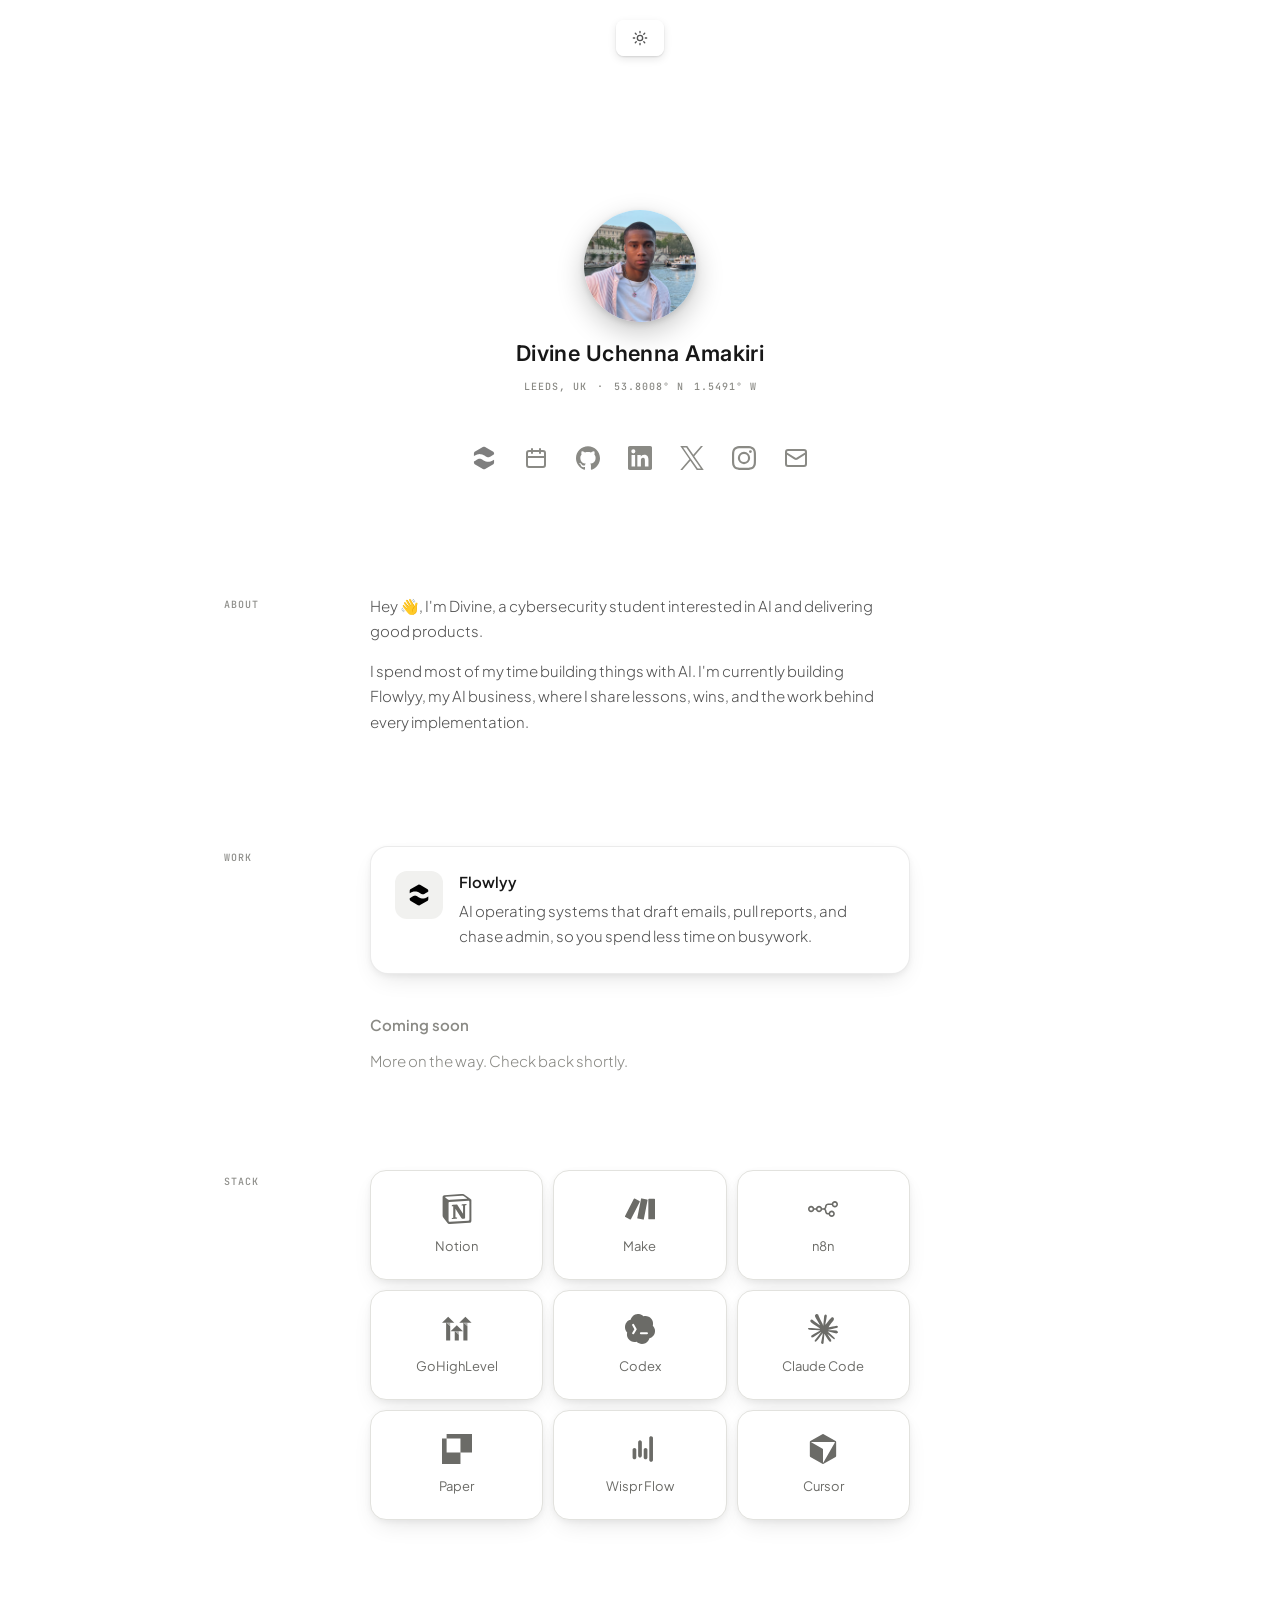
==== commit 61cd10d2: "Larger layout, no button outlines, photo as tab icon Co-Authored-By: Claude Sonnet 5.5 <noreply@anth" ====
--- a/index.html
+++ b/index.html
@@ -31,8 +31,9 @@
 <meta name="twitter:description" content="Voice agents and operating systems that answer the calls, chase the quotes and run the job admin for construction and home-service firms.">
 <meta name="twitter:image" content="assets/og-image.png">
 
-<link rel="icon" href="assets/logo/favicon.svg" type="image/svg+xml">
-<link rel="apple-touch-icon" href="assets/logo/favicon.svg">
+<link rel="icon" type="image/png" sizes="32x32" href="assets/logo/favicon-divine-32.png">
+<link rel="icon" type="image/png" sizes="64x64" href="assets/logo/favicon-divine-64.png">
+<link rel="apple-touch-icon" href="assets/logo/apple-touch-icon.png">
 
 <link rel="preconnect" href="https://fonts.googleapis.com">
 <link rel="preconnect" href="https://fonts.gstatic.com" crossorigin>
--- a/css/styles.css
+++ b/css/styles.css
@@ -45,9 +45,9 @@
 
   --page: 900px;
   /* Work and Stack share one two-column layout: label left, content right */
-  --col-label: 100px;
+  --col-label: 110px;
   --col-gap: 36px;
-  --col-body: 480px;
+  --col-body: 540px;
   --gutter: 20px;
 }
 
@@ -154,11 +154,7 @@
 
 ::selection { background: var(--ink); color: var(--canvas-1); }
 
-:focus-visible {
-  outline: 2px solid var(--accent);
-  outline-offset: 3px;
-  border-radius: 4px;
-}
+:focus-visible { outline: none; }
 
 .visually-hidden {
   position: absolute;
@@ -244,7 +240,7 @@
   transition: color 0.2s ease;
 }
 .pill__icon:hover { color: var(--ink); }
-.pill__icon svg { width: 13px; height: 13px; }
+.pill__icon svg { width: 16px; height: 16px; }
 
 .icon-moon { display: none; }
 :root[data-theme="dark"] .icon-sun { display: none; }
@@ -308,7 +304,7 @@
 }
 
 .avatar--sm { width: 56px; height: 56px; box-shadow: 0 4px 12px rgba(0, 0, 0, 0.2); }
-.avatar--lg { width: 96px; height: 96px; }
+.avatar--lg { width: 112px; height: 112px; }
 
 /* Upload avatar: the whole circle is a label for a hidden file input. */
 .avatar--upload {
@@ -318,7 +314,7 @@
   transition: transform 0.18s ease;
 }
 .avatar--upload:hover { transform: scale(1.03); }
-.avatar--upload:focus-within { outline: 2px solid var(--ink); outline-offset: 3px; }
+.avatar--upload:focus-within { outline: none; }
 .avatar__hint {
   position: absolute;
   inset: 0;
@@ -339,7 +335,7 @@
   font-family: var(--font-name);
   /* the name is the hero's focal point now, so it scales with the viewport;
      tracking tightens as it grows, since 0.16em sprawls at display sizes */
-  font-size: clamp(0.95rem, 2.6vw, 1.15rem);
+  font-size: clamp(1.05rem, 3vw, 1.35rem);
   /* 600 in a proportional sans reads at about the weight 500 did in mono */
   font-weight: 600;
   letter-spacing: 0.02em;
@@ -476,23 +472,24 @@
 .sq {
   display: grid;
   place-items: center;
-  width: 38px;
-  height: 38px;
-  border-radius: 8px;
+  width: 46px;
+  height: 46px;
+  border-radius: 10px;
   background: none;
   color: var(--ink-mute);
   transition: transform 0.2s ease, color 0.2s ease;
 }
-.sq svg { width: 20px; height: 20px; }
+.sq svg { width: 24px; height: 24px; }
 .sq:hover,
 .sq:focus-visible { color: var(--ink); transform: translateY(-2px); }
 .sq:active { transform: translateY(0); }
+.sq:focus-visible { outline: none; }
 
 /* The Flowlyy mark is an <img>, so it is turned grey with a filter rather than a
    fill, and goes to full ink on hover. */
 .sq--flowlyy img {
-  width: 22px;
-  height: 22px;
+  width: 26px;
+  height: 26px;
   filter: brightness(0);
   opacity: 0.5;
   transition: opacity 0.2s ease;
@@ -567,9 +564,9 @@
 }
 
 @media (max-width: 380px) {
-  .sq { width: 32px; height: 32px; }
-  .sq svg { width: 18px; height: 18px; }
-  .sq--flowlyy img { width: 20px; height: 20px; }
+  .sq { width: 36px; height: 36px; }
+  .sq svg { width: 20px; height: 20px; }
+  .sq--flowlyy img { width: 22px; height: 22px; }
   .dock { gap: 3px; }
   .dock__group { gap: 3px; }
 }
@@ -595,7 +592,6 @@
   --st-mute: #8e8e8a;
   --st-ink: #171717;
   --st-hover: #f6f6f4;
-  --st-line-hover: #cfcfca;
   --st-mono: "JetBrains Mono", ui-monospace, monospace;
 
   display: grid;
@@ -612,7 +608,6 @@
   --st-mute: #7c7c84;
   --st-ink: #f5f5f5;
   --st-hover: #16161c;
-  --st-line-hover: rgba(255, 255, 255, 0.3);
 }
 @media (prefers-color-scheme: dark) {
   :root:not([data-theme="light"]) .stack {
@@ -622,14 +617,13 @@
     --st-mute: #7c7c84;
     --st-ink: #f5f5f5;
     --st-hover: #16161c;
-    --st-line-hover: rgba(255, 255, 255, 0.3);
-  }
+    }
 }
 
 .stack__label {
   padding-top: 4px;
   font-family: var(--st-mono);
-  font-size: 8.5px;
+  font-size: 10px;
   font-weight: 500;
   letter-spacing: 0.1em;
   text-transform: uppercase;
@@ -651,9 +645,9 @@
   flex-direction: column;
   align-items: center;
   justify-content: center;
-  gap: 10px;
-  min-height: 80px;
-  padding: 14px 6px;
+  gap: 12px;
+  min-height: 100px;
+  padding: 16px 6px;
   border: 1px solid var(--st-line);
   border-radius: 16px;
   background: var(--st-canvas);
@@ -666,17 +660,16 @@
 .stack__link:hover,
 .stack__link:focus-visible {
   background: var(--st-hover);
-  border-color: var(--st-line-hover);
   color: var(--st-ink);
   box-shadow: 0 16px 32px -10px rgba(0, 0, 0, 0.18), 0 3px 8px rgba(0, 0, 0, 0.06);
   transform: translateY(-2px);
 }
-.stack__link:focus-visible { outline: 2px solid var(--st-ink); outline-offset: 2px; }
-.stack__link svg { width: 22px; height: 22px; flex: none; }
+.stack__link:focus-visible { outline: none; }
+.stack__link svg { width: 28px; height: 28px; flex: none; }
 
 .stack__name {
   font-family: var(--font);
-  font-size: 11px;
+  font-size: 13px;
   font-weight: 400;
   color: inherit;
   text-align: center;
@@ -684,8 +677,8 @@
 
 @media (min-width: 900px) {
   .stack { padding-top: 96px; }
-  .stack__link { min-height: 88px; }
-  .stack__link svg { width: 24px; height: 24px; }
+  .stack__link { min-height: 110px; }
+  .stack__link svg { width: 30px; height: 30px; }
 }
 
 /* room above the floating dock */
@@ -700,7 +693,7 @@
   gap: 4px 10px;
   margin-top: -6px;
   font-family: "JetBrains Mono", ui-monospace, monospace;
-  font-size: 8.5px;
+  font-size: 10px;
   font-weight: 500;
   letter-spacing: 0.1em;
   text-transform: uppercase;
@@ -716,7 +709,7 @@
 }
 
 .write__heading {
-  font-size: 13.5px;
+  font-size: 15px;
   font-weight: 600;
   line-height: 1.5;
   color: var(--ink);
@@ -724,7 +717,7 @@
 
 .write__body {
   margin-top: 12px;
-  font-size: 13.5px;
+  font-size: 15px;
   font-weight: 300;
   line-height: 1.7;
   color: var(--ink-soft);
@@ -754,9 +747,9 @@
   display: flex;
   align-items: flex-start;
   gap: 16px;
-  padding: 20px;
+  padding: 24px;
   border: 1px solid var(--line);
-  border-radius: 16px;
+  border-radius: 18px;
   background: var(--surface-solid);
   color: inherit;
   box-shadow: 0 10px 24px -8px rgba(0, 0, 0, 0.12), 0 2px 6px rgba(0, 0, 0, 0.05);
@@ -765,23 +758,22 @@
 }
 .write__link:hover,
 .write__link:focus-visible {
-  border-color: var(--ink-mute);
   background: var(--surface-sunk);
   box-shadow: 0 16px 32px -10px rgba(0, 0, 0, 0.18), 0 3px 8px rgba(0, 0, 0, 0.06);
   transform: translateY(-2px);
 }
-.write__link:focus-visible { outline: 2px solid var(--ink); outline-offset: 2px; }
+.write__link:focus-visible { outline: none; }
 
 .write__icon {
   display: grid;
   place-items: center;
   flex: none;
-  width: 40px;
-  height: 40px;
-  border-radius: 10px;
+  width: 48px;
+  height: 48px;
+  border-radius: 12px;
   background: var(--surface-sunk);
 }
-.write__icon img { width: 20px; height: 20px; filter: brightness(0); }
+.write__icon img { width: 24px; height: 24px; filter: brightness(0); }
 :root[data-theme="dark"] .write__icon img { filter: brightness(0) invert(1); }
 @media (prefers-color-scheme: dark) {
   :root:not([data-theme="light"]) .write__icon img { filter: brightness(0) invert(1); }
@@ -809,7 +801,7 @@
 .write__label {
   padding-top: 4px;
   font-family: "JetBrains Mono", ui-monospace, monospace;
-  font-size: 8.5px;
+  font-size: 10px;
   font-weight: 500;
   letter-spacing: 0.1em;
   text-transform: uppercase;
